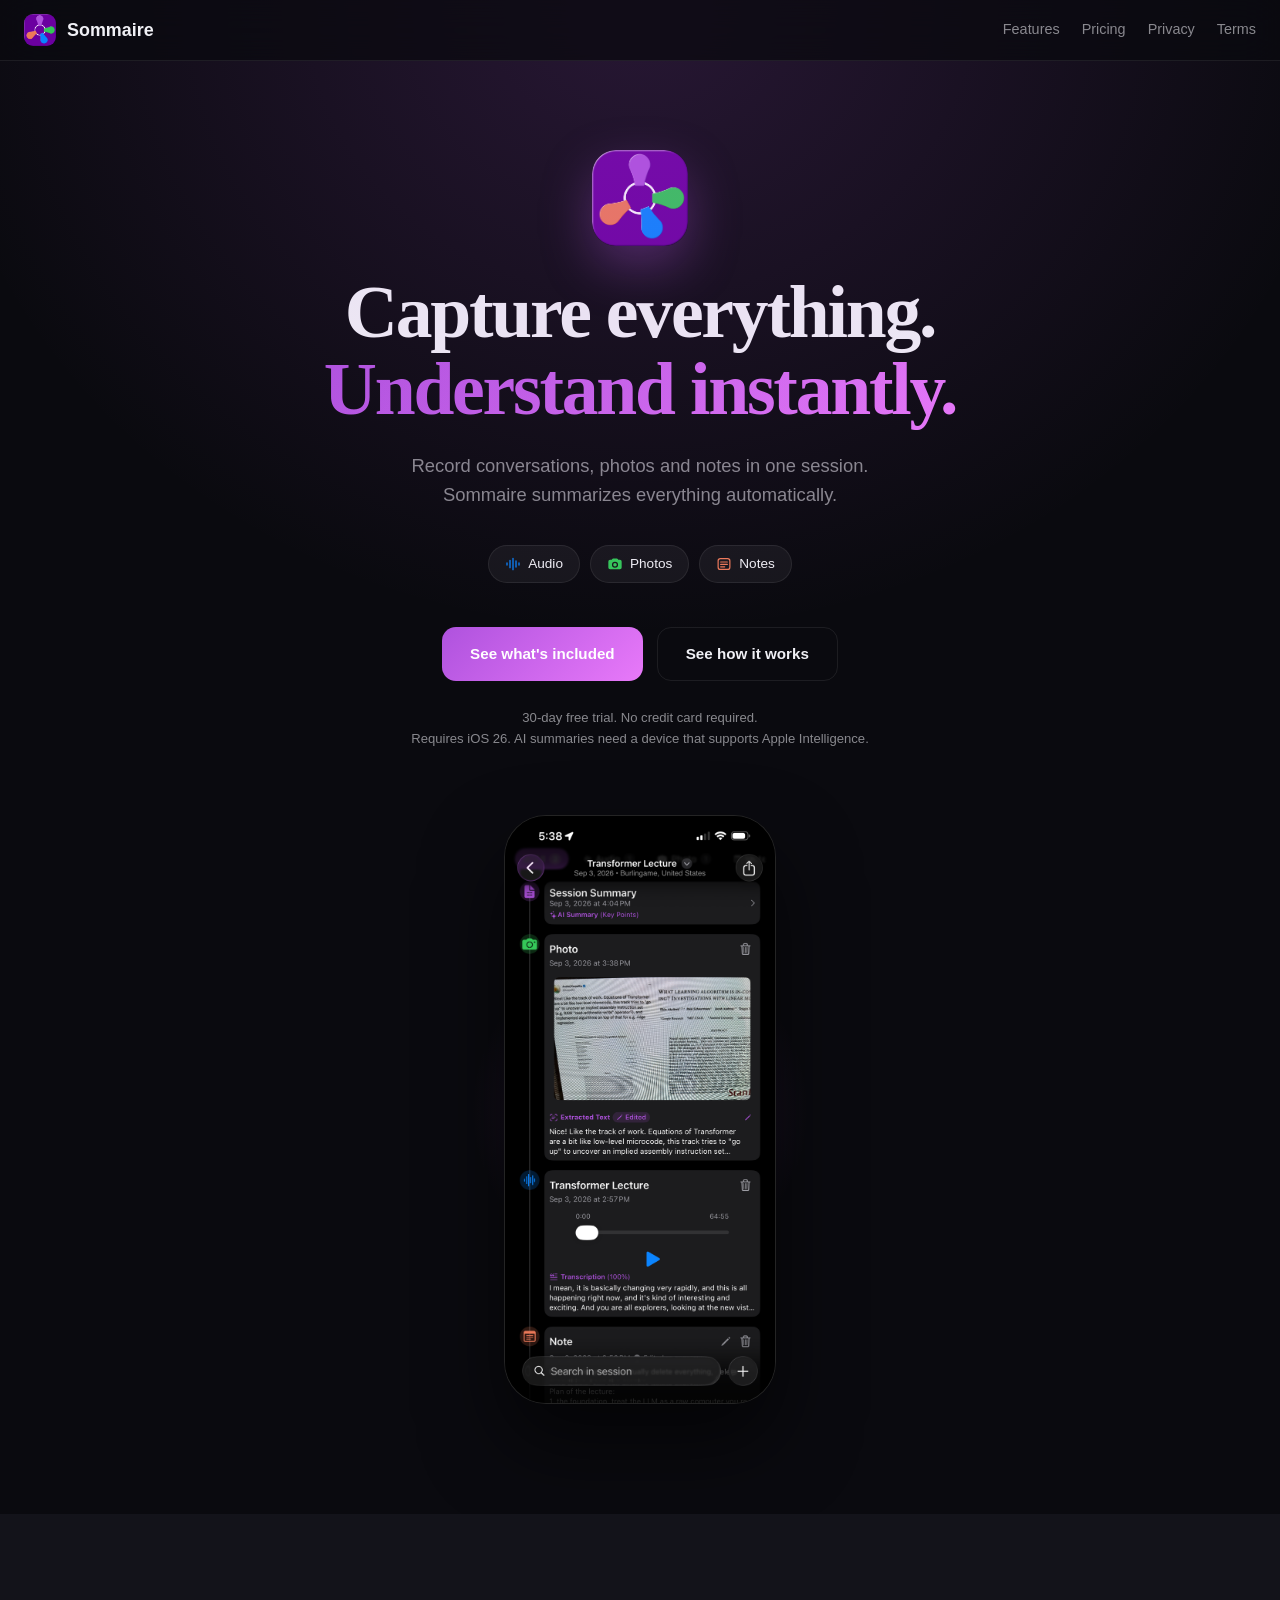
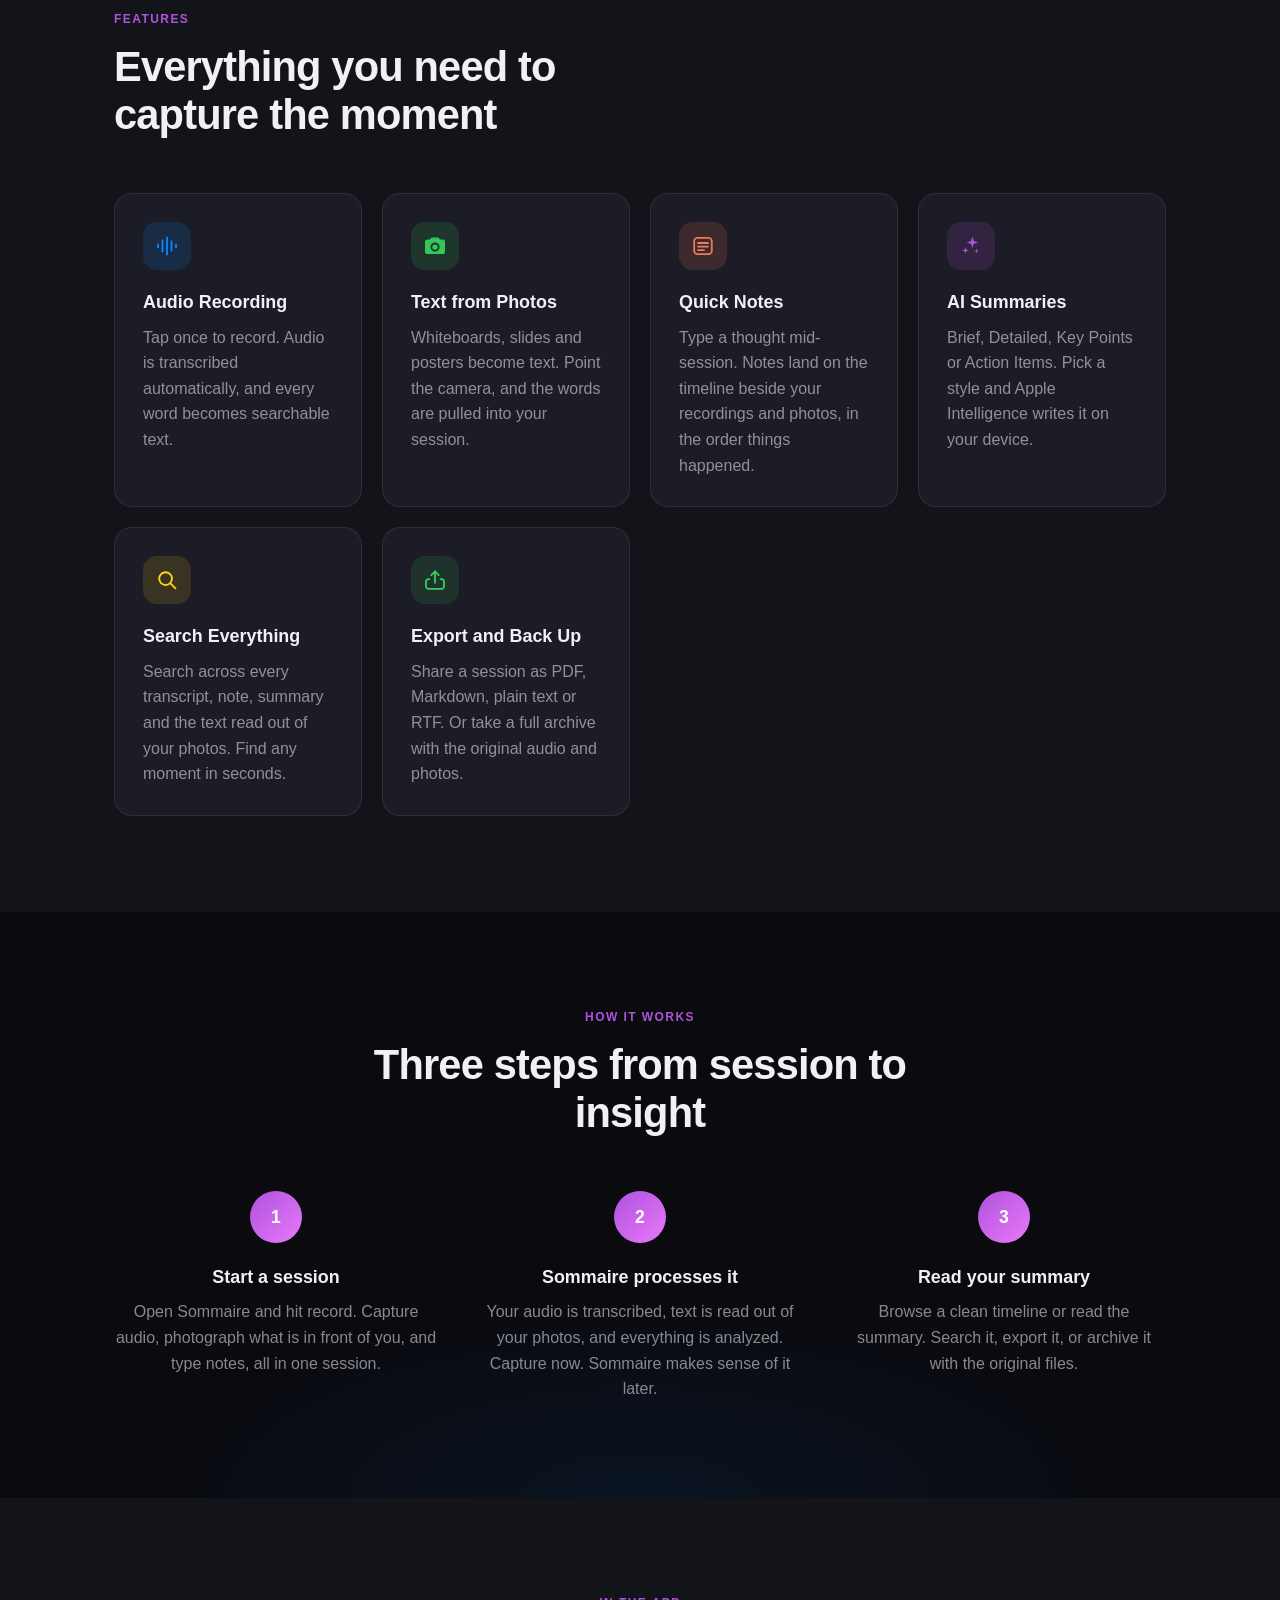
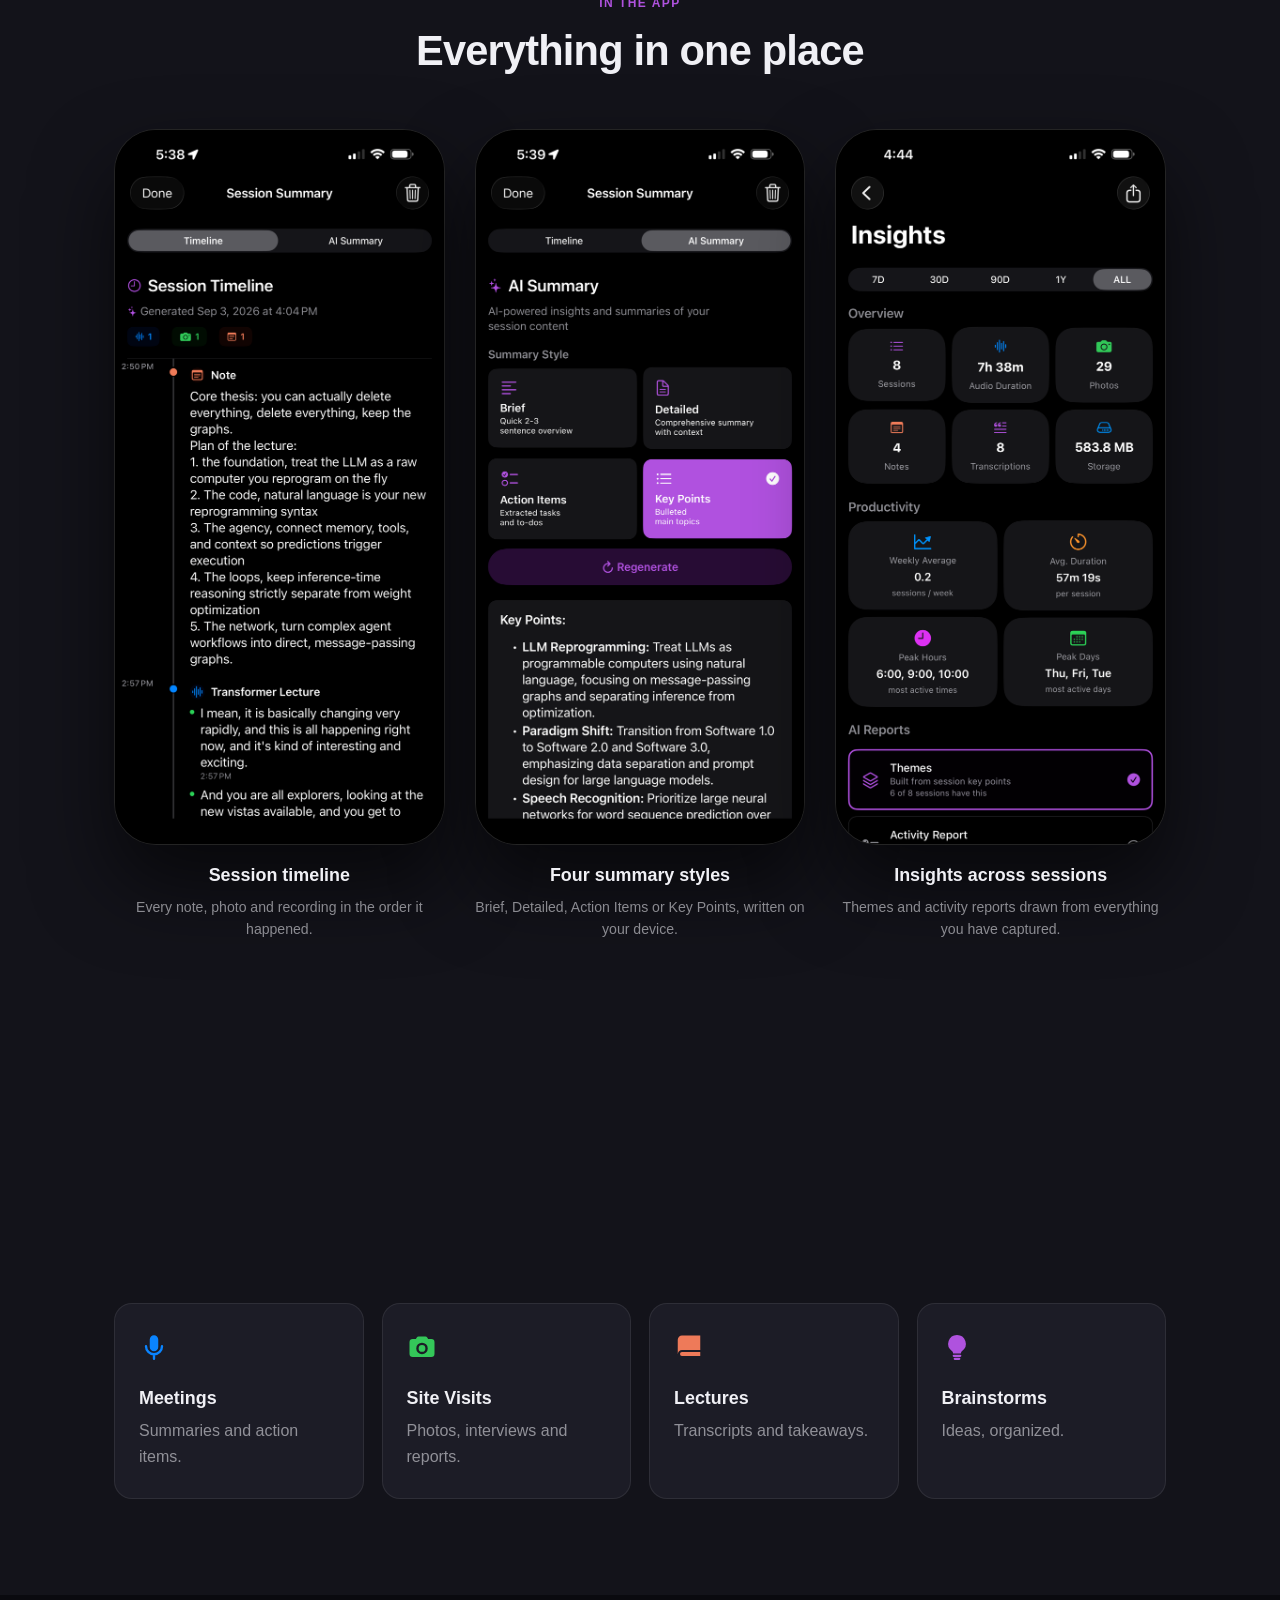
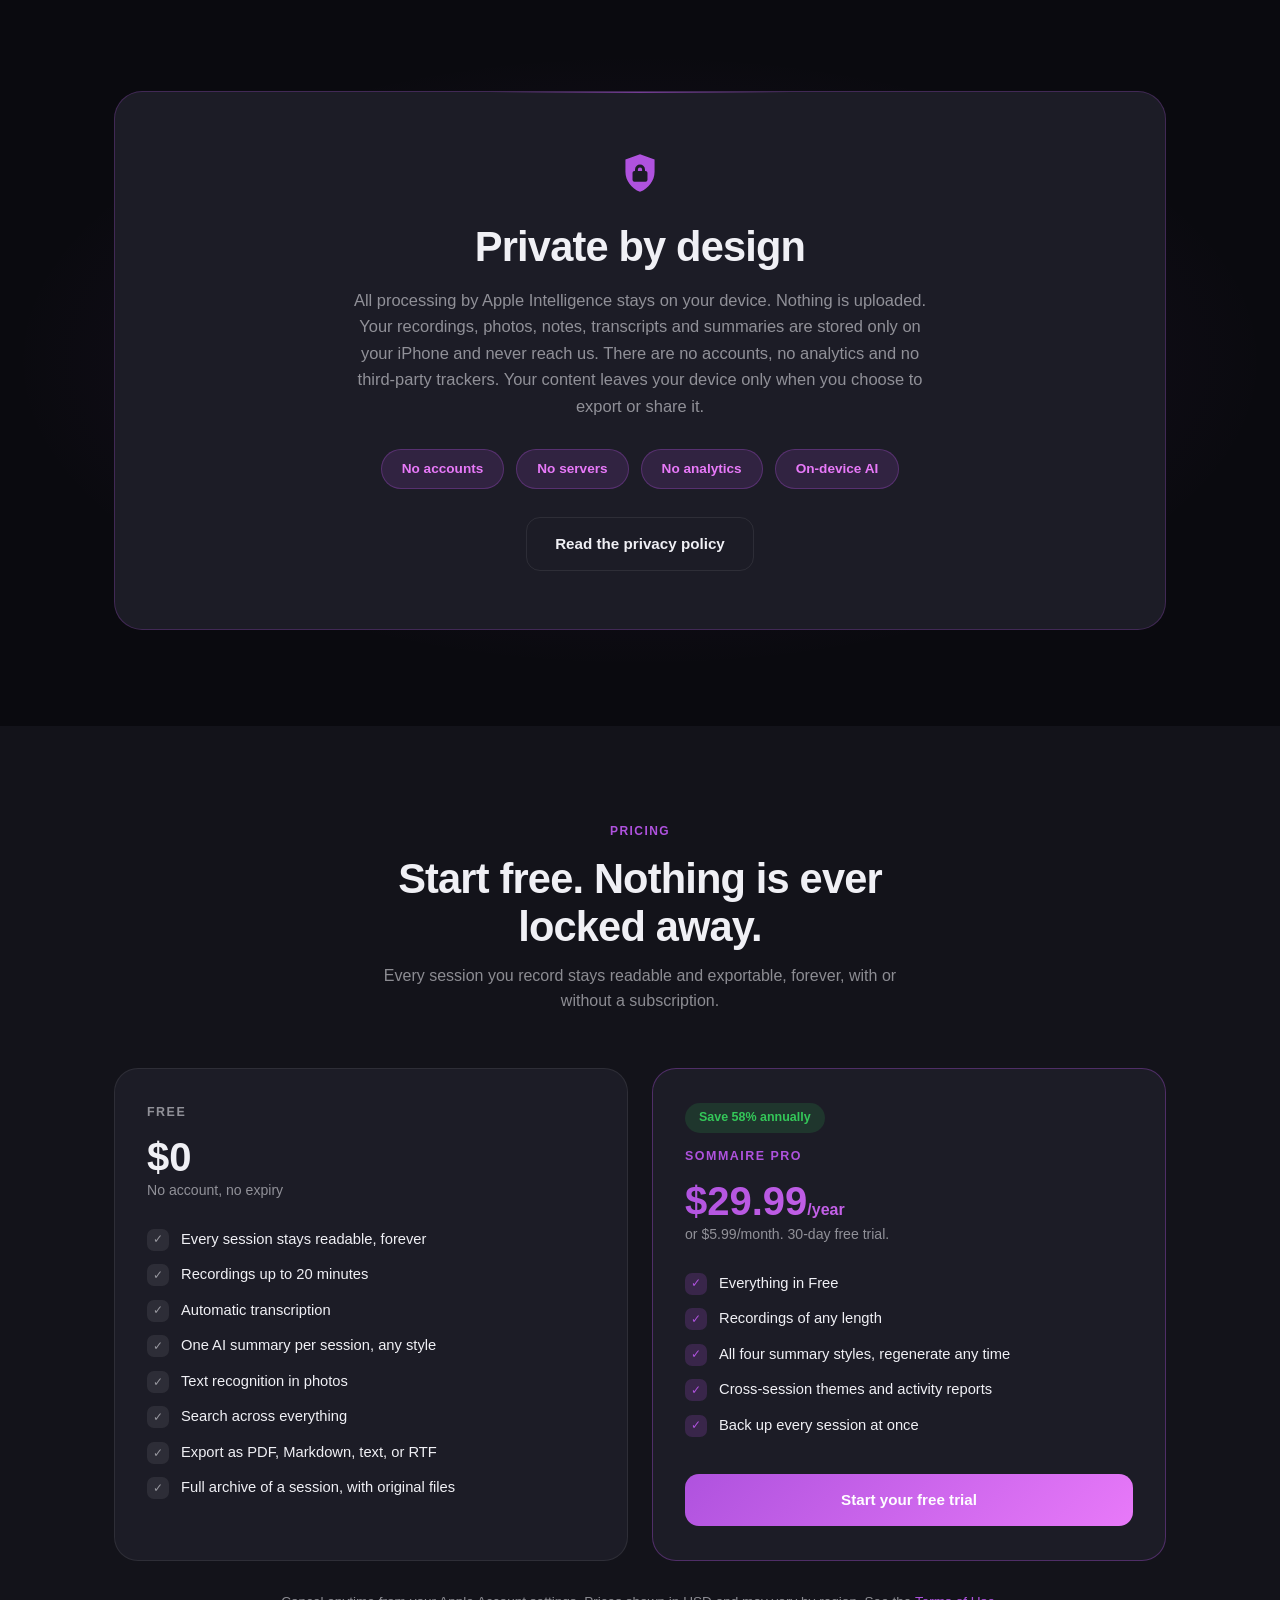
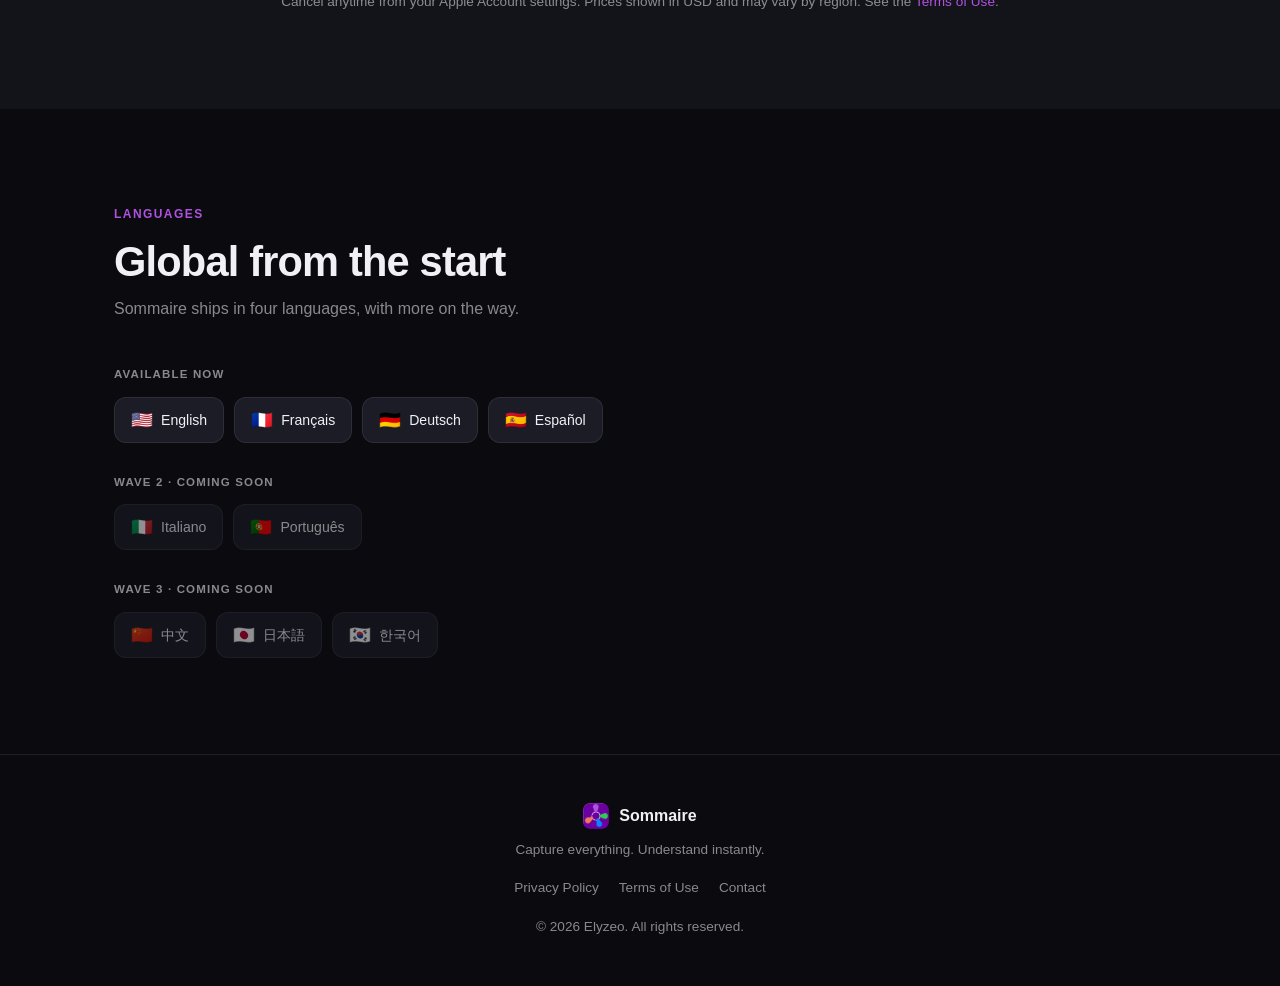
==== index.html @ 9f19254a "Initial commit Add index.html Add assets (Icons, screenshots (Ai Summary, Insights, session timelin" ====
<!DOCTYPE html>
<html lang="en">
<head>
  <meta charset="UTF-8" />
  <meta name="viewport" content="width=device-width, initial-scale=1.0" />
  <title>Sommaire: Capture everything. Understand instantly.</title>
  <meta name="description" content="Record conversations, photos and notes in one session. Sommaire summarizes everything automatically, on your device." />
  <link rel="icon" type="image/png" href="assets/favicon.png" />
  <link rel="apple-touch-icon" href="assets/sommaire-icon-180.png" />
  <link rel="stylesheet" href="styles.css" />
  <script>document.documentElement.classList.add('js');</script>
  <style>
    /* ─── Hero ─────────────────────────────────────────────────── */
    #hero { padding-top: 150px; padding-bottom: 110px; text-align: center; position: relative; overflow: hidden; }
    #hero::before {
      content: ""; position: absolute; inset: 0;
      background: radial-gradient(ellipse 80% 60% at 50% 0%, rgba(175,82,222,0.18) 0%, transparent 70%);
      pointer-events: none;
    }
    .hero-icon { width: 96px; height: 96px; border-radius: 24px; margin: 0 auto 28px;
                 box-shadow: 0 20px 50px rgba(175,82,222,0.35); }
    .hero-eyebrow {
      display: inline-flex; align-items: center; gap: 8px;
      font-size: 0.78rem; font-weight: 600; text-transform: uppercase; letter-spacing: 0.12em;
      color: var(--summary); padding: 6px 16px;
      border: 1px solid rgba(175,82,222,0.35); border-radius: 20px; margin-bottom: 26px;
    }
    .hero-eyebrow span { width: 6px; height: 6px; border-radius: 50%; background: var(--summary); }
    #hero h1 { margin-bottom: 22px; }
    #hero .lede { font-size: 1.15rem; max-width: 540px; margin: 0 auto 36px; }
    .hero-chips { display: flex; gap: 10px; justify-content: center; flex-wrap: wrap; margin-bottom: 44px; }
    .chip {
      display: inline-flex; align-items: center; gap: 7px;
      padding: 7px 16px; border-radius: 20px; font-size: 0.85rem; font-weight: 500;
      background: rgba(255,255,255,0.05); border: 1px solid var(--border);
    }
    .chip svg { width: 16px; height: 16px; }
    .chip-audio svg { color: var(--audio); }
    .chip-photo svg { color: var(--photo); }
    .chip-note  svg { color: var(--note);  }
    .cta-row { display: flex; gap: 14px; justify-content: center; flex-wrap: wrap; }
    .hero-req { margin-top: 26px; font-size: 0.82rem; color: var(--muted); }

    /* ─── Device framing for real screenshots ──────────────────── */
    .device {
      border-radius: 42px; overflow: hidden;
      border: 1.5px solid rgba(255,255,255,0.14);
      background: #000;
      box-shadow: 0 40px 80px rgba(0,0,0,0.6), 0 0 0 1px rgba(255,255,255,0.04) inset;
    }
    .device img { display: block; width: 100%; height: auto; }
    .hero-shot { margin: 66px auto 0; position: relative; width: 272px; }
    .phone-glow {
      position: absolute; top: 50%; left: 50%; transform: translate(-50%, -50%);
      width: 340px; height: 340px; border-radius: 50%;
      background: radial-gradient(circle, rgba(175,82,222,0.22) 0%, transparent 70%);
      z-index: -1; pointer-events: none;
    }

    /* ─── Screenshot gallery ───────────────────────────────────── */
    #screens { background: var(--surface); }
    .gallery {
      display: grid; grid-template-columns: repeat(3, 1fr);
      gap: 30px; margin-top: 54px; align-items: start;
    }
    @media (max-width: 820px) { .gallery { grid-template-columns: 1fr; max-width: 300px; margin-left: auto; margin-right: auto; } }
    .shot { text-align: center; }
    .shot .device { margin-bottom: 16px; }
    .shot h3 { margin-bottom: 6px; }
    .shot p { font-size: 0.88rem; }

    /* ─── Features ─────────────────────────────────────────────── */
    #features { background: var(--surface); }
    .features-grid { display: grid; grid-template-columns: repeat(auto-fit, minmax(240px, 1fr)); gap: 20px; margin-top: 54px; }
    .feature-card {
      background: var(--card); border: 1px solid var(--border);
      border-radius: var(--radius); padding: 28px; transition: transform 0.2s, border-color 0.2s;
    }
    .feature-card:hover { transform: translateY(-4px); border-color: rgba(255,255,255,0.14); }
    .feature-icon {
      width: 48px; height: 48px; border-radius: 14px; margin-bottom: 18px;
      display: flex; align-items: center; justify-content: center;
    }
    .feature-icon svg { width: 24px; height: 24px; }
    .fi-audio  { background: rgba(10,132,255,0.15); color: var(--audio);   }
    .fi-photo  { background: rgba(52,199,89,0.15);  color: var(--photo);   }
    .fi-note   { background: rgba(238,122,89,0.15); color: var(--note);    }
    .fi-ai     { background: rgba(175,82,222,0.15); color: var(--summary); }
    .fi-search { background: rgba(255,214,10,0.12); color: #ffd60a;        }
    .fi-export { background: rgba(48,209,88,0.12);  color: #30d158;        }
    .feature-card h3 { margin-bottom: 8px; }

    /* ─── How it works ─────────────────────────────────────────── */
    #how { position: relative; }
    #how::before {
      content: ""; position: absolute; inset: 0;
      background: radial-gradient(ellipse 60% 50% at 50% 100%, rgba(10,132,255,0.08) 0%, transparent 70%);
      pointer-events: none;
    }
    .steps { display: grid; grid-template-columns: repeat(auto-fit, minmax(220px, 1fr)); gap: 40px; margin-top: 54px; }
    .step { text-align: center; }
    .step-num {
      width: 52px; height: 52px; border-radius: 50%; margin: 0 auto 20px;
      background: linear-gradient(135deg, var(--summary), #e879f9);
      display: flex; align-items: center; justify-content: center;
      font-size: 1.1rem; font-weight: 700; color: #fff;
    }
    .step h3 { margin-bottom: 8px; }

    /* ─── Use cases ────────────────────────────────────────────── */
    #usecases { background: var(--surface); }
    .usecases-grid { display: grid; grid-template-columns: repeat(auto-fit, minmax(200px, 1fr)); gap: 18px; margin-top: 54px; }
    .usecase-card {
      background: var(--card); border: 1px solid var(--border);
      border-radius: var(--radius); padding: 28px 24px; transition: transform 0.2s;
    }
    .usecase-card:hover { transform: translateY(-4px); }
    .usecase-icon { display: block; margin-bottom: 14px; }
    .usecase-icon svg { width: 30px; height: 30px; }
    .uc-audio   svg { color: var(--audio);   }
    .uc-photo   svg { color: var(--photo);   }
    .uc-note    svg { color: var(--note);    }
    .uc-summary svg { color: var(--summary); }
    .usecase-card h3 { margin-bottom: 6px; }

    /* ─── Privacy ──────────────────────────────────────────────── */
    #privacy { position: relative; overflow: hidden; }
    #privacy::before {
      content: ""; position: absolute; inset: 0;
      background: radial-gradient(ellipse 70% 60% at 50% 50%, rgba(175,82,222,0.12) 0%, transparent 70%);
      pointer-events: none;
    }
    .privacy-inner {
      background: var(--card); border: 1px solid rgba(175,82,222,0.25);
      border-radius: 28px; padding: 58px 48px; text-align: center;
      position: relative; overflow: hidden;
    }
    .privacy-inner::before {
      content: ""; position: absolute; top: 0; left: 50%; transform: translateX(-50%);
      width: 300px; height: 1px;
      background: linear-gradient(90deg, transparent, rgba(175,82,222,0.6), transparent);
    }
    .privacy-icon { display: block; margin-bottom: 20px; }
    .privacy-icon svg { width: 46px; height: 46px; margin: 0 auto; color: var(--summary); }
    .privacy-inner h2 { margin-bottom: 16px; }
    .privacy-inner p { max-width: 580px; margin: 0 auto 30px; font-size: 1.03rem; }
    .privacy-pills { display: flex; gap: 12px; justify-content: center; flex-wrap: wrap; margin-bottom: 28px; }
    .privacy-pill {
      padding: 8px 20px; border-radius: 20px; font-size: 0.85rem; font-weight: 600;
      background: rgba(175,82,222,0.15); border: 1px solid rgba(175,82,222,0.3); color: #e879f9;
    }

    /* ─── Pricing ──────────────────────────────────────────────── */
    #pricing { background: var(--surface); position: relative; overflow: hidden; }
    .tiers { display: grid; grid-template-columns: 1fr 1fr; gap: 24px; margin-top: 54px; }
    @media (max-width: 760px) { .tiers { grid-template-columns: 1fr; } }
    .tier {
      background: var(--card); border: 1px solid var(--border);
      border-radius: 24px; padding: 34px 32px; display: flex; flex-direction: column;
    }
    .tier.pro { border-color: rgba(175,82,222,0.35); }
    .tier-name { font-size: 0.78rem; font-weight: 700; text-transform: uppercase; letter-spacing: 0.12em; margin-bottom: 12px; }
    .tier.free .tier-name { color: var(--muted); }
    .tier.pro  .tier-name { color: var(--summary); }
    .tier-price { font-size: 2.5rem; font-weight: 800; line-height: 1.1; }
    .tier.pro .tier-price {
      background: linear-gradient(135deg, var(--summary), #e879f9);
      -webkit-background-clip: text; -webkit-text-fill-color: transparent; background-clip: text;
    }
    .tier-price-sub { color: var(--muted); font-size: 0.88rem; margin-bottom: 26px; }
    .tier ul { list-style: none; display: flex; flex-direction: column; gap: 12px; flex: 1; margin-bottom: 26px; }
    .tier li { display: flex; align-items: flex-start; gap: 12px; font-size: 0.92rem; color: var(--text); }
    .tier-check {
      width: 22px; height: 22px; border-radius: 7px; flex-shrink: 0; margin-top: 1px;
      display: flex; align-items: center; justify-content: center; font-size: 0.72rem;
    }
    .tier.free .tier-check { background: rgba(255,255,255,0.08); color: var(--muted); }
    .tier.pro  .tier-check { background: rgba(175,82,222,0.2);   color: var(--summary); }
    .tier-badge {
      display: inline-block; padding: 5px 14px; border-radius: 20px; align-self: flex-start;
      background: rgba(52,199,89,0.15); color: #34c759;
      font-size: 0.78rem; font-weight: 700; margin-bottom: 14px;
    }
    .pricing-note { text-align: center; margin-top: 30px; font-size: 0.85rem; }

    /* ─── Languages ────────────────────────────────────────────── */
    .waves { margin-top: 44px; display: flex; flex-direction: column; gap: 30px; }
    .wave-label {
      font-size: 0.72rem; font-weight: 700; text-transform: uppercase;
      letter-spacing: 0.1em; color: var(--muted); margin-bottom: 13px;
    }
    .lang-row { display: flex; flex-wrap: wrap; gap: 10px; }
    .lang-pill.soon { opacity: 0.55; }
    .lang-pill {
      display: flex; align-items: center; gap: 8px; padding: 8px 16px; border-radius: 12px;
      background: var(--card); border: 1px solid var(--border);
      font-size: 0.88rem; font-weight: 500; transition: border-color 0.2s;
    }
    .lang-pill:hover { border-color: rgba(175,82,222,0.4); }
    .lang-flag { font-size: 1.1rem; }
  </style>
</head>
<body>

<!-- Icon sprite. Drawn to match the SF Symbols the app uses (waveform, camera.fill,
     note.text, sparkles, magnifyingglass, square.and.arrow.up, mic.fill, book.fill,
     lightbulb.fill, lock.shield.fill). Redrawn rather than exported: Apple's SF Symbols
     licence covers use inside apps on Apple platforms, not web pages. -->
<svg width="0" height="0" style="position:absolute" aria-hidden="true" focusable="false">
  <defs>
    <symbol id="i-waveform" viewBox="0 0 24 24">
      <g fill="none" stroke="currentColor" stroke-width="1.9" stroke-linecap="round">
        <path d="M3 10.5v3M7.5 6.5v11M12 3.5v17M16.5 7.5v9M21 10.5v3"/>
      </g>
    </symbol>
    <symbol id="i-camera" viewBox="0 0 24 24">
      <path fill="currentColor" d="M9.2 3.6a1.6 1.6 0 0 0-1.36.75L7.1 5.6H4.6A2.6 2.6 0 0 0 2 8.2v9.2a2.6 2.6 0 0 0 2.6 2.6h14.8a2.6 2.6 0 0 0 2.6-2.6V8.2a2.6 2.6 0 0 0-2.6-2.6h-2.5l-.74-1.25a1.6 1.6 0 0 0-1.36-.75Zm2.8 4.9a4.6 4.6 0 1 1 0 9.2 4.6 4.6 0 0 1 0-9.2Zm0 1.9a2.7 2.7 0 1 0 0 5.4 2.7 2.7 0 0 0 0-5.4Z"/>
    </symbol>
    <symbol id="i-note" viewBox="0 0 24 24">
      <g fill="none" stroke="currentColor" stroke-width="1.8" stroke-linecap="round" stroke-linejoin="round">
        <rect x="3.2" y="3.8" width="17.6" height="16.4" rx="3.4"/>
        <path d="M7 9h10M7 12.6h10M7 16.2h6"/>
      </g>
    </symbol>
    <symbol id="i-sparkles" viewBox="0 0 24 24">
      <g fill="currentColor">
        <path d="M13.4 2.6 14.8 7 19.2 8.4 14.8 9.8 13.4 14.2 12 9.8 7.6 8.4 12 7Z"/>
        <path d="M6.4 13.2 7.2 15.6 9.6 16.4 7.2 17.2 6.4 19.6 5.6 17.2 3.2 16.4 5.6 15.6Z"/>
        <path d="M17.6 14.6 18.2 16.4 20 17 18.2 17.6 17.6 19.4 17 17.6 15.2 17 17 16.4Z"/>
      </g>
    </symbol>
    <symbol id="i-search" viewBox="0 0 24 24">
      <g fill="none" stroke="currentColor" stroke-width="1.9" stroke-linecap="round">
        <circle cx="10.6" cy="10.6" r="6.4"/>
        <path d="M15.4 15.4 20.4 20.4"/>
      </g>
    </symbol>
    <symbol id="i-export" viewBox="0 0 24 24">
      <g fill="none" stroke="currentColor" stroke-width="1.8" stroke-linecap="round" stroke-linejoin="round">
        <path d="M12 3.4v11.4"/>
        <path d="M8.3 7.1 12 3.4l3.7 3.7"/>
        <path d="M6.4 11.2H5.6A2.6 2.6 0 0 0 3 13.8v4.4a2.6 2.6 0 0 0 2.6 2.6h12.8a2.6 2.6 0 0 0 2.6-2.6v-4.4a2.6 2.6 0 0 0-2.6-2.6h-.8"/>
      </g>
    </symbol>
    <symbol id="i-mic" viewBox="0 0 24 24">
      <path fill="currentColor" d="M12 2.6a3.4 3.4 0 0 0-3.4 3.4v6a3.4 3.4 0 0 0 6.8 0V6A3.4 3.4 0 0 0 12 2.6Z"/>
      <g fill="none" stroke="currentColor" stroke-width="1.9" stroke-linecap="round">
        <path d="M5.6 11.4a6.4 6.4 0 0 0 12.8 0M12 17.8v3.6"/>
      </g>
    </symbol>
    <symbol id="i-book" viewBox="0 0 24 24">
      <path fill="currentColor" d="M6.4 2.8A3.4 3.4 0 0 0 3 6.2v11.6a3.4 3.4 0 0 1 3.4-3.4H21V2.8Zm0 13.2A1.6 1.6 0 0 0 4.8 17.6 1.6 1.6 0 0 0 6.4 19.2H21v-3.2Z"/>
    </symbol>
    <symbol id="i-idea" viewBox="0 0 24 24">
      <path fill="currentColor" d="M12 2.4a7 7 0 0 0-4.1 12.7c.5.4.8.9.9 1.5l.1.6h6.2l.1-.6c.1-.6.4-1.1.9-1.5A7 7 0 0 0 12 2.4Z"/>
      <g fill="none" stroke="currentColor" stroke-width="1.8" stroke-linecap="round">
        <path d="M9.4 19h5.2M10.2 21.4h3.6"/>
      </g>
    </symbol>
    <symbol id="i-shield" viewBox="0 0 24 24">
      <path fill="currentColor" d="M12 2.2 4.4 5v6.3c0 4.6 3.1 8.7 7.6 10.5 4.5-1.8 7.6-5.9 7.6-10.5V5Zm0 5.4a2.6 2.6 0 0 1 2.6 2.6v.7h.3a1 1 0 0 1 1 1v3.6a1 1 0 0 1-1 1H9.1a1 1 0 0 1-1-1v-3.6a1 1 0 0 1 1-1h.3v-.7A2.6 2.6 0 0 1 12 7.6Zm0 1.5a1.1 1.1 0 0 0-1.1 1.1v.7h2.2v-.7A1.1 1.1 0 0 0 12 9.1Z"/>
    </symbol>
  </defs>
</svg>

<!-- ─── Nav ──────────────────────────────────────────────────── -->
<nav class="site-nav">
  <a class="nav-logo" href="index.html">
    <img src="assets/sommaire-icon.png" alt="" />
    Sommaire
  </a>
  <div class="nav-links">
    <a href="#features" class="hide-sm">Features</a>
    <a href="#pricing" class="hide-sm">Pricing</a>
    <a href="privacy.html">Privacy</a>
    <a href="terms.html">Terms</a>
  </div>
</nav>

<!-- ─── Hero ─────────────────────────────────────────────────── -->
<section id="hero">
  <div class="container">
    <img class="hero-icon" src="assets/sommaire-icon.png" alt="Sommaire app icon" width="96" height="96" />
    <h1 class="serif">Capture everything.<br><span class="grad">Understand instantly.</span></h1>
    <p class="lede">Record conversations, photos and notes in one session. Sommaire summarizes everything automatically.</p>

    <div class="hero-chips">
      <div class="chip chip-audio"><svg aria-hidden="true"><use href="#i-waveform"/></svg> Audio</div>
      <div class="chip chip-photo"><svg aria-hidden="true"><use href="#i-camera"/></svg> Photos</div>
      <div class="chip chip-note"><svg aria-hidden="true"><use href="#i-note"/></svg> Notes</div>
    </div>

    <div class="cta-row">
      <!-- TODO: replace with the App Store URL once the app is live -->
      <a class="btn btn-primary" href="#pricing">See what's included</a>
      <a class="btn btn-secondary" href="#how">See how it works</a>
    </div>

    <p class="hero-req">30-day free trial. No credit card required.<br />Requires iOS 26. AI summaries need a device that supports Apple Intelligence.</p>

    <div class="hero-shot fade-up">
      <div class="phone-glow"></div>
      <div class="device">
        <img src="assets/shot-timeline.png" width="700" height="1521"
             alt="A Sommaire session showing a summary, a photo with extracted text, an audio recording with its transcription, and a note" />
      </div>
    </div>
  </div>
</section>

<!-- ─── Features ─────────────────────────────────────────────── -->
<section id="features">
  <div class="container">
    <div class="section-intro fade-up">
      <div class="section-label">Features</div>
      <h2>Everything you need to capture the moment</h2>
    </div>

    <div class="features-grid">
      <div class="feature-card fade-up">
        <div class="feature-icon fi-audio"><svg aria-hidden="true"><use href="#i-waveform"/></svg></div>
        <h3>Audio Recording</h3>
        <p>Tap once to record. Audio is transcribed automatically, and every word becomes searchable text.</p>
      </div>
      <div class="feature-card fade-up">
        <div class="feature-icon fi-photo"><svg aria-hidden="true"><use href="#i-camera"/></svg></div>
        <h3>Text from Photos</h3>
        <p>Whiteboards, slides and posters become text. Point the camera, and the words are pulled into your session.</p>
      </div>
      <div class="feature-card fade-up">
        <div class="feature-icon fi-note"><svg aria-hidden="true"><use href="#i-note"/></svg></div>
        <h3>Quick Notes</h3>
        <p>Type a thought mid-session. Notes land on the timeline beside your recordings and photos, in the order things happened.</p>
      </div>
      <div class="feature-card fade-up">
        <div class="feature-icon fi-ai"><svg aria-hidden="true"><use href="#i-sparkles"/></svg></div>
        <h3>AI Summaries</h3>
        <p>Brief, Detailed, Key Points or Action Items. Pick a style and Apple Intelligence writes it on your device.</p>
      </div>
      <div class="feature-card fade-up">
        <div class="feature-icon fi-search"><svg aria-hidden="true"><use href="#i-search"/></svg></div>
        <h3>Search Everything</h3>
        <p>Search across every transcript, note, summary and the text read out of your photos. Find any moment in seconds.</p>
      </div>
      <div class="feature-card fade-up">
        <div class="feature-icon fi-export"><svg aria-hidden="true"><use href="#i-export"/></svg></div>
        <h3>Export and Back Up</h3>
        <p>Share a session as PDF, Markdown, plain text or RTF. Or take a full archive with the original audio and photos.</p>
      </div>
    </div>
  </div>
</section>

<!-- ─── How it works ─────────────────────────────────────────── -->
<section id="how">
  <div class="container">
    <div class="section-intro fade-up" style="text-align:center; margin:0 auto;">
      <div class="section-label" style="text-align:center;">How it works</div>
      <h2>Three steps from session to insight</h2>
    </div>
    <div class="steps">
      <div class="step fade-up">
        <div class="step-num">1</div>
        <h3>Start a session</h3>
        <p>Open Sommaire and hit record. Capture audio, photograph what is in front of you, and type notes, all in one session.</p>
      </div>
      <div class="step fade-up">
        <div class="step-num">2</div>
        <h3>Sommaire processes it</h3>
        <p>Your audio is transcribed, text is read out of your photos, and everything is analyzed. Capture now. Sommaire makes sense of it later.</p>
      </div>
      <div class="step fade-up">
        <div class="step-num">3</div>
        <h3>Read your summary</h3>
        <p>Browse a clean timeline or read the summary. Search it, export it, or archive it with the original files.</p>
      </div>
    </div>
  </div>
</section>

<!-- ─── Screens ──────────────────────────────────────────────── -->
<section id="screens">
  <div class="container">
    <div class="section-intro fade-up" style="text-align:center; margin:0 auto;">
      <div class="section-label" style="text-align:center;">In the app</div>
      <h2>Everything in one place</h2>
    </div>
    <div class="gallery">
      <div class="shot fade-up">
        <div class="device">
          <img src="assets/shot-session-timeline.png" width="700" height="1521" loading="lazy"
               alt="A session timeline listing a note and a transcribed recording against their timestamps" />
        </div>
        <h3>Session timeline</h3>
        <p>Every note, photo and recording in the order it happened.</p>
      </div>
      <div class="shot fade-up">
        <div class="device">
          <img src="assets/shot-ai-summary.png" width="700" height="1521" loading="lazy"
               alt="The AI Summary tab with four summary styles and generated key points" />
        </div>
        <h3>Four summary styles</h3>
        <p>Brief, Detailed, Action Items or Key Points, written on your device.</p>
      </div>
      <div class="shot fade-up">
        <div class="device">
          <img src="assets/shot-insights.png" width="700" height="1521" loading="lazy"
               alt="The Insights screen showing session statistics and cross-session AI reports" />
        </div>
        <h3>Insights across sessions</h3>
        <p>Themes and activity reports drawn from everything you have captured.</p>
      </div>
    </div>
  </div>
</section>

<!-- ─── Use cases ────────────────────────────────────────────── -->
<section id="usecases">
  <div class="container">
    <div class="section-intro fade-up">
      <div class="section-label">Use cases</div>
      <h2>One app for every session</h2>
      <p style="margin-top:10px;">Built for how you work.</p>
    </div>
    <div class="usecases-grid">
      <div class="usecase-card fade-up">
        <span class="usecase-icon uc-audio"><svg aria-hidden="true"><use href="#i-mic"/></svg></span>
        <h3>Meetings</h3>
        <p>Summaries and action items.</p>
      </div>
      <div class="usecase-card fade-up">
        <span class="usecase-icon uc-photo"><svg aria-hidden="true"><use href="#i-camera"/></svg></span>
        <h3>Site Visits</h3>
        <p>Photos, interviews and reports.</p>
      </div>
      <div class="usecase-card fade-up">
        <span class="usecase-icon uc-note"><svg aria-hidden="true"><use href="#i-book"/></svg></span>
        <h3>Lectures</h3>
        <p>Transcripts and takeaways.</p>
      </div>
      <div class="usecase-card fade-up">
        <span class="usecase-icon uc-summary"><svg aria-hidden="true"><use href="#i-idea"/></svg></span>
        <h3>Brainstorms</h3>
        <p>Ideas, organized.</p>
      </div>
    </div>
  </div>
</section>

<!-- ─── Privacy ──────────────────────────────────────────────── -->
<section id="privacy">
  <div class="container">
    <div class="privacy-inner fade-up">
      <span class="privacy-icon"><svg aria-hidden="true"><use href="#i-shield"/></svg></span>
      <h2>Private by design</h2>
      <p>All processing by Apple Intelligence stays on your device. Nothing is uploaded. Your recordings, photos, notes, transcripts and summaries are stored only on your iPhone and never reach us. There are no accounts, no analytics and no third-party trackers. Your content leaves your device only when you choose to export or share it.</p>
      <div class="privacy-pills">
        <span class="privacy-pill">No accounts</span>
        <span class="privacy-pill">No servers</span>
        <span class="privacy-pill">No analytics</span>
        <span class="privacy-pill">On-device AI</span>
      </div>
      <a class="btn btn-secondary" href="privacy.html">Read the privacy policy</a>
    </div>
  </div>
</section>

<!-- ─── Pricing ──────────────────────────────────────────────── -->
<section id="pricing">
  <div class="container">
    <div class="section-intro fade-up" style="text-align:center; margin:0 auto;">
      <div class="section-label" style="text-align:center;">Pricing</div>
      <h2>Start free. Nothing is ever locked away.</h2>
      <p style="margin-top:12px;">Every session you record stays readable and exportable, forever, with or without a subscription.</p>
    </div>

    <div class="tiers fade-up">
      <div class="tier free">
        <div class="tier-name">Free</div>
        <div class="tier-price">$0</div>
        <div class="tier-price-sub">No account, no expiry</div>
        <ul>
          <li><span class="tier-check">✓</span> Every session stays readable, forever</li>
          <li><span class="tier-check">✓</span> Recordings up to 20 minutes</li>
          <li><span class="tier-check">✓</span> Automatic transcription</li>
          <li><span class="tier-check">✓</span> One AI summary per session, any style</li>
          <li><span class="tier-check">✓</span> Text recognition in photos</li>
          <li><span class="tier-check">✓</span> Search across everything</li>
          <li><span class="tier-check">✓</span> Export as PDF, Markdown, text, or RTF</li>
          <li><span class="tier-check">✓</span> Full archive of a session, with original files</li>
        </ul>
      </div>

      <div class="tier pro">
        <span class="tier-badge">Save 58% annually</span>
        <div class="tier-name">Sommaire Pro</div>
        <div class="tier-price">$29.99<span style="font-size:1rem; font-weight:600;">/year</span></div>
        <div class="tier-price-sub">or $5.99/month. 30-day free trial.</div>
        <ul>
          <li><span class="tier-check">✓</span> Everything in Free</li>
          <li><span class="tier-check">✓</span> Recordings of any length</li>
          <li><span class="tier-check">✓</span> All four summary styles, regenerate any time</li>
          <li><span class="tier-check">✓</span> Cross-session themes and activity reports</li>
          <li><span class="tier-check">✓</span> Back up every session at once</li>
        </ul>
        <!-- TODO: replace with the App Store URL once the app is live -->
        <a class="btn btn-primary" href="#" style="width:100%; justify-content:center;">Start your free trial</a>
      </div>
    </div>

    <p class="pricing-note">Cancel anytime from your Apple Account settings. Prices shown in USD and may vary by region. See the <a href="terms.html">Terms of Use</a>.</p>
  </div>
</section>

<!-- ─── Languages ────────────────────────────────────────────── -->
<section id="languages">
  <div class="container">
    <div class="section-intro fade-up">
      <div class="section-label">Languages</div>
      <h2>Global from the start</h2>
      <p style="margin-top:10px;">Sommaire ships in four languages, with more on the way.</p>
    </div>

    <div class="waves fade-up">
      <div>
        <div class="wave-label">Available now</div>
        <div class="lang-row">
          <div class="lang-pill"><span class="lang-flag">🇺🇸</span> English</div>
          <div class="lang-pill"><span class="lang-flag">🇫🇷</span> Français</div>
          <div class="lang-pill"><span class="lang-flag">🇩🇪</span> Deutsch</div>
          <div class="lang-pill"><span class="lang-flag">🇪🇸</span> Español</div>
        </div>
      </div>
      <div>
        <div class="wave-label">Wave 2 · coming soon</div>
        <div class="lang-row">
          <div class="lang-pill soon"><span class="lang-flag">🇮🇹</span> Italiano</div>
          <div class="lang-pill soon"><span class="lang-flag">🇵🇹</span> Português</div>
        </div>
      </div>
      <div>
        <div class="wave-label">Wave 3 · coming soon</div>
        <div class="lang-row">
          <div class="lang-pill soon"><span class="lang-flag">🇨🇳</span> 中文</div>
          <div class="lang-pill soon"><span class="lang-flag">🇯🇵</span> 日本語</div>
          <div class="lang-pill soon"><span class="lang-flag">🇰🇷</span> 한국어</div>
        </div>
      </div>
    </div>
  </div>
</section>

<!-- ─── Footer ───────────────────────────────────────────────── -->
<footer>
  <a class="footer-logo" href="index.html">
    <img src="assets/sommaire-icon.png" alt="" />
    Sommaire
  </a>
  <p>Capture everything. Understand instantly.</p>
  <div class="footer-links">
    <a href="privacy.html">Privacy Policy</a>
    <a href="terms.html">Terms of Use</a>
    <a href="mailto:support@sommaire.com">Contact</a>
  </div>
  <p style="margin-top:18px;">© 2026 Elyzeo. All rights reserved.</p>
</footer>

<script>
  const observer = new IntersectionObserver((entries) => {
    entries.forEach((e, i) => {
      if (e.isIntersecting) {
        e.target.style.transitionDelay = (i * 0.07) + 's';
        e.target.classList.add('visible');
        observer.unobserve(e.target);
      }
    });
  }, { threshold: 0.12 });

  document.querySelectorAll('.fade-up').forEach(el => observer.observe(el));
</script>
</body>
</html>
---- styles.css ----
/* ─── Sommaire shared styles ─────────────────────────────────
   Palette matches the app's artifact colours, which are also the
   four petals in the app icon.
   ───────────────────────────────────────────────────────────── */
*, *::before, *::after { box-sizing: border-box; margin: 0; padding: 0; }

:root {
  --summary:  #AF52DE;
  --audio:    #0A84FF;
  --photo:    #34C759;
  --note:     #EE7A59;
  --bg:       #0a0a0f;
  --surface:  #13131a;
  --card:     #1c1c26;
  --border:   rgba(255,255,255,0.08);
  --text:     #f0f0f5;
  --muted:    rgba(240,240,245,0.55);
  --radius:   18px;
  --font:     -apple-system, BlinkMacSystemFont, "SF Pro Display", "Segoe UI", Roboto, sans-serif;
}

html { scroll-behavior: smooth; }
body {
  font-family: var(--font);
  background: var(--bg);
  color: var(--text);
  line-height: 1.6;
  overflow-x: hidden;
  -webkit-font-smoothing: antialiased;
}
a { color: var(--summary); text-decoration: none; }
a:hover { text-decoration: underline; }
img { max-width: 100%; display: block; }

.serif { font-family: Georgia, "Times New Roman", serif; }
h1 { font-size: clamp(2.6rem, 6vw, 4.6rem); font-weight: 700; letter-spacing: -0.03em; line-height: 1.05; }
h2 { font-size: clamp(1.8rem, 3.5vw, 2.6rem); font-weight: 700; letter-spacing: -0.02em; line-height: 1.15; }
h3 { font-size: 1.12rem; font-weight: 600; }
p  { color: var(--muted); }

.container { max-width: 1100px; margin: 0 auto; padding: 0 24px; }
.container-narrow { max-width: 760px; margin: 0 auto; padding: 0 24px; }
section { padding: 96px 0; }

.grad {
  background: linear-gradient(135deg, var(--summary), #e879f9);
  -webkit-background-clip: text;
  -webkit-text-fill-color: transparent;
  background-clip: text;
}

/* ─── Nav ──────────────────────────────────────────────────── */
/* Class-scoped, not a bare `nav` selector: the legal pages' table of
   contents is also a <nav>, and a bare selector pinned it over the header. */
.site-nav {
  position: fixed; top: 0; left: 0; right: 0; z-index: 100;
  padding: 14px 24px;
  display: flex; align-items: center; justify-content: space-between;
  background: rgba(10,10,15,0.75);
  backdrop-filter: blur(20px);
  -webkit-backdrop-filter: blur(20px);
  border-bottom: 1px solid var(--border);
}
.nav-logo {
  display: flex; align-items: center; gap: 11px;
  font-size: 1.12rem; font-weight: 700; color: var(--text);
}
.nav-logo:hover { text-decoration: none; }
.nav-logo img { width: 32px; height: 32px; border-radius: 9px; }
.nav-links { display: flex; align-items: center; gap: 22px; font-size: 0.9rem; }
.nav-links a { color: var(--muted); }
.nav-links a:hover { color: var(--text); text-decoration: none; }
@media (max-width: 560px) { .nav-links a.hide-sm { display: none; } }

/* ─── Buttons ──────────────────────────────────────────────── */
.btn {
  display: inline-flex; align-items: center; gap: 8px;
  padding: 14px 28px; border-radius: 14px;
  font-size: 0.95rem; font-weight: 600; cursor: pointer;
  border: none; transition: transform 0.15s, opacity 0.15s;
}
.btn:hover { transform: translateY(-2px); opacity: 0.92; text-decoration: none; }
.btn-primary { background: linear-gradient(135deg, var(--summary), #e879f9); color: #fff; }
.btn-secondary { background: transparent; color: var(--text); border: 1px solid var(--border); }

.section-label {
  font-size: 0.75rem; font-weight: 700; text-transform: uppercase;
  letter-spacing: 0.12em; color: var(--summary); margin-bottom: 14px;
}
.section-intro { max-width: 560px; }

/* ─── Footer ───────────────────────────────────────────────── */
footer {
  border-top: 1px solid var(--border);
  padding: 48px 24px; text-align: center;
  color: var(--muted); font-size: 0.85rem;
}
footer .footer-logo {
  display: inline-flex; align-items: center; gap: 10px;
  font-size: 1rem; font-weight: 700; color: var(--text); margin-bottom: 10px;
}
footer .footer-logo img { width: 26px; height: 26px; border-radius: 7px; }
.footer-links { display: flex; gap: 20px; justify-content: center; flex-wrap: wrap; margin-top: 16px; }
.footer-links a { color: var(--muted); }
.footer-links a:hover { color: var(--text); }

/* ─── Scroll fade-in ───────────────────────────────────────── */
/* Scoped to .js so that without JavaScript every section is simply visible,
   rather than a page of invisible content. */
.js .fade-up { opacity: 0; transform: translateY(26px); transition: opacity 0.6s ease, transform 0.6s ease; }
.js .fade-up.visible { opacity: 1; transform: translateY(0); }
@media (prefers-reduced-motion: reduce) {
  .js .fade-up { opacity: 1; transform: none; transition: none; }
  html { scroll-behavior: auto; }
}

/* ─── Legal pages ──────────────────────────────────────────── */
.legal { padding: 140px 0 90px; }
.legal h1 { font-size: clamp(2rem, 4vw, 2.9rem); margin-bottom: 8px; }
.legal .updated {
  display: inline-block; font-size: 0.82rem; color: var(--muted);
  border: 1px solid var(--border); border-radius: 20px;
  padding: 5px 14px; margin-bottom: 40px;
}
.legal h2 {
  font-size: 1.35rem; margin: 48px 0 14px;
  padding-top: 22px; border-top: 1px solid var(--border);
}
.legal h2:first-of-type { border-top: none; padding-top: 0; }
.legal h3 { font-size: 1.02rem; margin: 26px 0 8px; color: var(--text); }
.legal p { margin-bottom: 14px; }
.legal ul { margin: 0 0 18px 22px; }
.legal li { color: var(--muted); margin-bottom: 8px; }
.legal strong { color: var(--text); font-weight: 600; }
.legal table {
  width: 100%; border-collapse: collapse; margin: 18px 0 24px;
  font-size: 0.92rem; display: block; overflow-x: auto;
}
.legal th, .legal td {
  text-align: left; padding: 11px 14px;
  border-bottom: 1px solid var(--border);
}
.legal th { color: var(--text); font-weight: 600; white-space: nowrap; }
.legal td { color: var(--muted); }
.legal-toc {
  background: var(--card); border: 1px solid var(--border);
  border-radius: var(--radius); padding: 22px 26px; margin-bottom: 44px;
}
.legal-toc div {
  font-size: 0.72rem; font-weight: 700; text-transform: uppercase;
  letter-spacing: 0.1em; color: var(--summary); margin-bottom: 12px;
}
.legal-toc ul { list-style: none; margin: 0; columns: 2; column-gap: 32px; }
@media (max-width: 620px) { .legal-toc ul { columns: 1; } }
.legal-toc li { margin-bottom: 7px; font-size: 0.9rem; }
.legal-toc a { color: var(--muted); }
.legal-toc a:hover { color: var(--text); }
.legal-note {
  background: rgba(175,82,222,0.08);
  border: 1px solid rgba(175,82,222,0.22);
  border-radius: var(--radius);
  padding: 20px 24px; margin: 26px 0;
}
.legal-note p:last-child { margin-bottom: 0; }
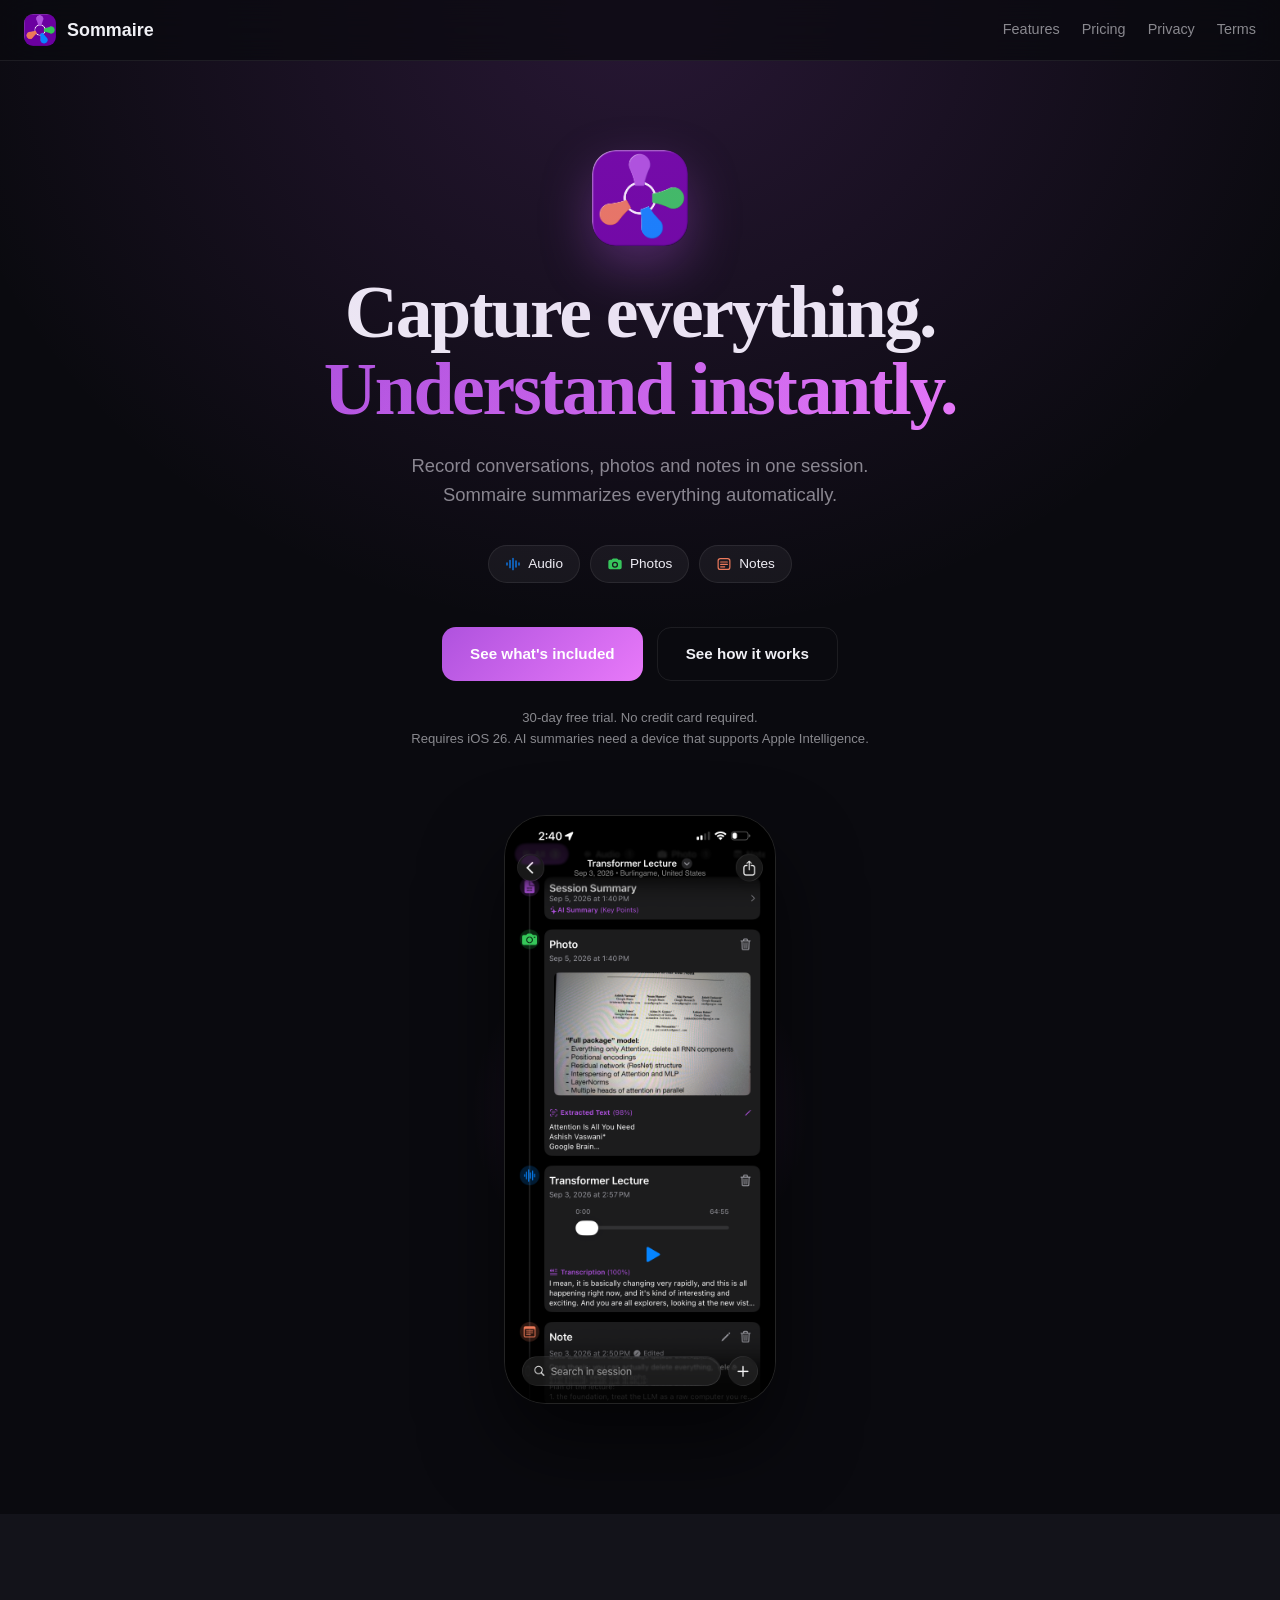
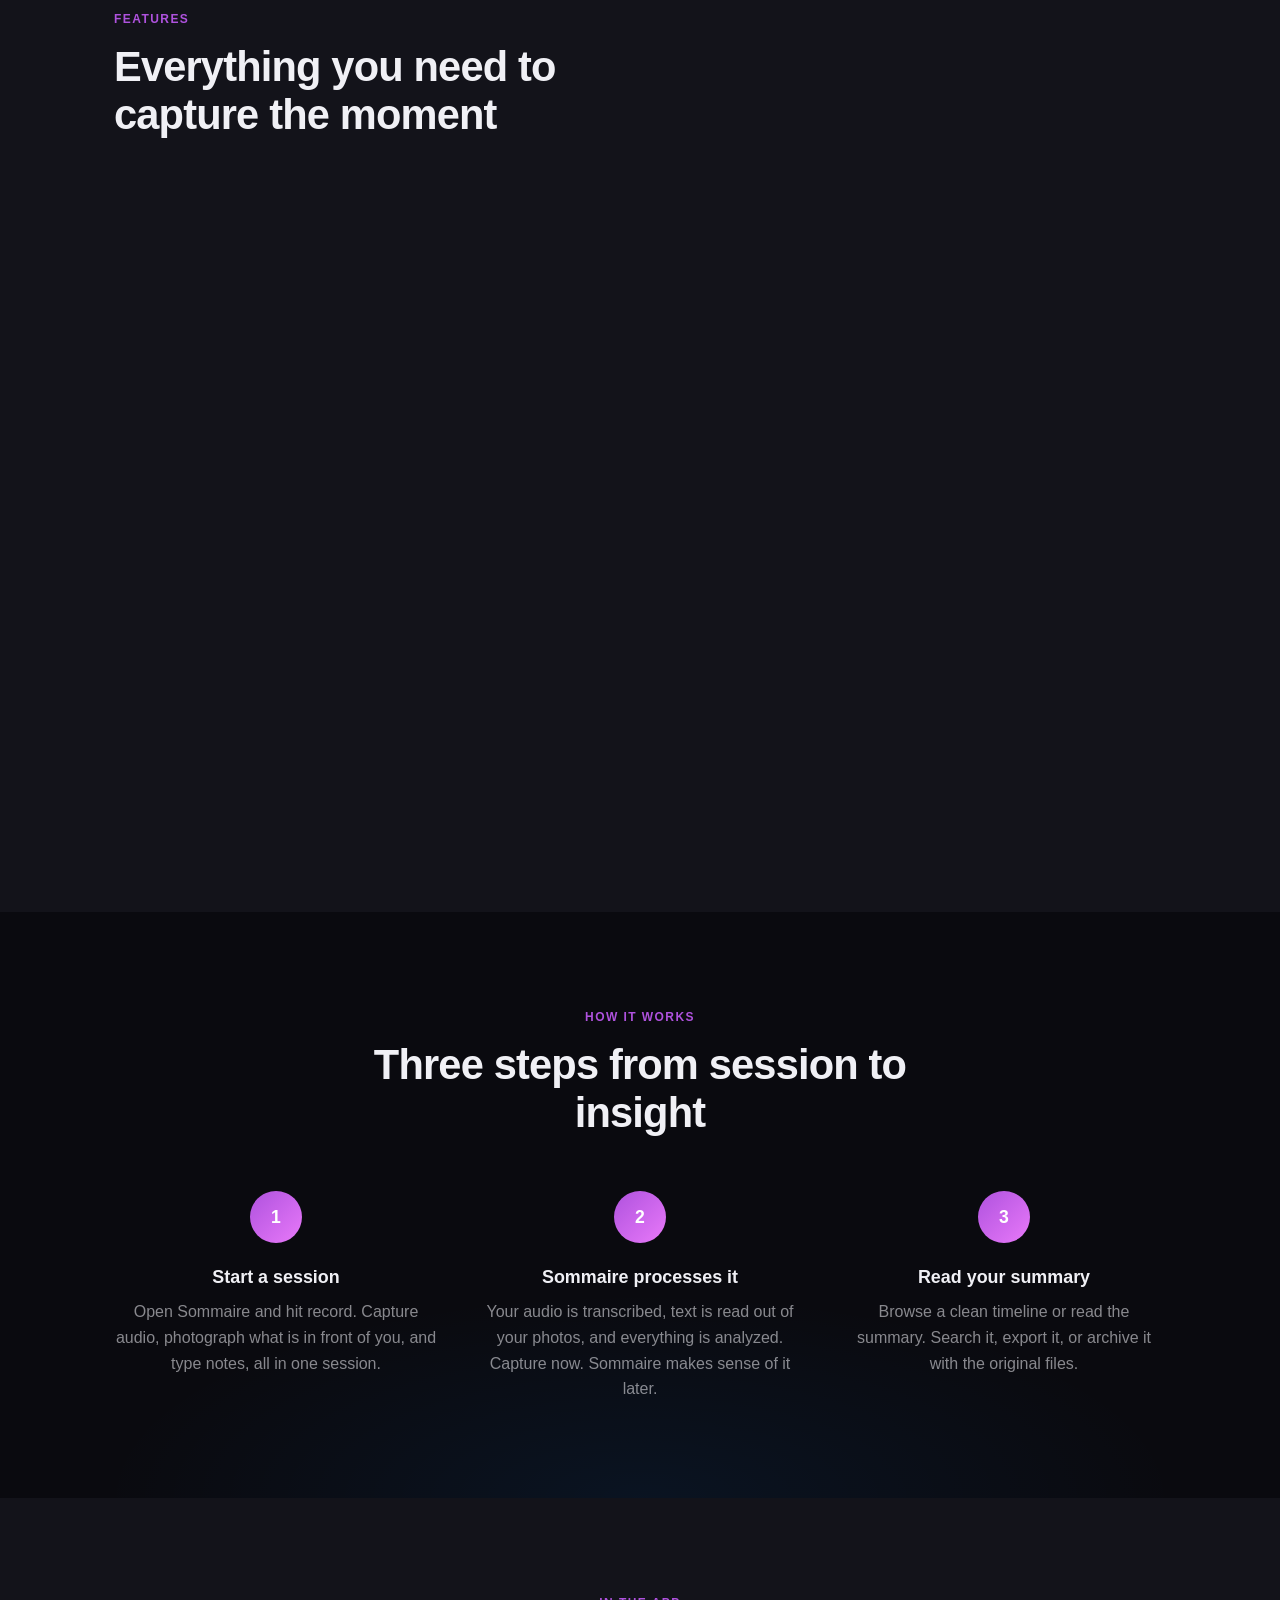
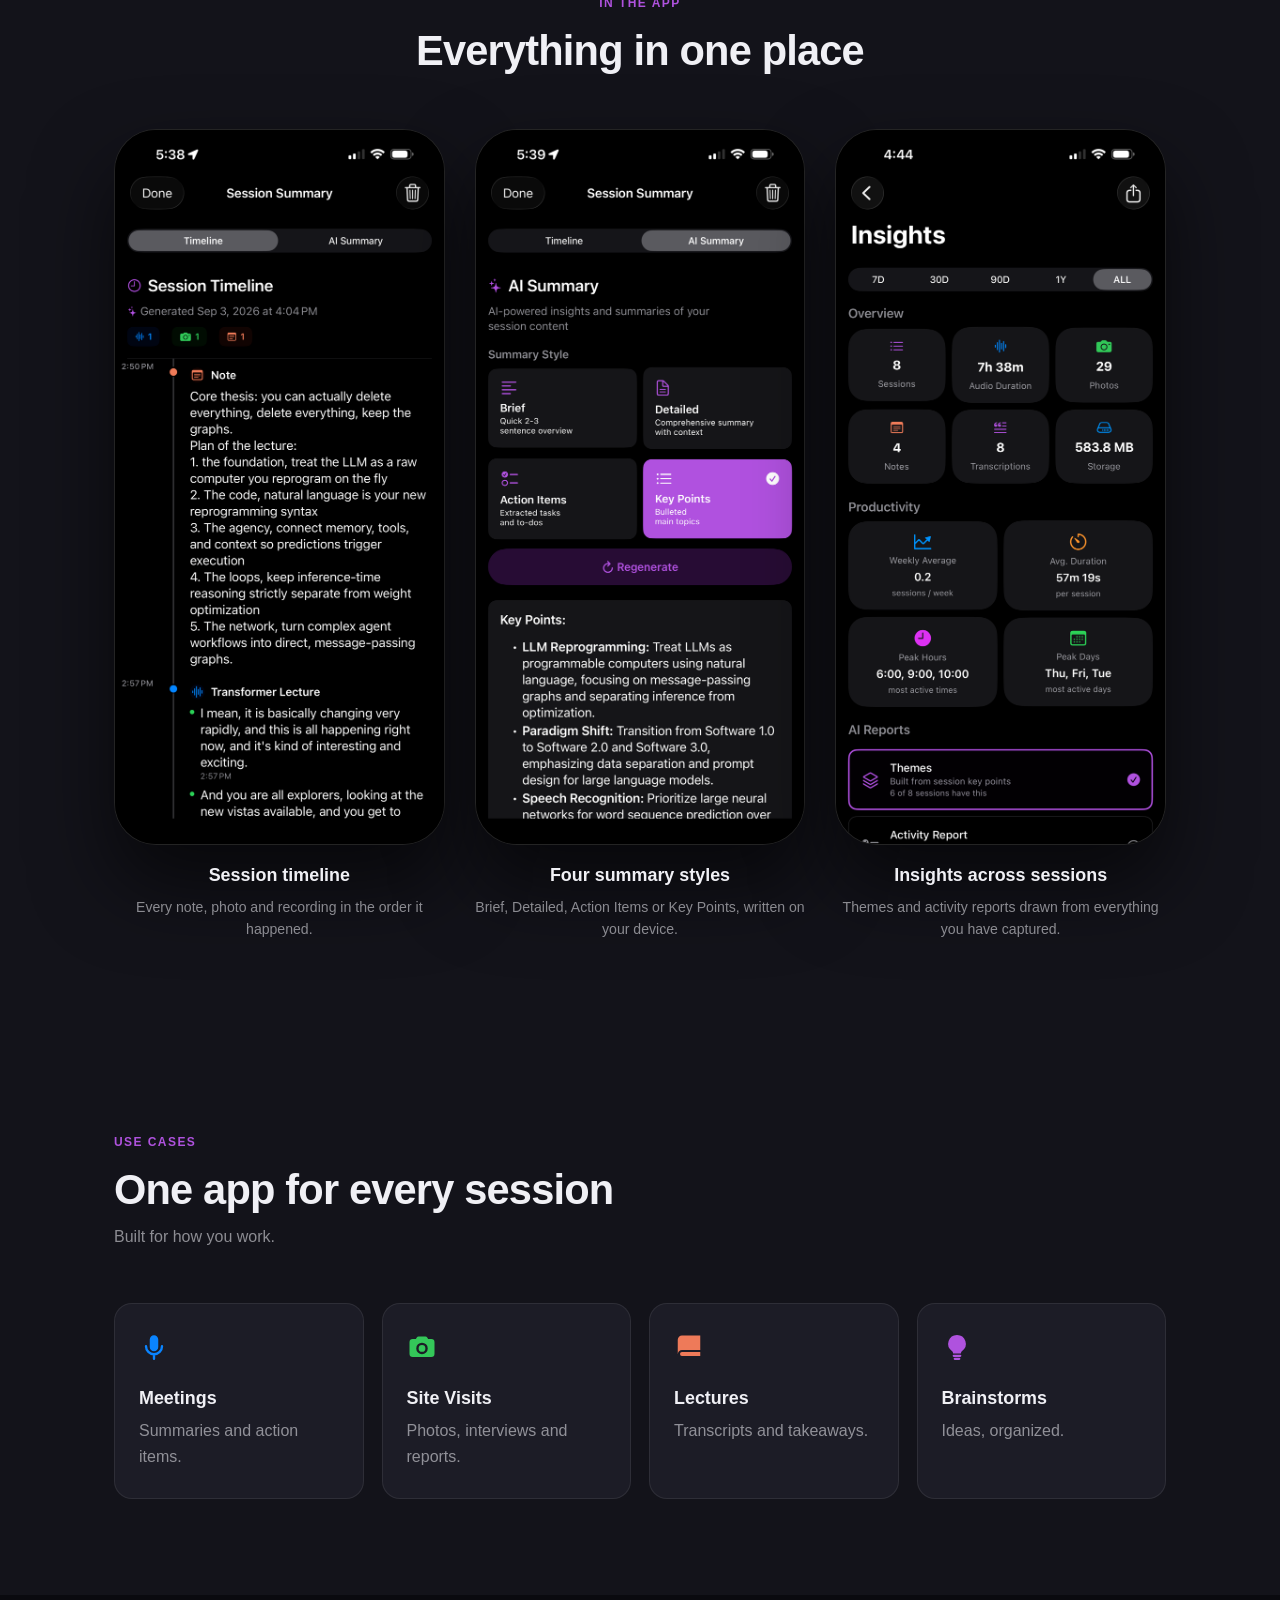
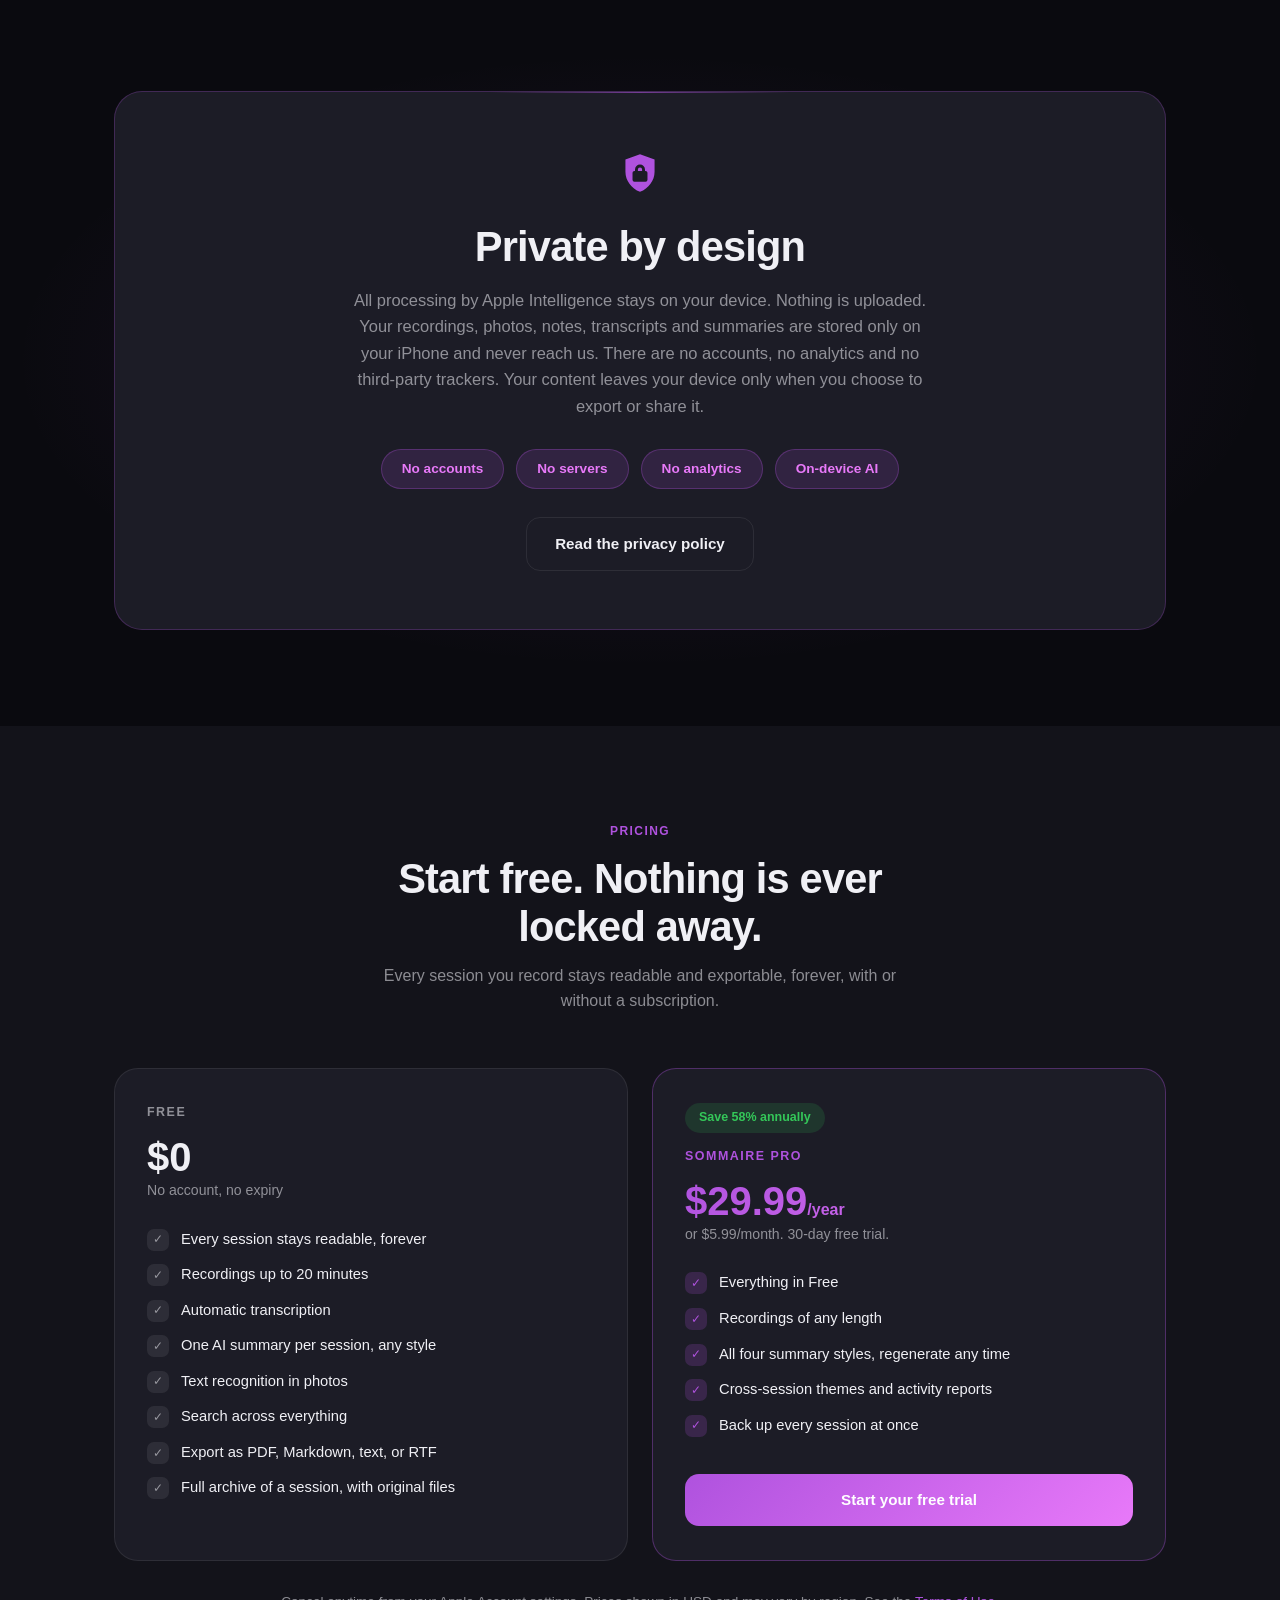
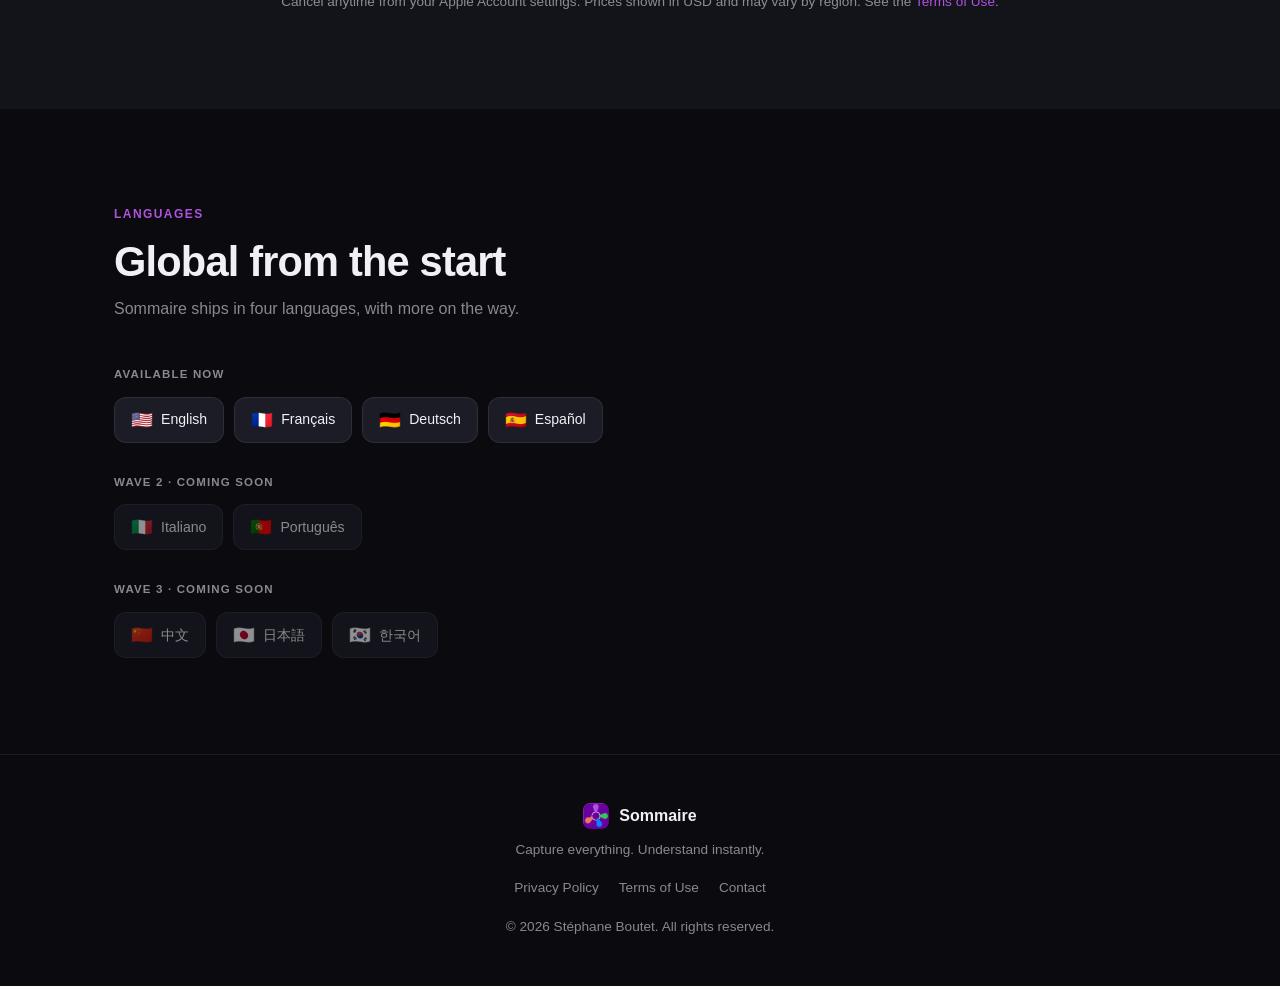
==== commit 1ccc97f6: "Update index.html Fix typos in  copyright" ====
--- a/index.html
+++ b/index.html
@@ -560,9 +560,9 @@
   <div class="footer-links">
     <a href="privacy.html">Privacy Policy</a>
     <a href="terms.html">Terms of Use</a>
-    <a href="mailto:support@sommaire.com">Contact</a>
-  </div>
-  <p style="margin-top:18px;">© 2026 Elyzeo. All rights reserved.</p>
+    <a href="mailto:support@elyzeo.com">Contact</a>
+  </div>
+  <p style="margin-top:18px;">© 2026 Stéphane Boutet. All rights reserved.</p>
 </footer>
 
 <script>
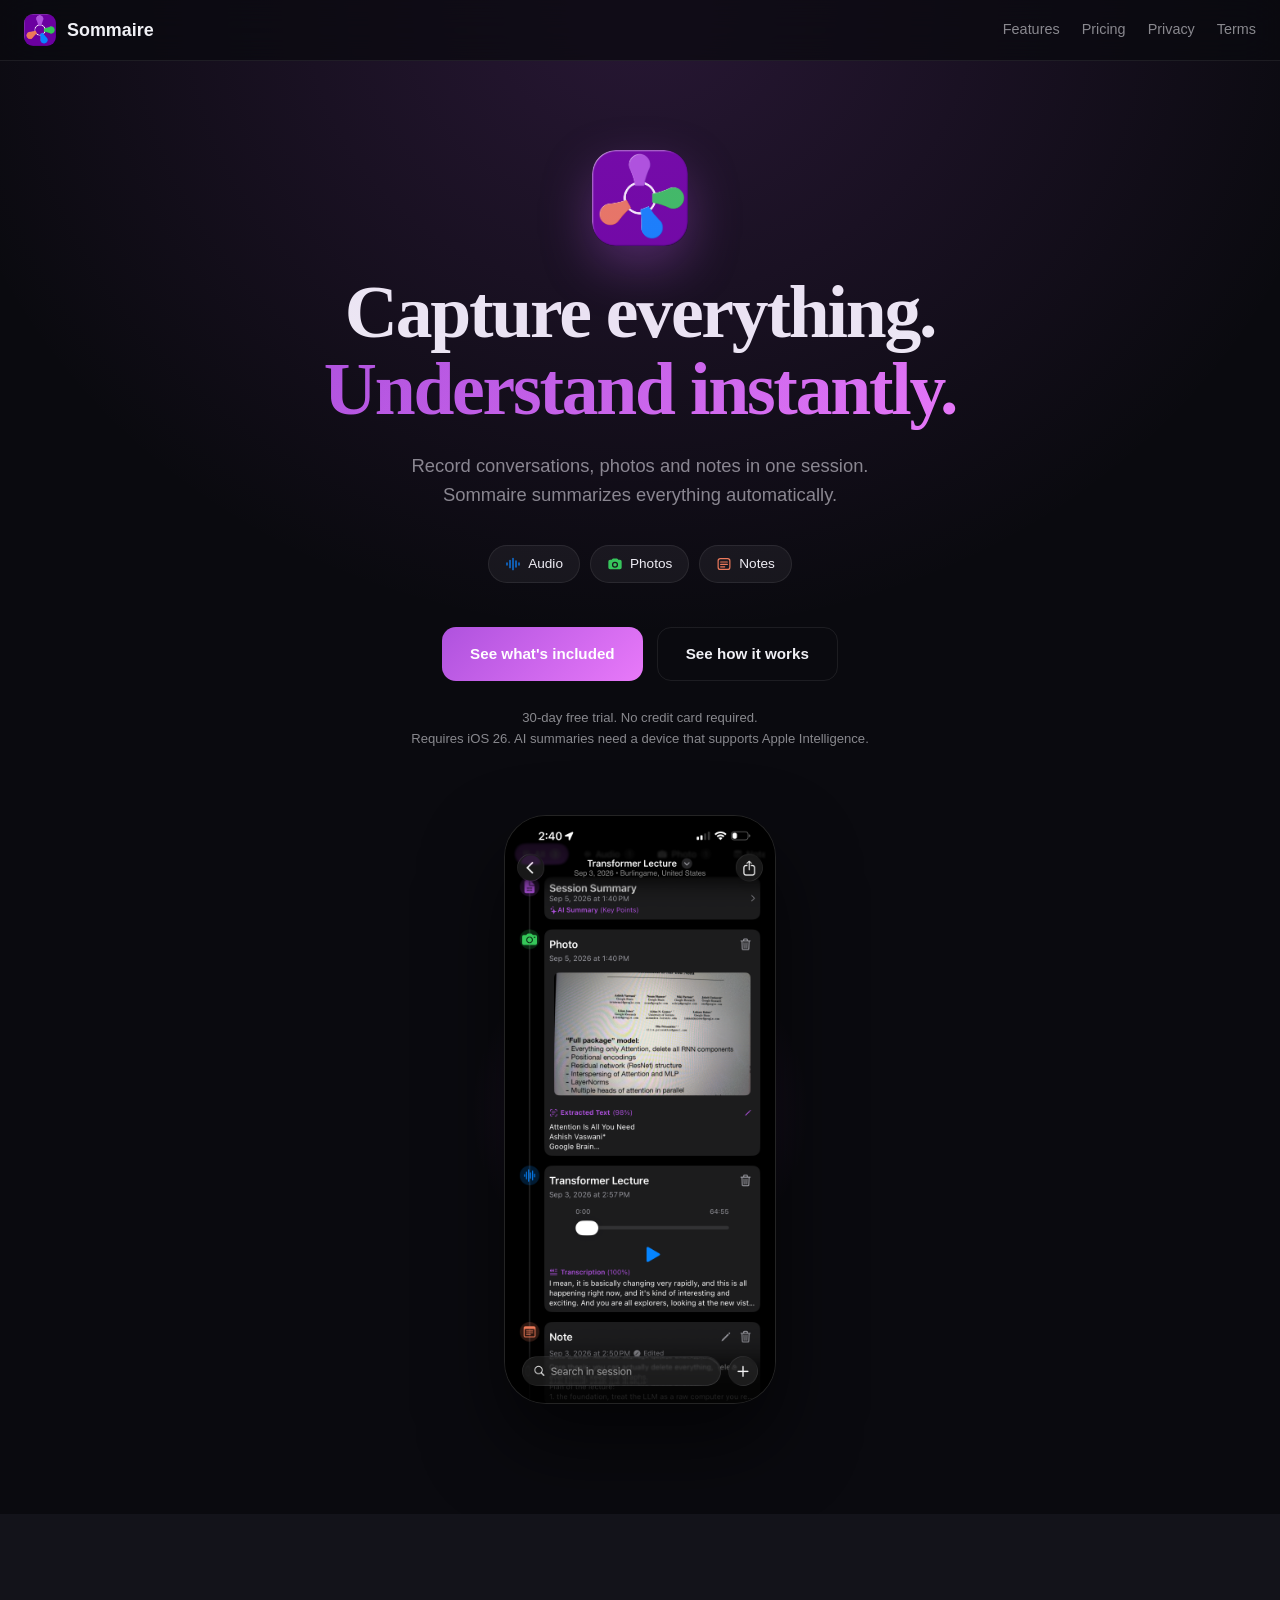
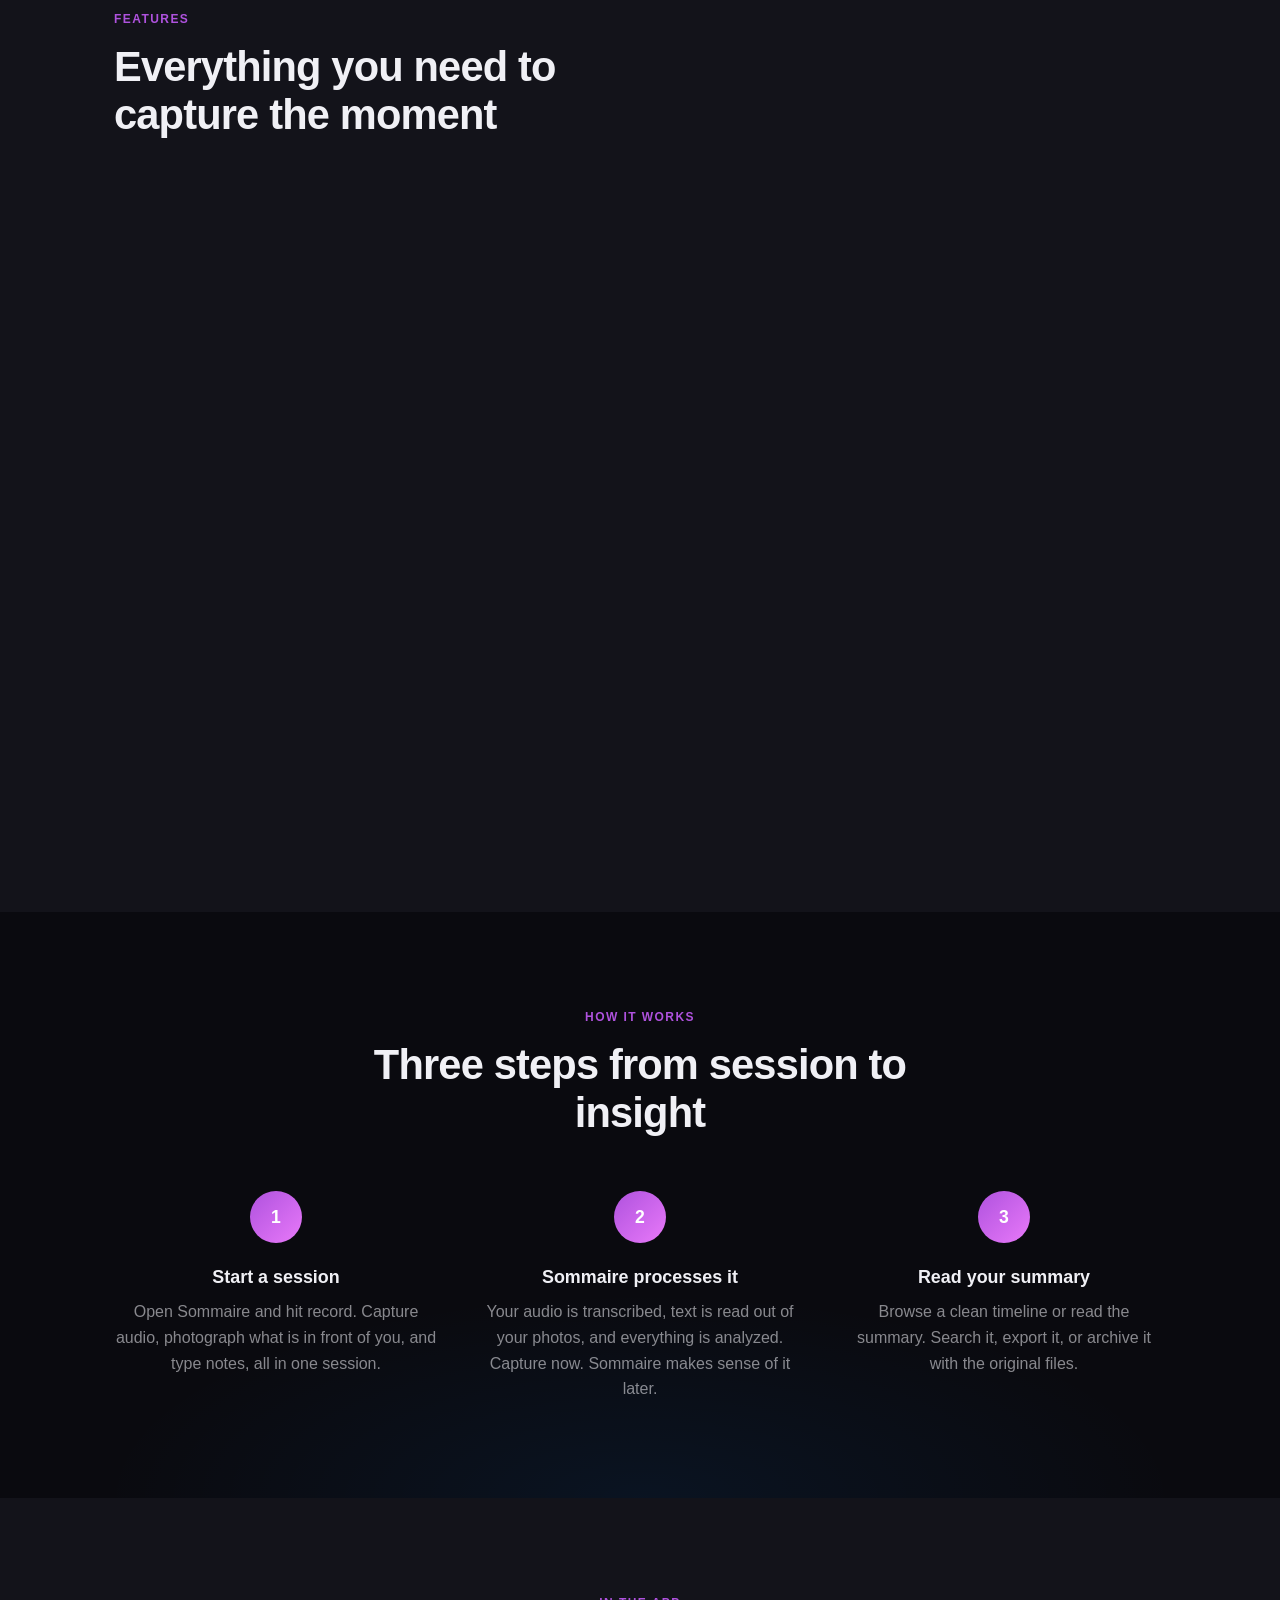
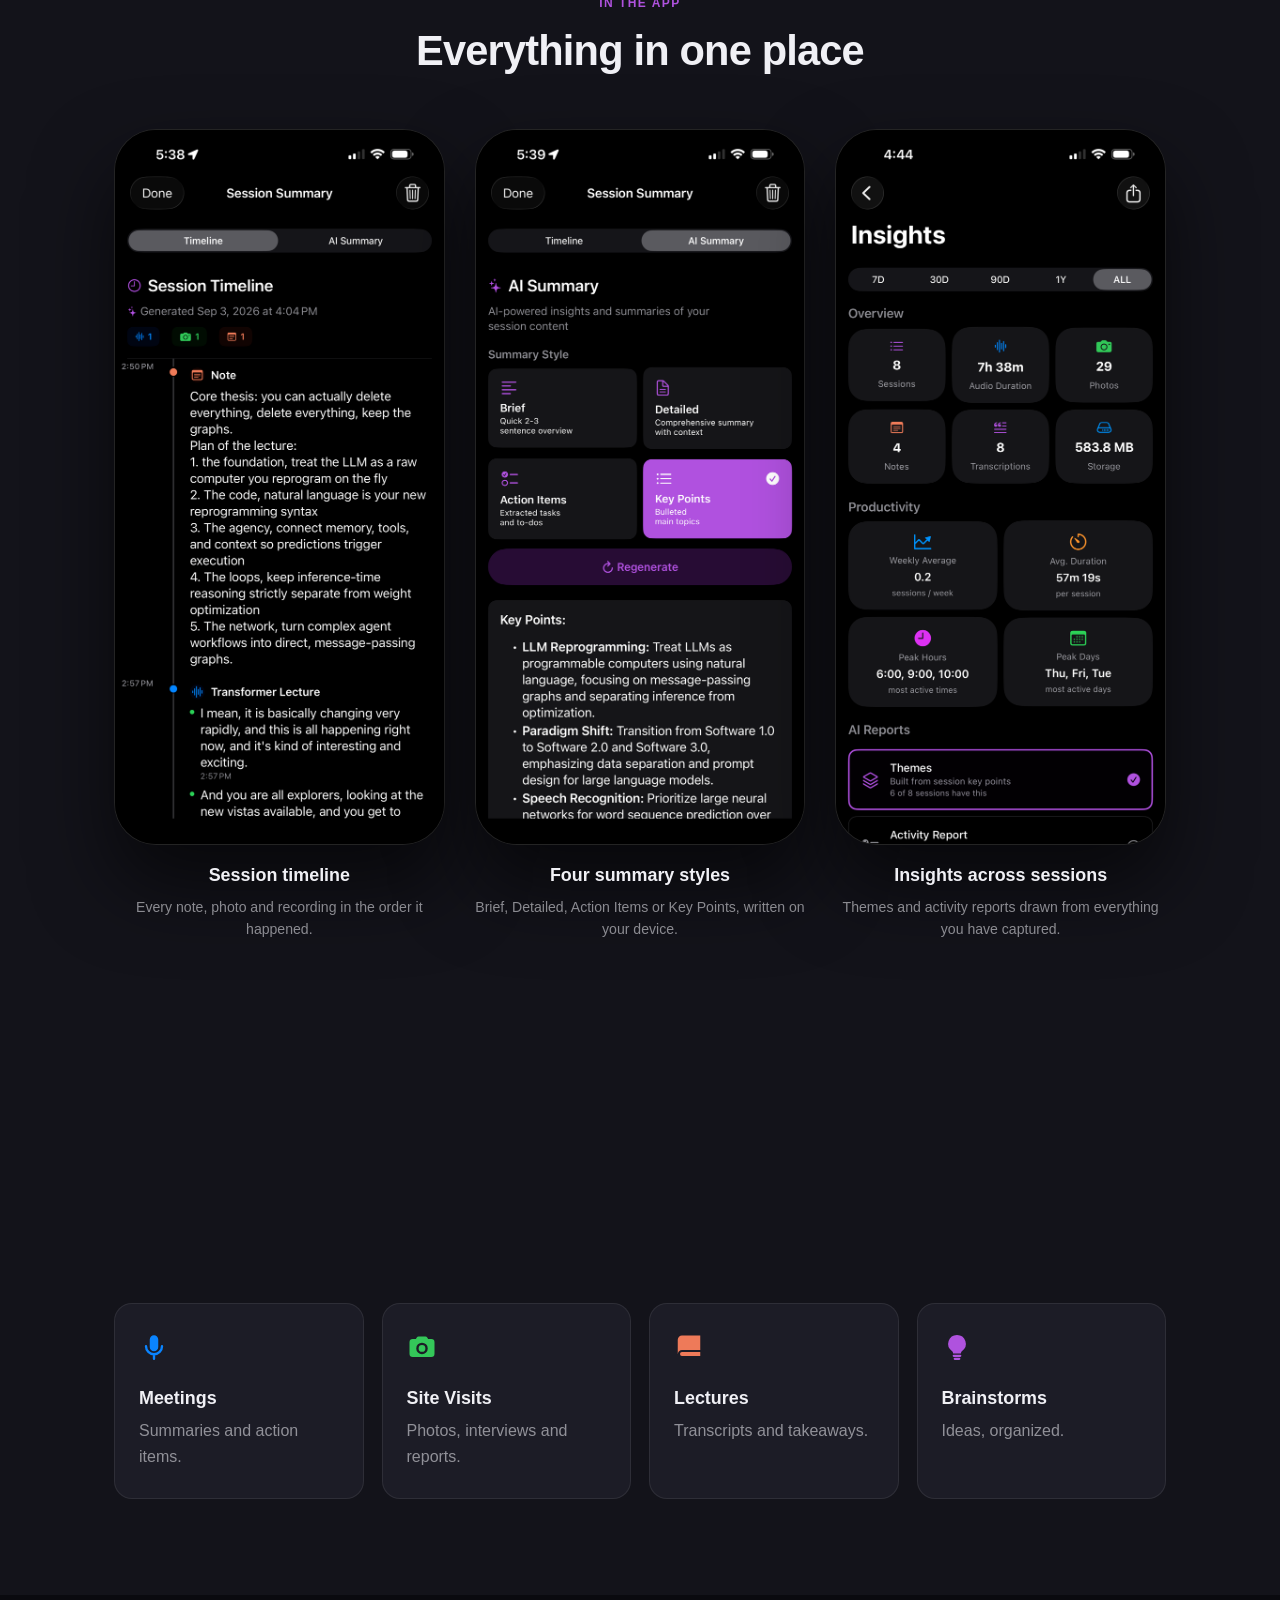
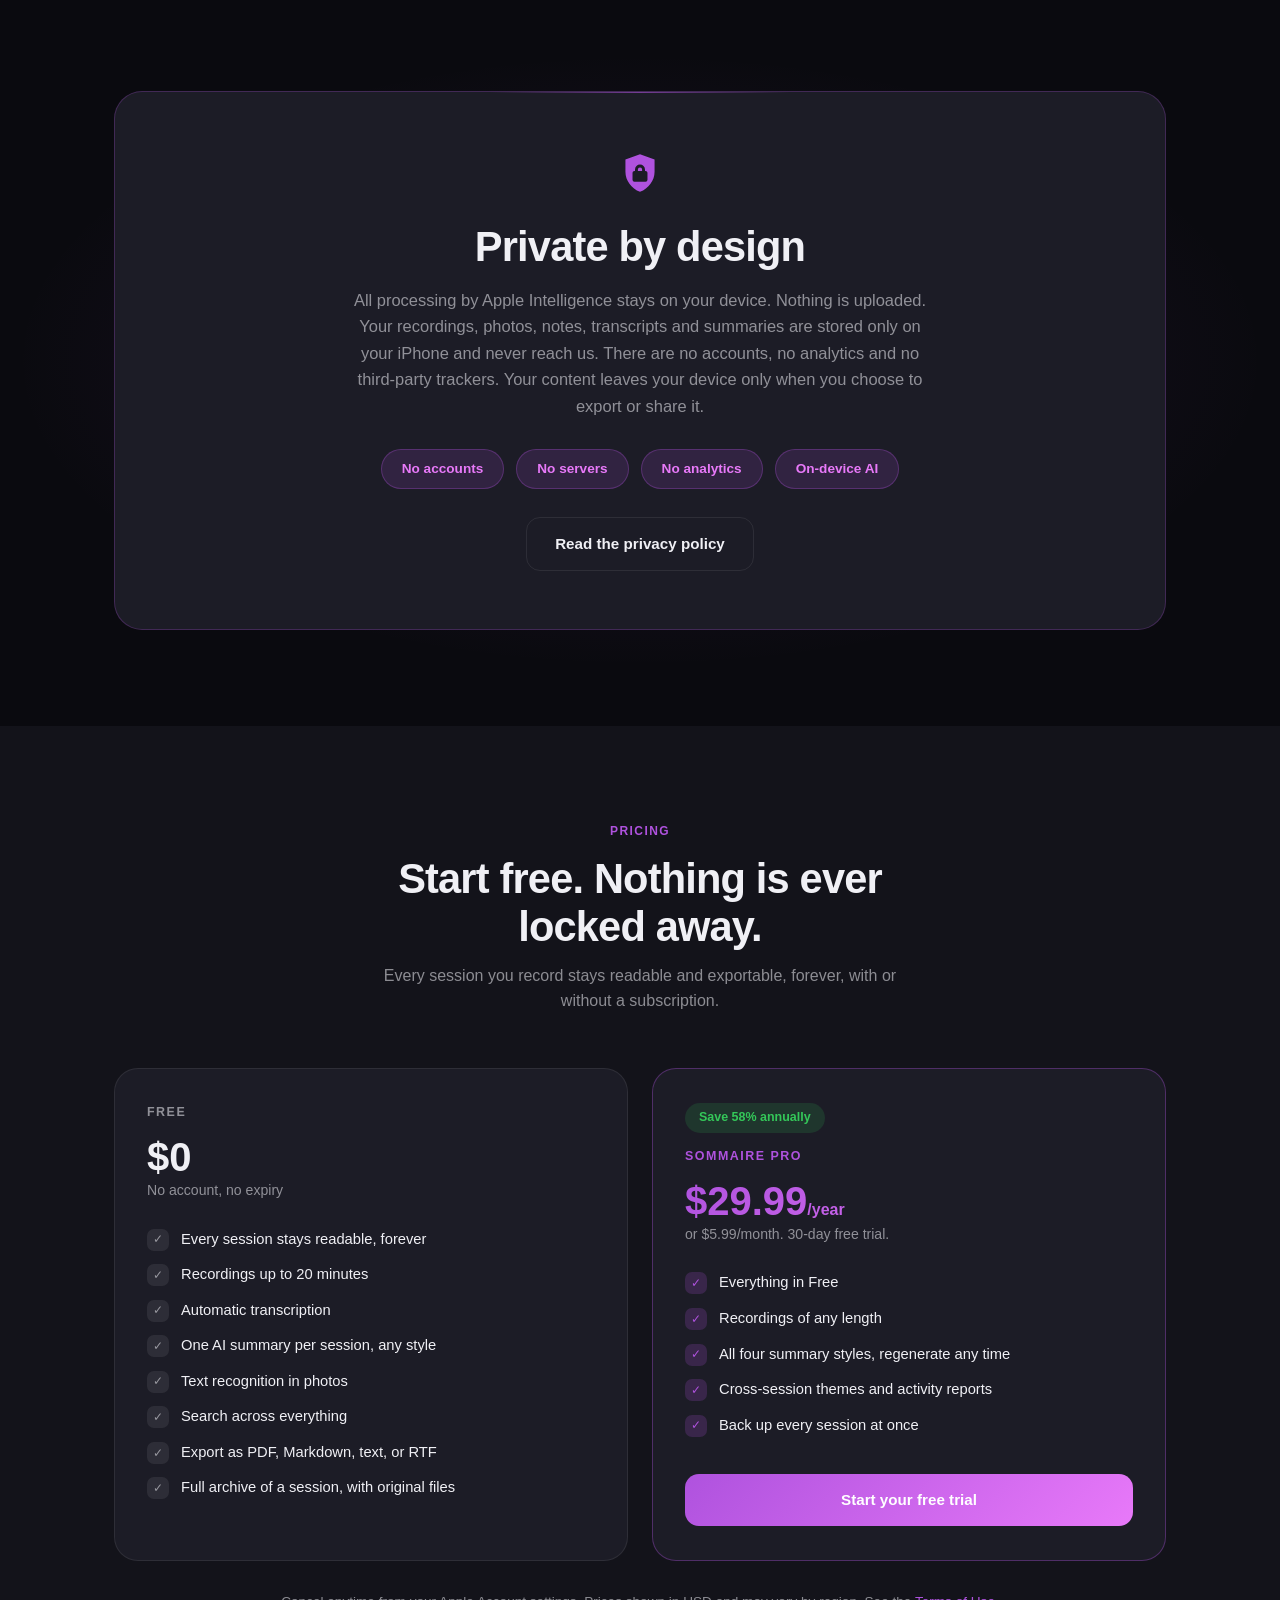
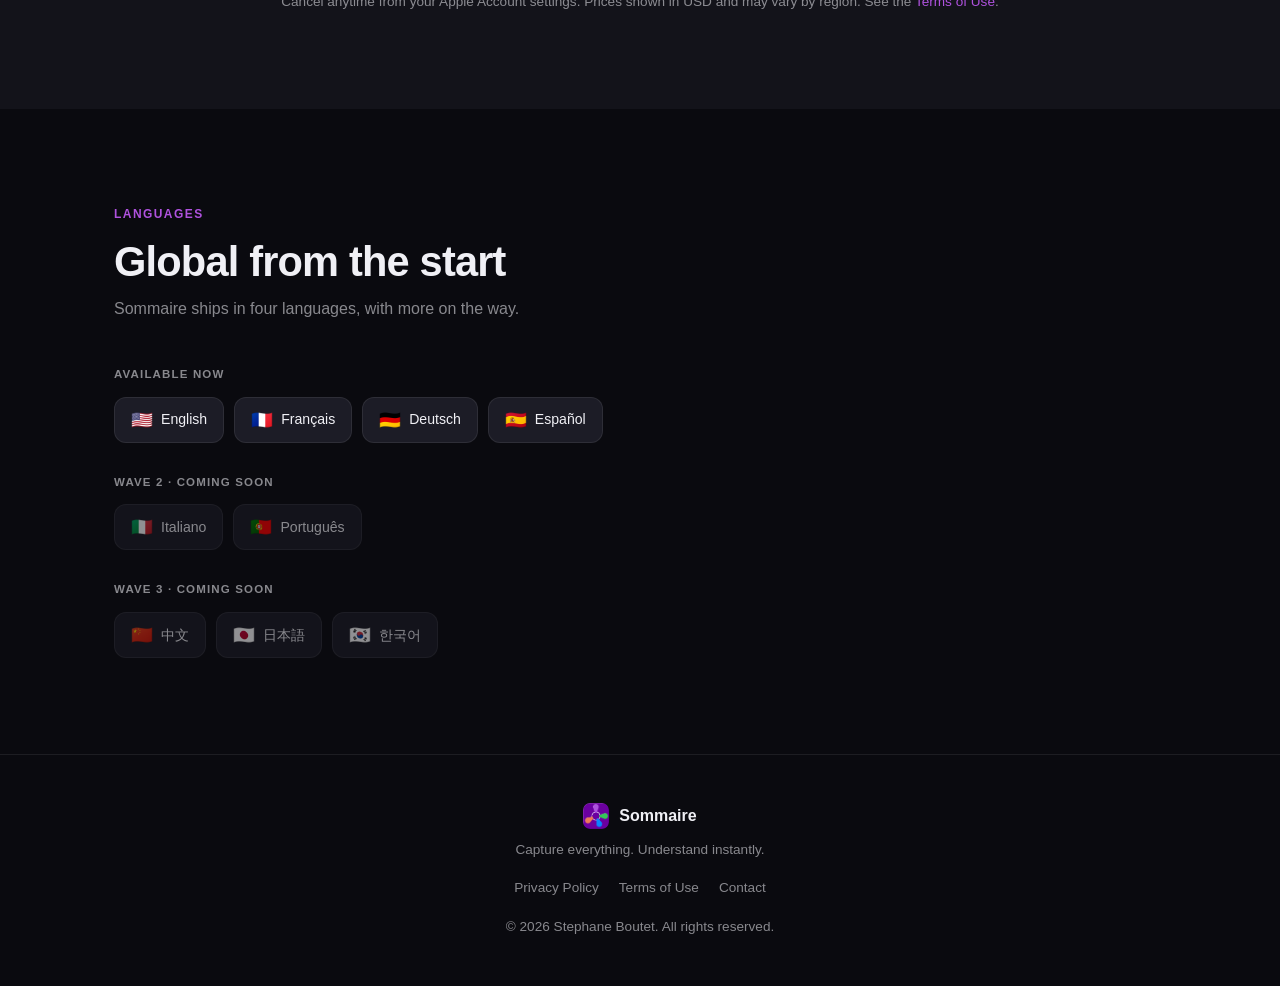
==== commit 118f463e: "Update legal documents" ====
--- a/index.html
+++ b/index.html
@@ -562,7 +562,7 @@
     <a href="terms.html">Terms of Use</a>
     <a href="mailto:support@elyzeo.com">Contact</a>
   </div>
-  <p style="margin-top:18px;">© 2026 Stéphane Boutet. All rights reserved.</p>
+  <p style="margin-top:18px;">© 2026 Stephane Boutet. All rights reserved.</p>
 </footer>
 
 <script>
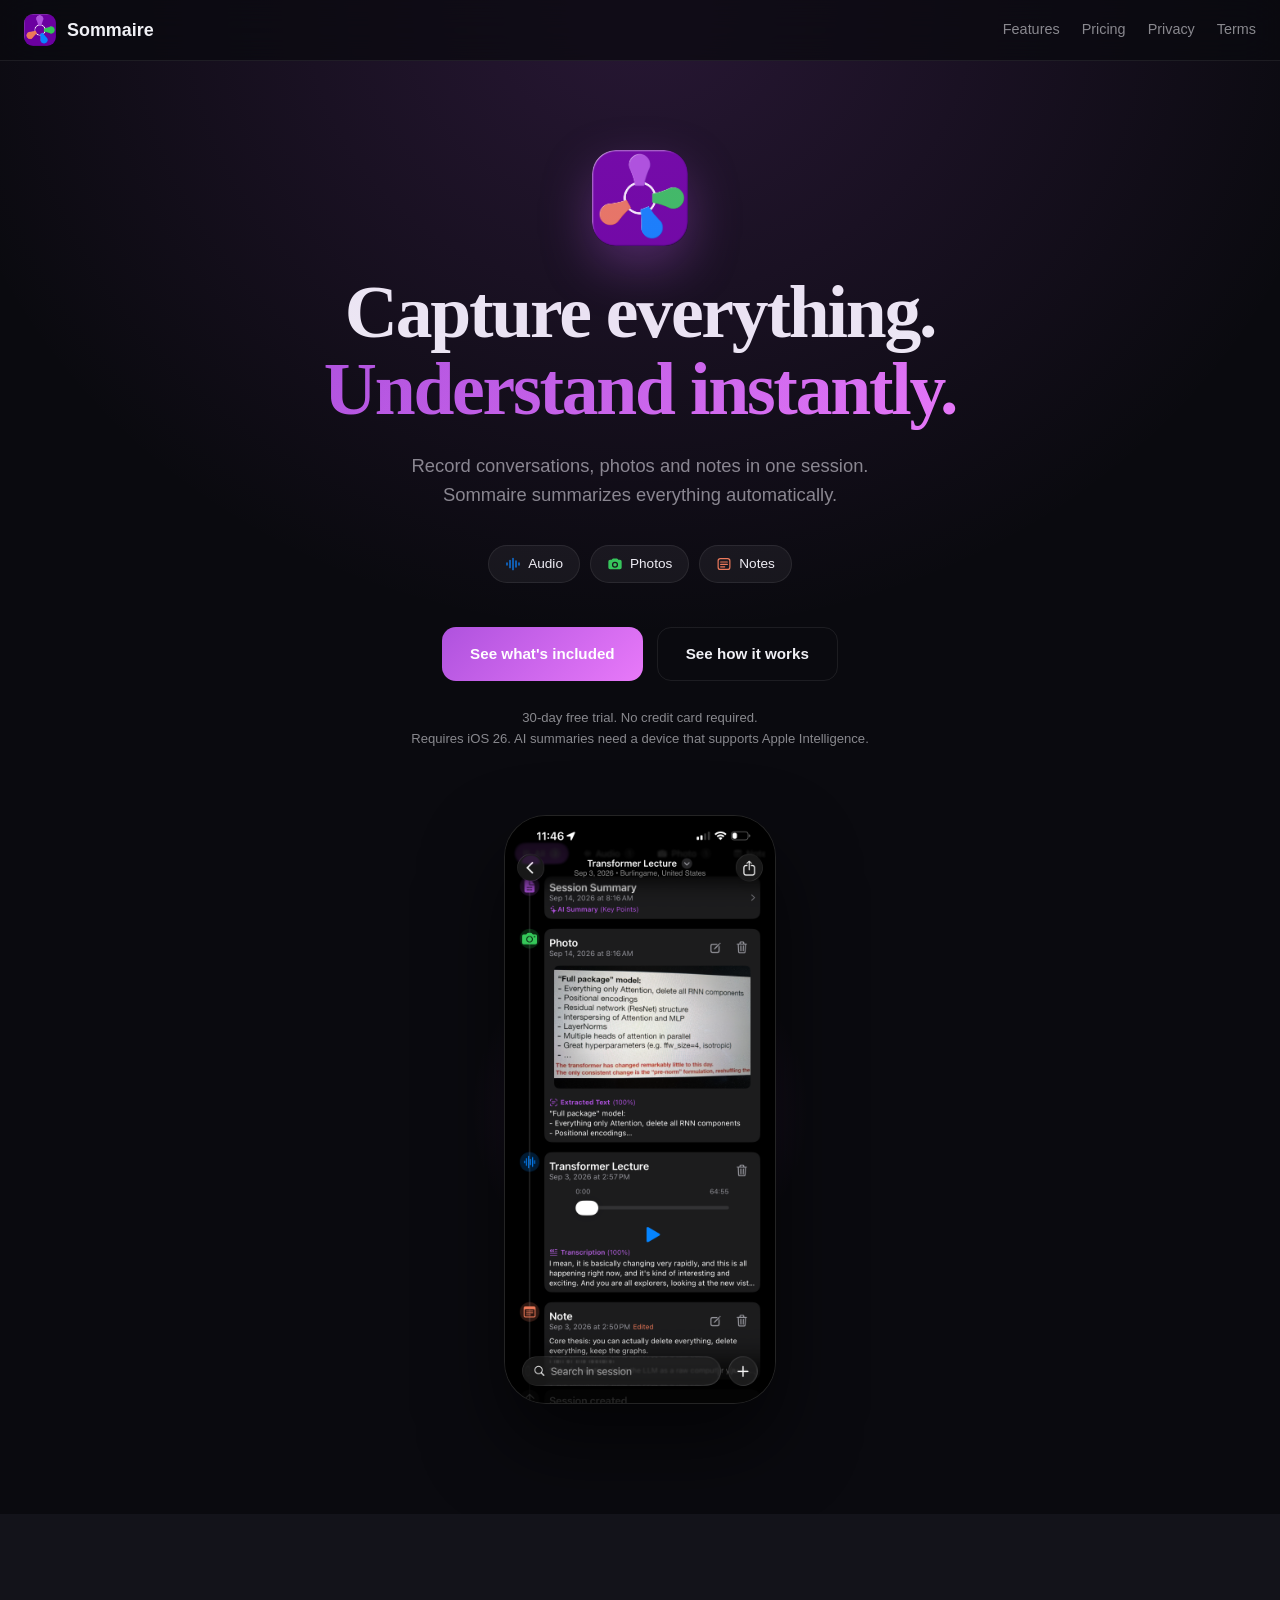
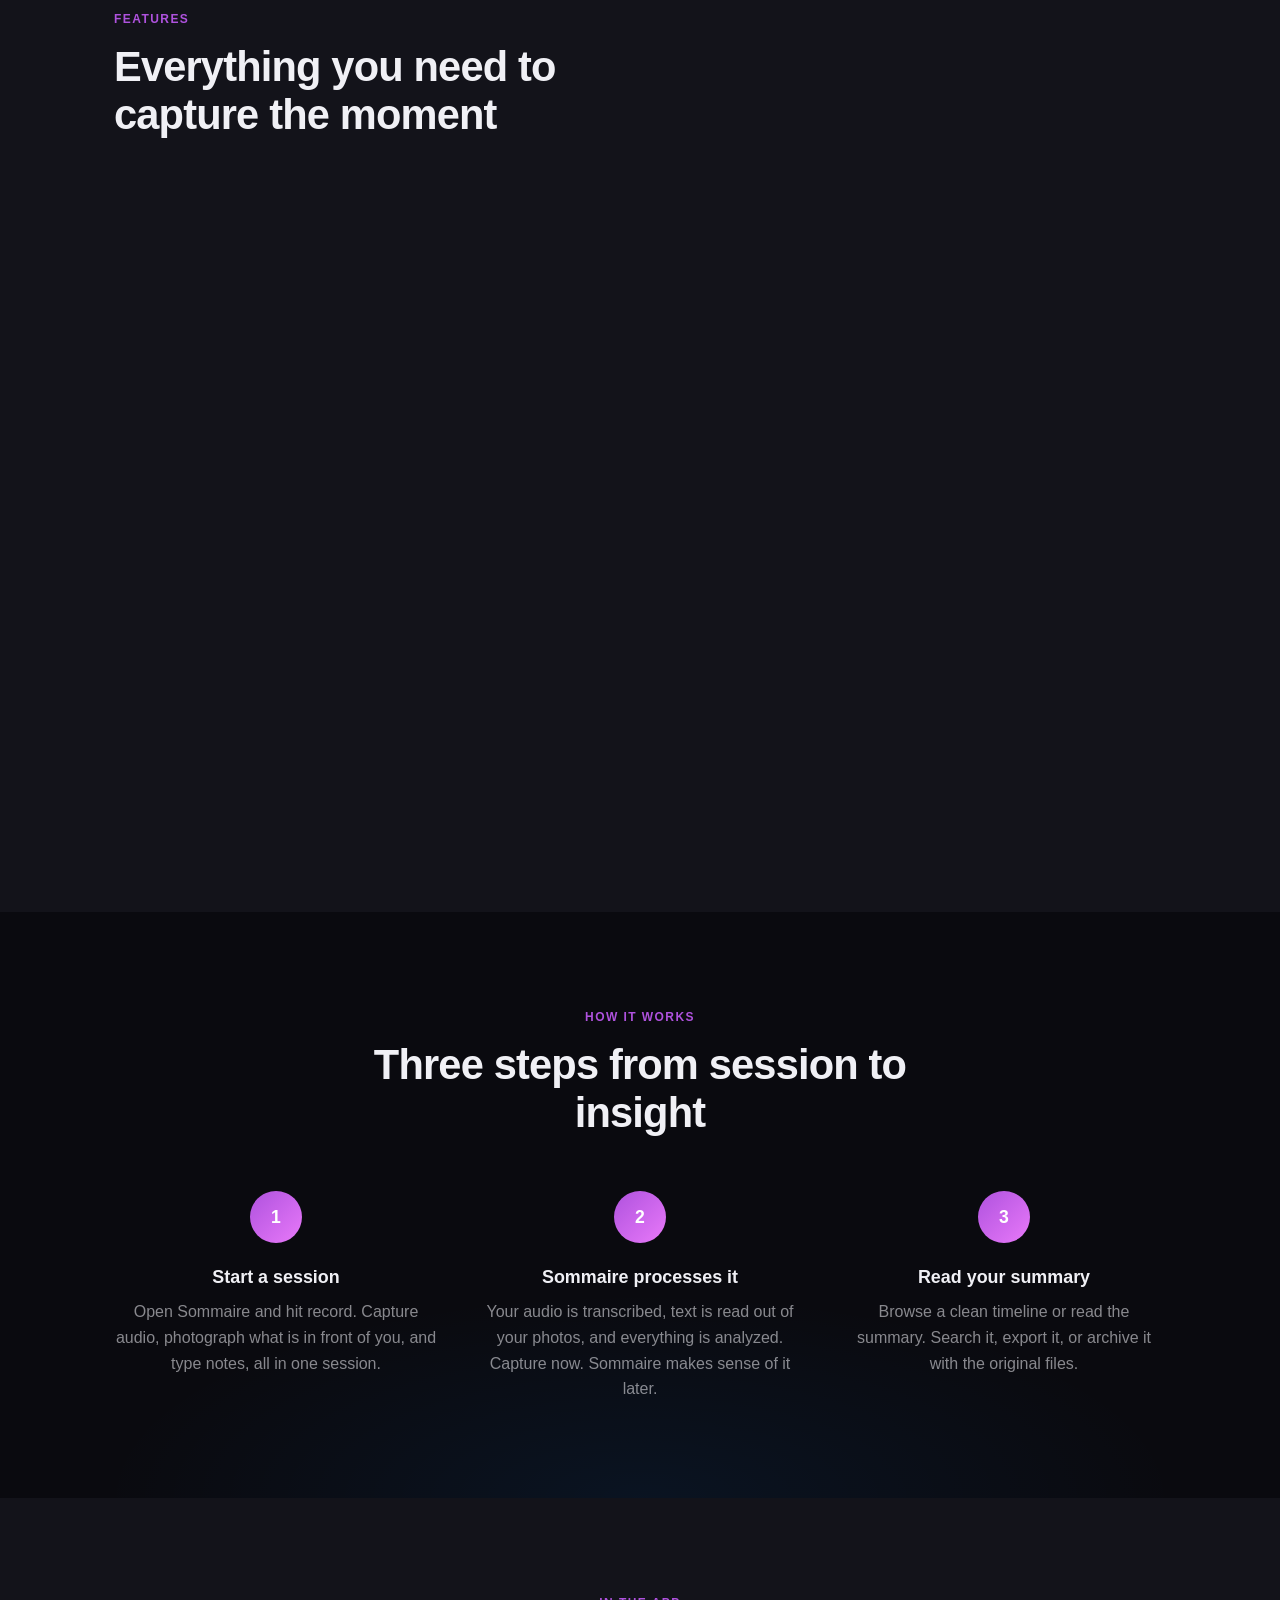
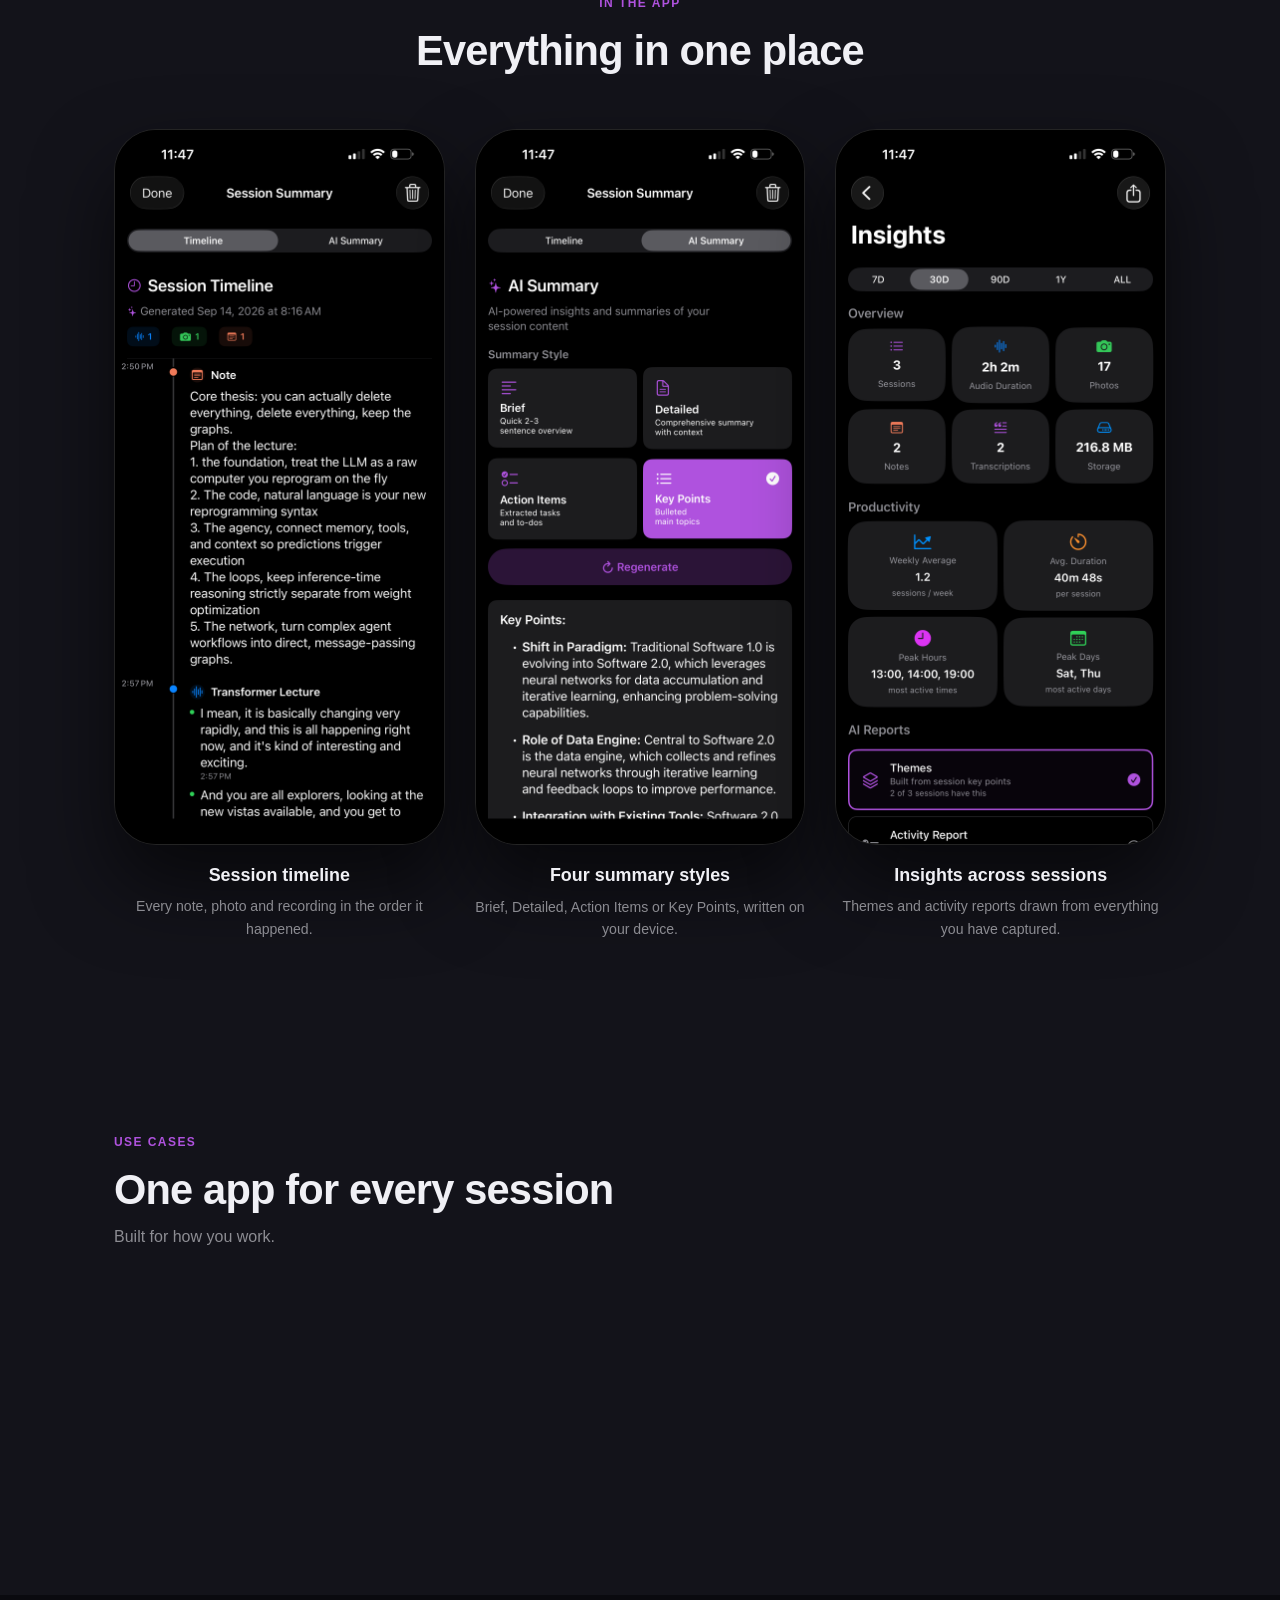
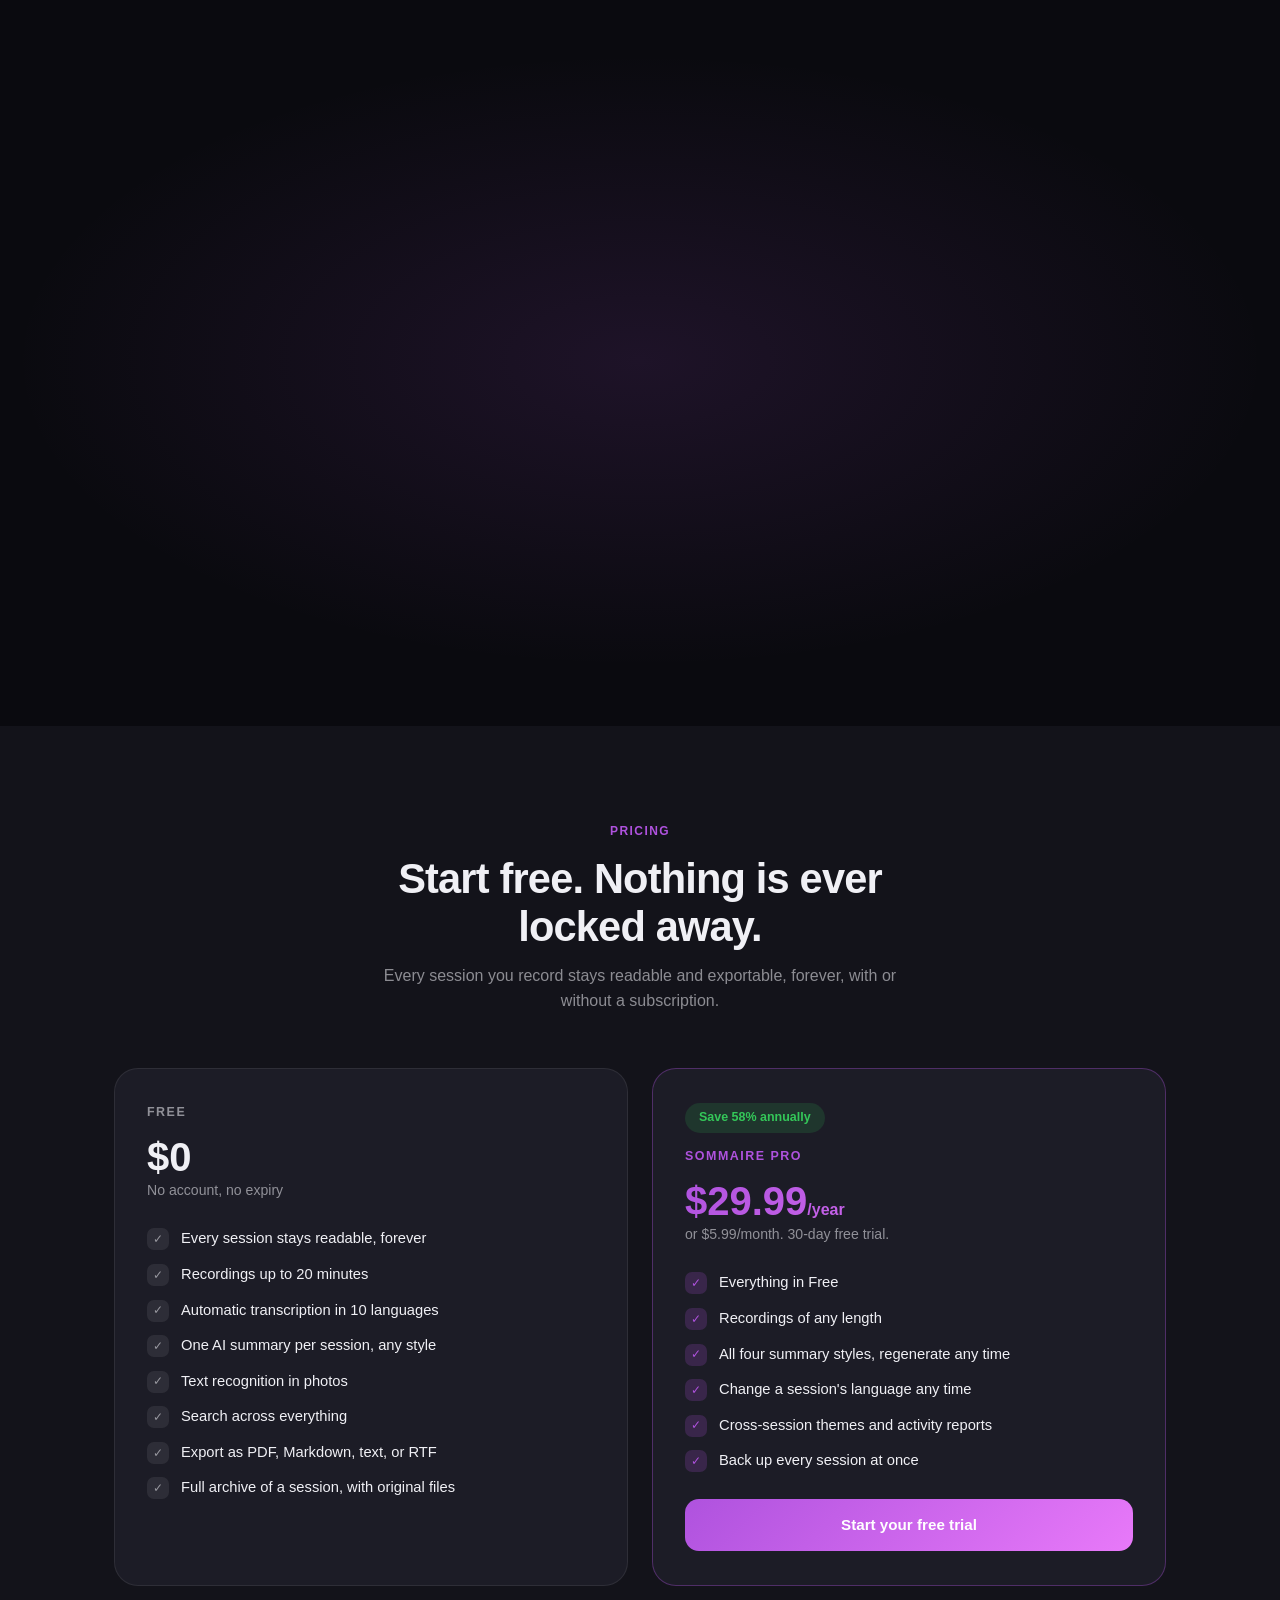
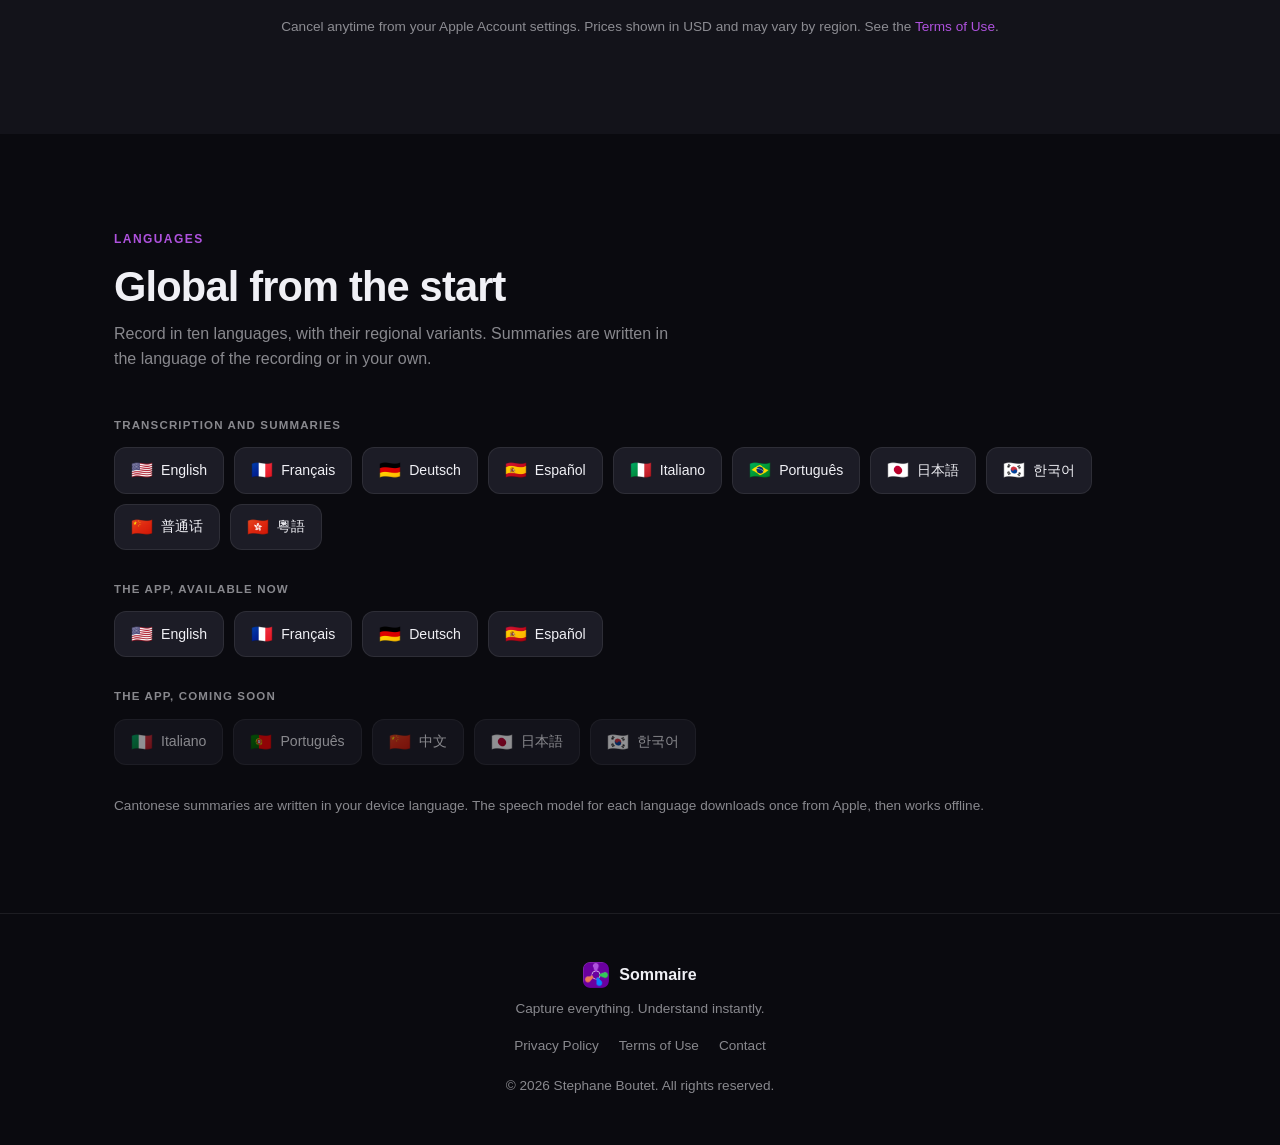
==== commit 7568d64c: "Update website with new language features for summaries" ====
--- a/index.html
+++ b/index.html
@@ -320,7 +320,7 @@
       <div class="feature-card fade-up">
         <div class="feature-icon fi-audio"><svg aria-hidden="true"><use href="#i-waveform"/></svg></div>
         <h3>Audio Recording</h3>
-        <p>Tap once to record. Audio is transcribed automatically, and every word becomes searchable text.</p>
+        <p>Tap once to record. Audio is transcribed automatically in any of ten languages, and every word becomes searchable text.</p>
       </div>
       <div class="feature-card fade-up">
         <div class="feature-icon fi-photo"><svg aria-hidden="true"><use href="#i-camera"/></svg></div>
@@ -482,7 +482,7 @@
         <ul>
           <li><span class="tier-check">✓</span> Every session stays readable, forever</li>
           <li><span class="tier-check">✓</span> Recordings up to 20 minutes</li>
-          <li><span class="tier-check">✓</span> Automatic transcription</li>
+          <li><span class="tier-check">✓</span> Automatic transcription in 10 languages</li>
           <li><span class="tier-check">✓</span> One AI summary per session, any style</li>
           <li><span class="tier-check">✓</span> Text recognition in photos</li>
           <li><span class="tier-check">✓</span> Search across everything</li>
@@ -500,6 +500,7 @@
           <li><span class="tier-check">✓</span> Everything in Free</li>
           <li><span class="tier-check">✓</span> Recordings of any length</li>
           <li><span class="tier-check">✓</span> All four summary styles, regenerate any time</li>
+          <li><span class="tier-check">✓</span> Change a session's language any time</li>
           <li><span class="tier-check">✓</span> Cross-session themes and activity reports</li>
           <li><span class="tier-check">✓</span> Back up every session at once</li>
         </ul>
@@ -518,12 +519,27 @@
     <div class="section-intro fade-up">
       <div class="section-label">Languages</div>
       <h2>Global from the start</h2>
-      <p style="margin-top:10px;">Sommaire ships in four languages, with more on the way.</p>
+      <p style="margin-top:10px;">Record in ten languages, with their regional variants. Summaries are written in the language of the recording or in your own.</p>
     </div>
 
     <div class="waves fade-up">
       <div>
-        <div class="wave-label">Available now</div>
+        <div class="wave-label">Transcription and summaries</div>
+        <div class="lang-row">
+          <div class="lang-pill"><span class="lang-flag">🇺🇸</span> English</div>
+          <div class="lang-pill"><span class="lang-flag">🇫🇷</span> Français</div>
+          <div class="lang-pill"><span class="lang-flag">🇩🇪</span> Deutsch</div>
+          <div class="lang-pill"><span class="lang-flag">🇪🇸</span> Español</div>
+          <div class="lang-pill"><span class="lang-flag">🇮🇹</span> Italiano</div>
+          <div class="lang-pill"><span class="lang-flag">🇧🇷</span> Português</div>
+          <div class="lang-pill"><span class="lang-flag">🇯🇵</span> 日本語</div>
+          <div class="lang-pill"><span class="lang-flag">🇰🇷</span> 한국어</div>
+          <div class="lang-pill"><span class="lang-flag">🇨🇳</span> 普通话</div>
+          <div class="lang-pill"><span class="lang-flag">🇭🇰</span> 粵語</div>
+        </div>
+      </div>
+      <div>
+        <div class="wave-label">The app, available now</div>
         <div class="lang-row">
           <div class="lang-pill"><span class="lang-flag">🇺🇸</span> English</div>
           <div class="lang-pill"><span class="lang-flag">🇫🇷</span> Français</div>
@@ -532,21 +548,17 @@
         </div>
       </div>
       <div>
-        <div class="wave-label">Wave 2 · coming soon</div>
+        <div class="wave-label">The app, coming soon</div>
         <div class="lang-row">
           <div class="lang-pill soon"><span class="lang-flag">🇮🇹</span> Italiano</div>
           <div class="lang-pill soon"><span class="lang-flag">🇵🇹</span> Português</div>
-        </div>
-      </div>
-      <div>
-        <div class="wave-label">Wave 3 · coming soon</div>
-        <div class="lang-row">
           <div class="lang-pill soon"><span class="lang-flag">🇨🇳</span> 中文</div>
           <div class="lang-pill soon"><span class="lang-flag">🇯🇵</span> 日本語</div>
           <div class="lang-pill soon"><span class="lang-flag">🇰🇷</span> 한국어</div>
         </div>
       </div>
     </div>
+    <p class="pricing-note" style="text-align:left;">Cantonese summaries are written in your device language. The speech model for each language downloads once from Apple, then works offline.</p>
   </div>
 </section>
 
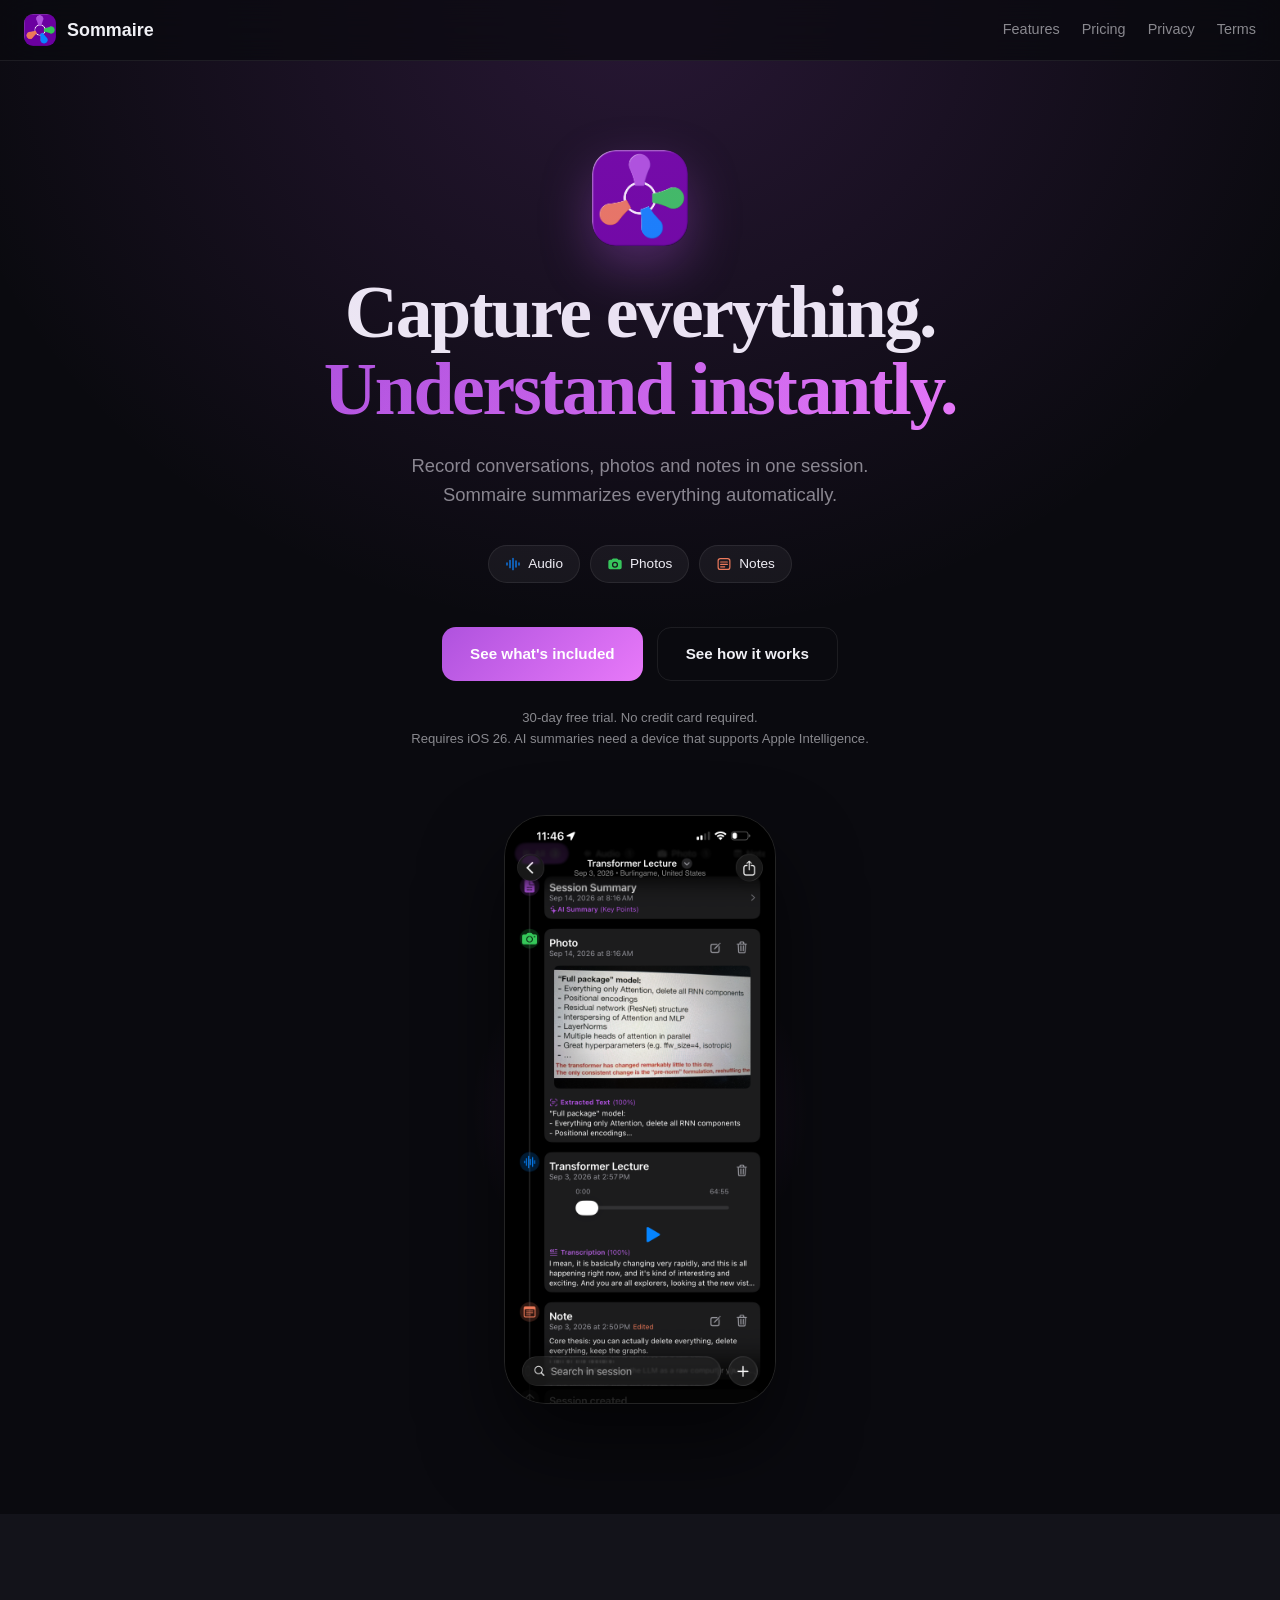
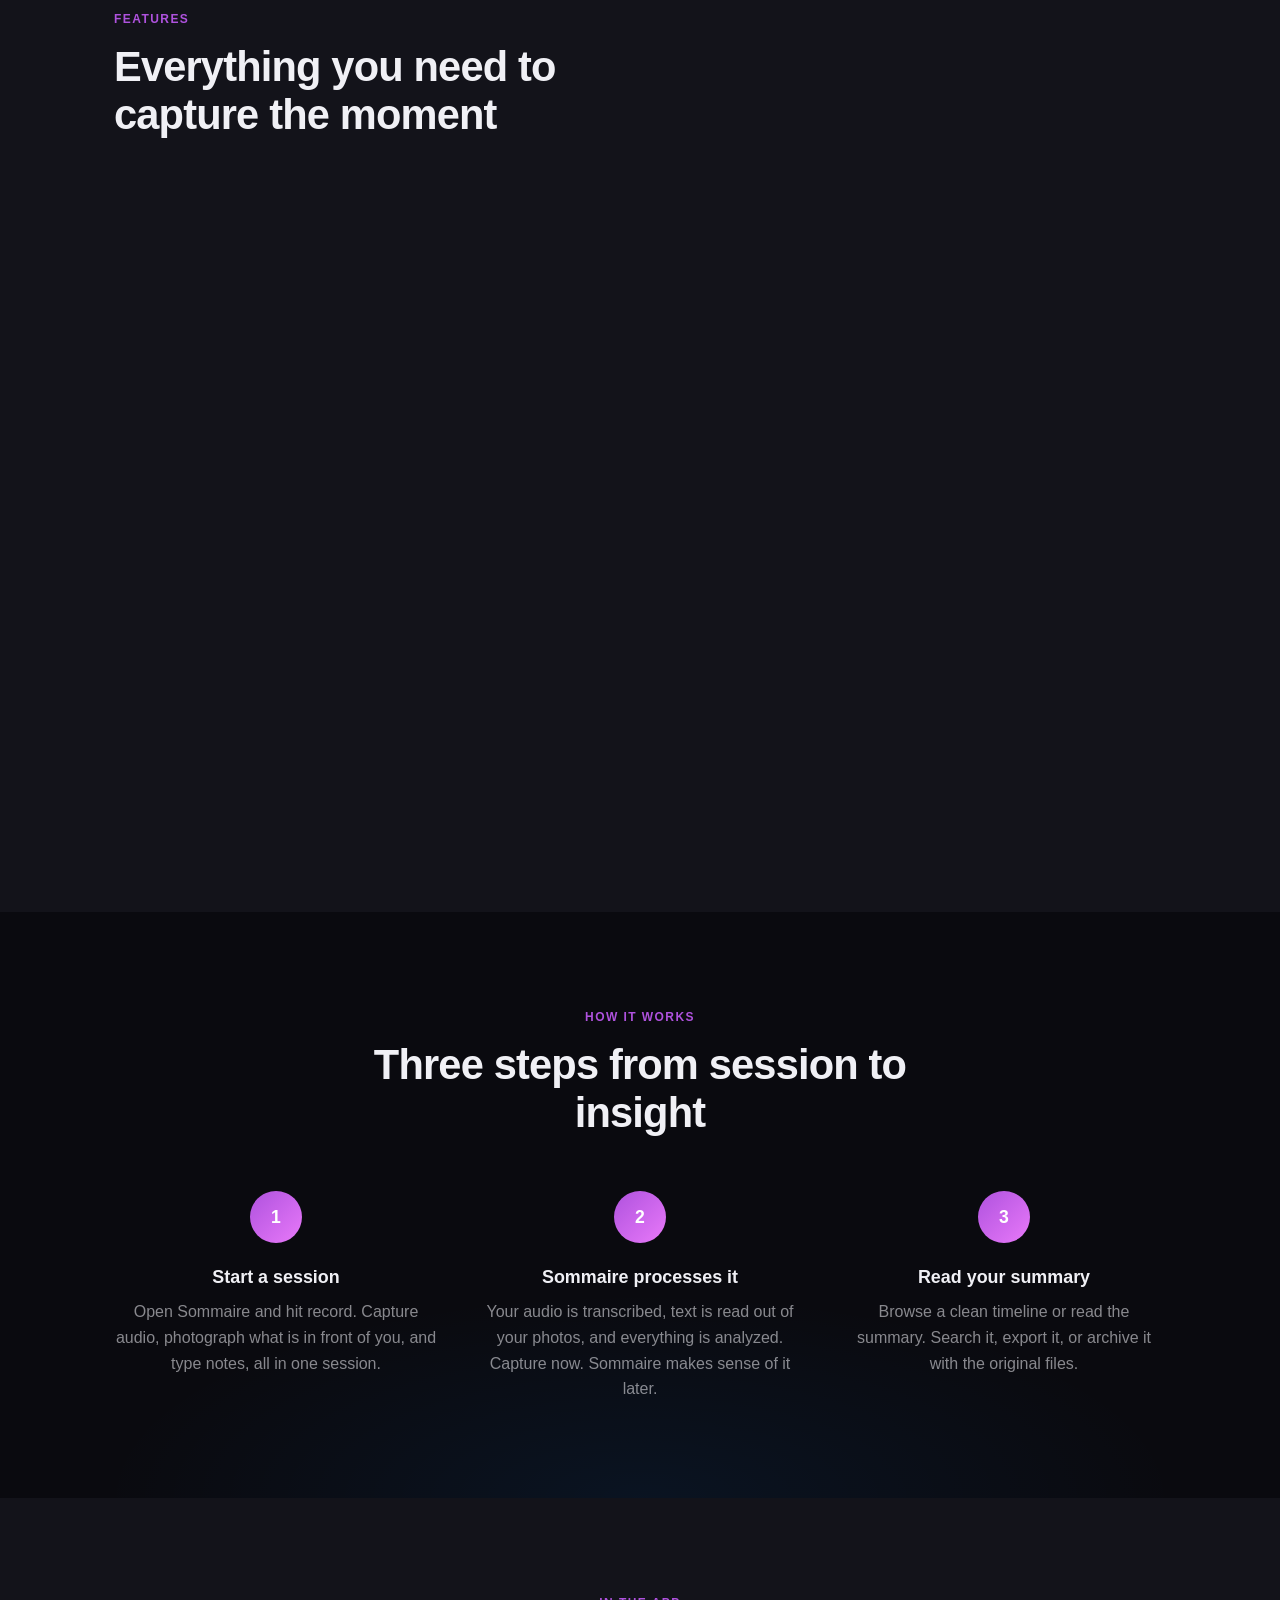
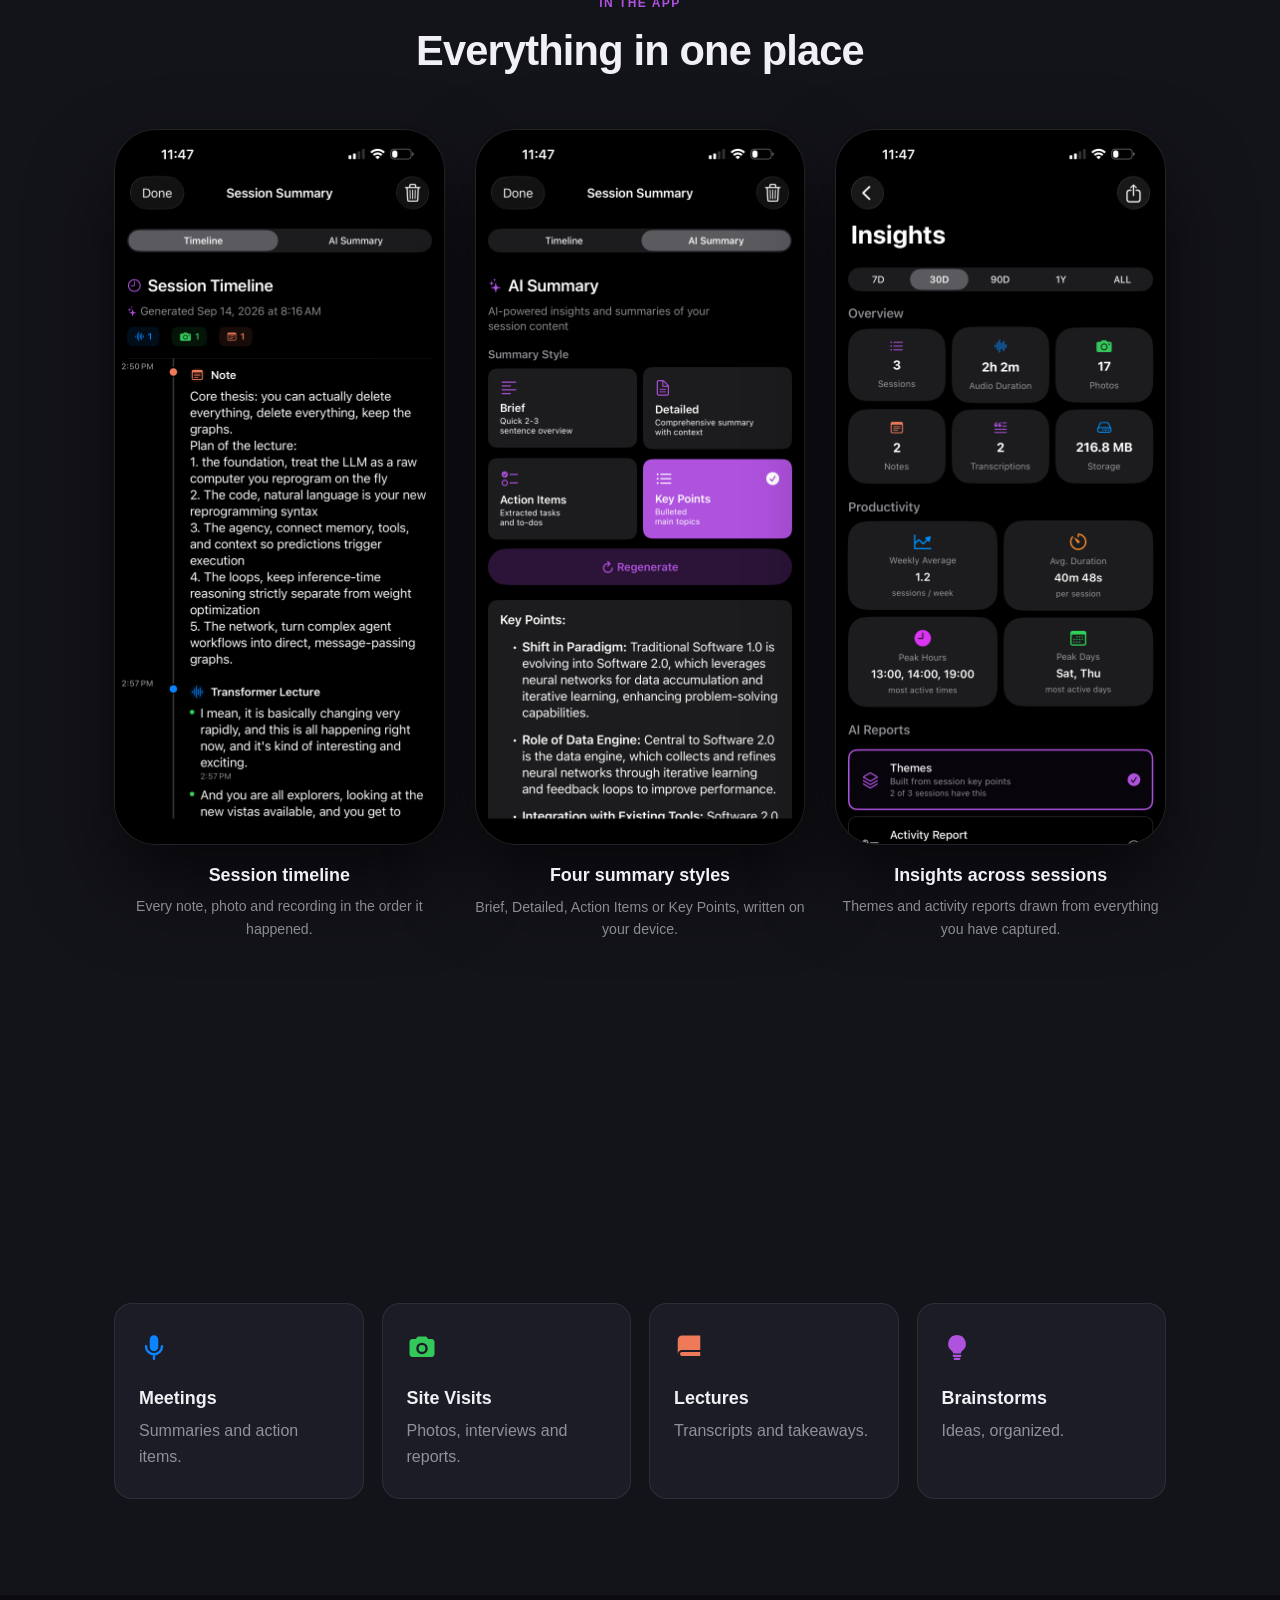
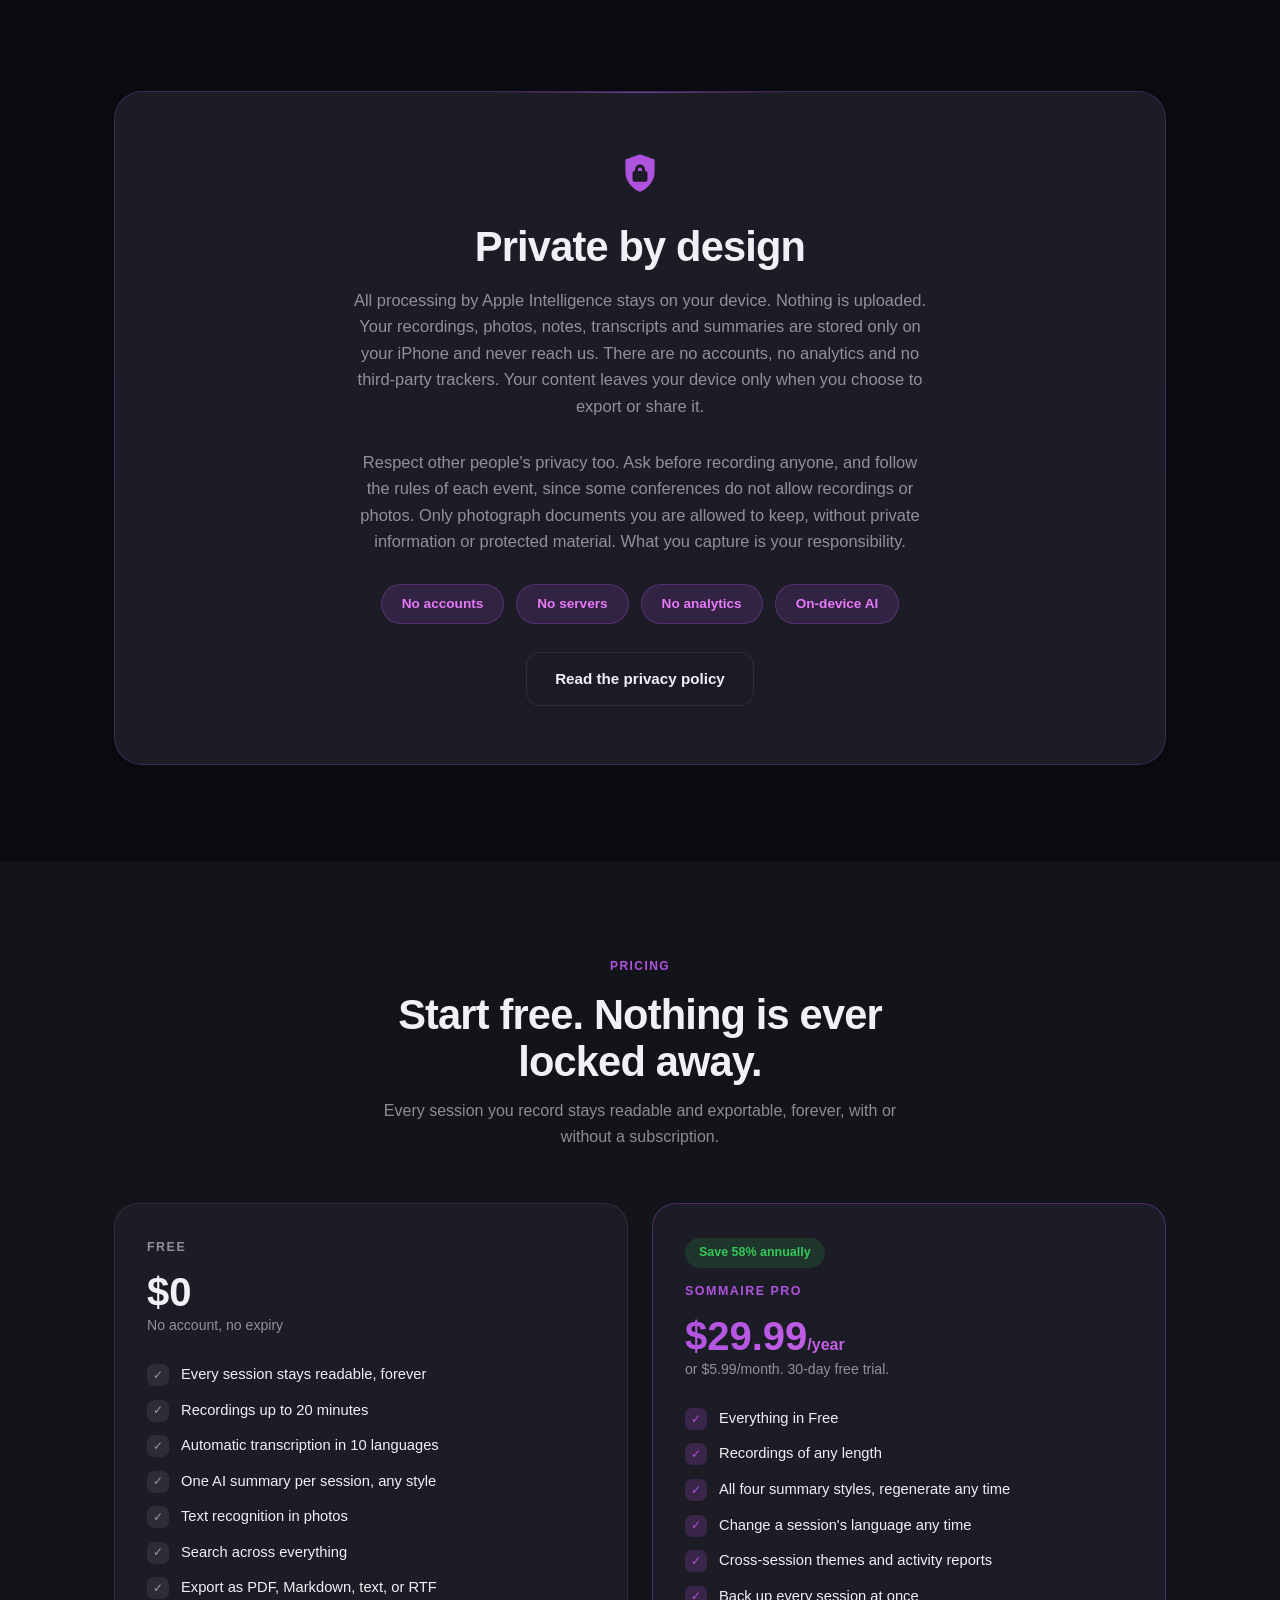
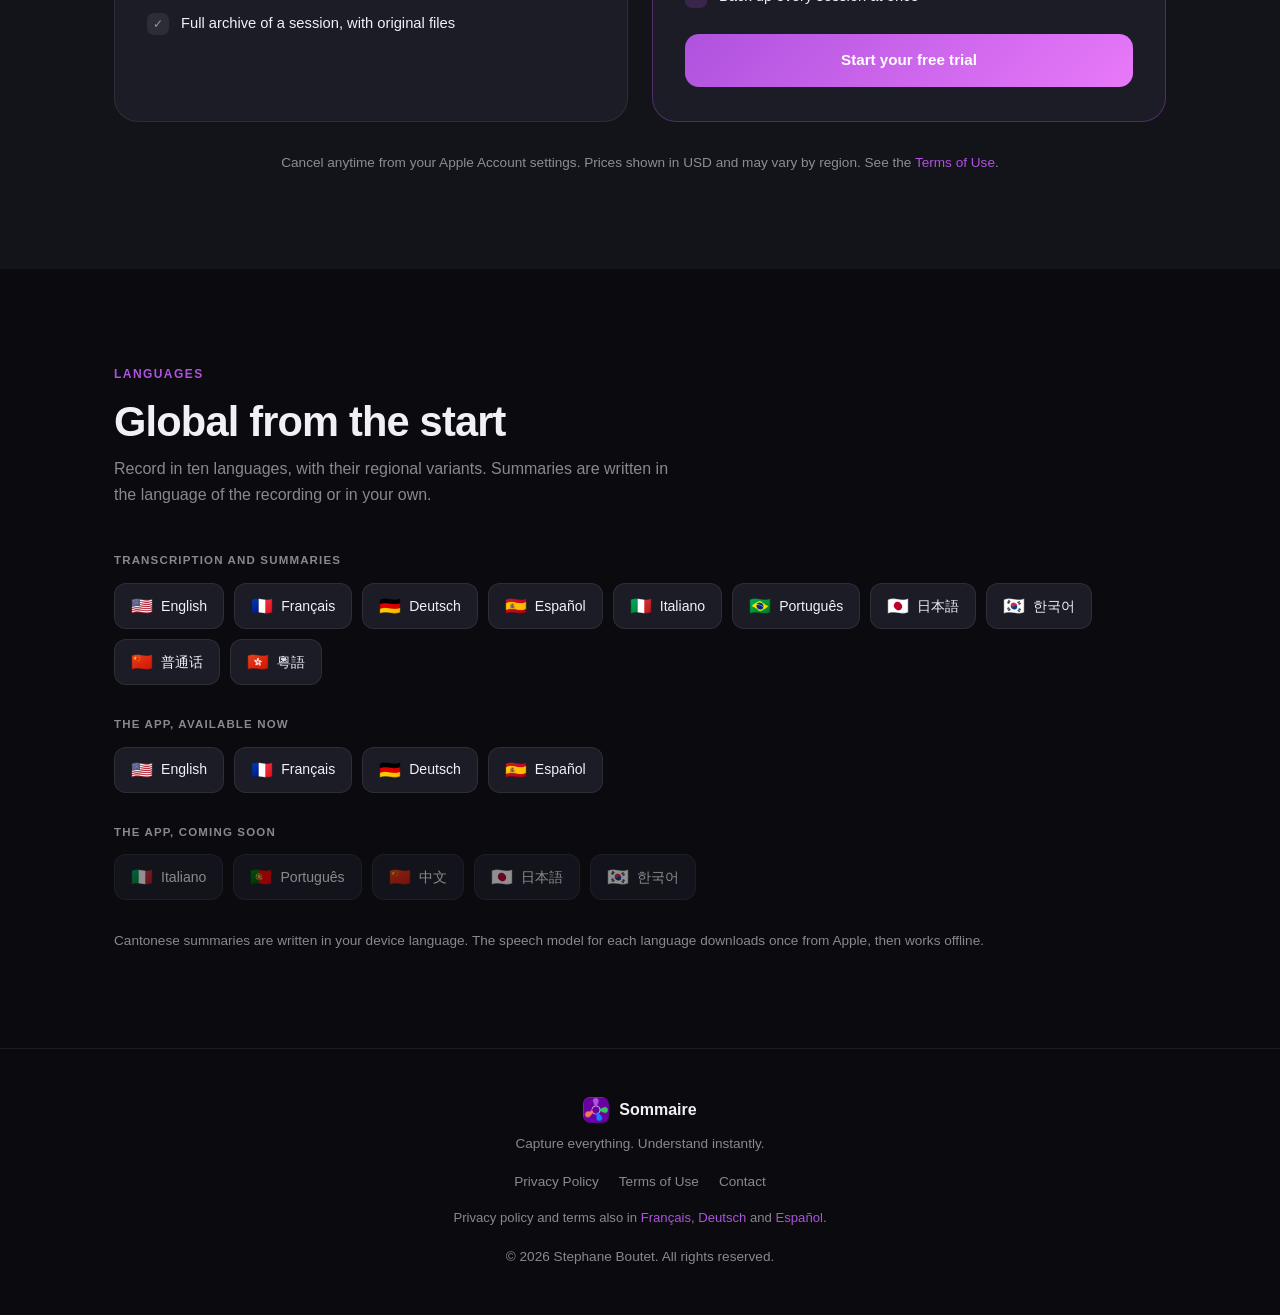
==== commit 69702134: "Update legal documents Add en, de, es and fr languages for legal documents (terms and privacy policy" ====
--- a/index.html
+++ b/index.html
@@ -272,8 +272,8 @@
   <div class="nav-links">
     <a href="#features" class="hide-sm">Features</a>
     <a href="#pricing" class="hide-sm">Pricing</a>
-    <a href="privacy.html">Privacy</a>
-    <a href="terms.html">Terms</a>
+    <a href="privacy.html" data-legal="privacy">Privacy</a>
+    <a href="terms.html" data-legal="terms">Terms</a>
   </div>
 </nav>
 
@@ -454,13 +454,14 @@
       <span class="privacy-icon"><svg aria-hidden="true"><use href="#i-shield"/></svg></span>
       <h2>Private by design</h2>
       <p>All processing by Apple Intelligence stays on your device. Nothing is uploaded. Your recordings, photos, notes, transcripts and summaries are stored only on your iPhone and never reach us. There are no accounts, no analytics and no third-party trackers. Your content leaves your device only when you choose to export or share it.</p>
+      <p style="margin-top:14px;">Respect other people's privacy too. Ask before recording anyone, and follow the rules of each event, since some conferences do not allow recordings or photos. Only photograph documents you are allowed to keep, without private information or protected material. What you capture is your responsibility.</p>
       <div class="privacy-pills">
         <span class="privacy-pill">No accounts</span>
         <span class="privacy-pill">No servers</span>
         <span class="privacy-pill">No analytics</span>
         <span class="privacy-pill">On-device AI</span>
       </div>
-      <a class="btn btn-secondary" href="privacy.html">Read the privacy policy</a>
+      <a class="btn btn-secondary" href="privacy.html" data-legal="privacy">Read the privacy policy</a>
     </div>
   </div>
 </section>
@@ -509,7 +510,7 @@
       </div>
     </div>
 
-    <p class="pricing-note">Cancel anytime from your Apple Account settings. Prices shown in USD and may vary by region. See the <a href="terms.html">Terms of Use</a>.</p>
+    <p class="pricing-note">Cancel anytime from your Apple Account settings. Prices shown in USD and may vary by region. See the <a href="terms.html" data-legal="terms">Terms of Use</a>.</p>
   </div>
 </section>
 
@@ -570,10 +571,16 @@
   </a>
   <p>Capture everything. Understand instantly.</p>
   <div class="footer-links">
-    <a href="privacy.html">Privacy Policy</a>
-    <a href="terms.html">Terms of Use</a>
+    <a href="privacy.html" data-legal="privacy">Privacy Policy</a>
+    <a href="terms.html" data-legal="terms">Terms of Use</a>
     <a href="mailto:support@elyzeo.com">Contact</a>
   </div>
+  <p class="footer-legal-langs">
+    Privacy policy and terms also in
+    <a href="privacy-fr.html" lang="fr" hreflang="fr">Français</a>,
+    <a href="privacy-de.html" lang="de" hreflang="de">Deutsch</a> and
+    <a href="privacy-es.html" lang="es" hreflang="es">Español</a>.
+  </p>
   <p style="margin-top:18px;">© 2026 Stephane Boutet. All rights reserved.</p>
 </footer>
 
@@ -589,6 +596,19 @@
   }, { threshold: 0.12 });
 
   document.querySelectorAll('.fade-up').forEach(el => observer.observe(el));
+
+  // Point the legal links at the reader's own language. The href in the markup stays
+  // English, so this only ever upgrades a link that exists in a translated version.
+  const translated = ['fr', 'de', 'es'];
+  const preferred = (navigator.languages || [navigator.language || 'en'])
+    .map(tag => String(tag).slice(0, 2).toLowerCase())
+    .find(code => translated.includes(code));
+
+  if (preferred) {
+    document.querySelectorAll('[data-legal]').forEach(link => {
+      link.setAttribute('href', link.dataset.legal + '-' + preferred + '.html');
+    });
+  }
 </script>
 </body>
 </html>
--- a/styles.css
+++ b/styles.css
@@ -71,6 +71,18 @@
 .nav-links a { color: var(--muted); }
 .nav-links a:hover { color: var(--text); text-decoration: none; }
 @media (max-width: 560px) { .nav-links a.hide-sm { display: none; } }
+/* The legal pages carry their nav labels in the reader's language, and "Confidentialité"
+   or "Nutzungsbedingungen" overran the logo on a phone. Let the row give way instead. */
+@media (max-width: 560px) {
+  .site-nav { padding: 12px 16px; gap: 12px; }
+  .nav-logo { flex-shrink: 0; font-size: 1rem; gap: 8px; }
+  .nav-logo img { width: 26px; height: 26px; }
+  .nav-links { gap: 14px; font-size: 0.82rem; flex-wrap: wrap; justify-content: flex-end; }
+}
+@media (max-width: 380px) {
+  .nav-logo span, .nav-logo { font-size: 0.94rem; }
+  .nav-links { gap: 10px; font-size: 0.78rem; }
+}
 
 /* ─── Buttons ──────────────────────────────────────────────── */
 .btn {
@@ -155,6 +167,18 @@
 .legal-toc li { margin-bottom: 7px; font-size: 0.9rem; }
 .legal-toc a { color: var(--muted); }
 .legal-toc a:hover { color: var(--text); }
+.footer-legal-langs { font-size: 0.82rem; color: var(--muted); margin-top: 14px; }
+.legal-languages { display: flex; flex-wrap: wrap; gap: 8px; margin-bottom: 28px; }
+.legal-languages a {
+  font-size: 0.82rem; color: var(--muted);
+  border: 1px solid var(--border); border-radius: 20px; padding: 5px 14px;
+}
+.legal-languages a:hover { color: var(--text); border-color: rgba(175,82,222,0.4); }
+.legal-languages a[aria-current="true"] {
+  color: var(--summary); border-color: rgba(175,82,222,0.45);
+  background: rgba(175,82,222,0.08);
+}
+.legal-governs { font-size: 0.85rem; color: var(--muted); margin: -28px 0 22px; }
 .legal-note {
   background: rgba(175,82,222,0.08);
   border: 1px solid rgba(175,82,222,0.22);
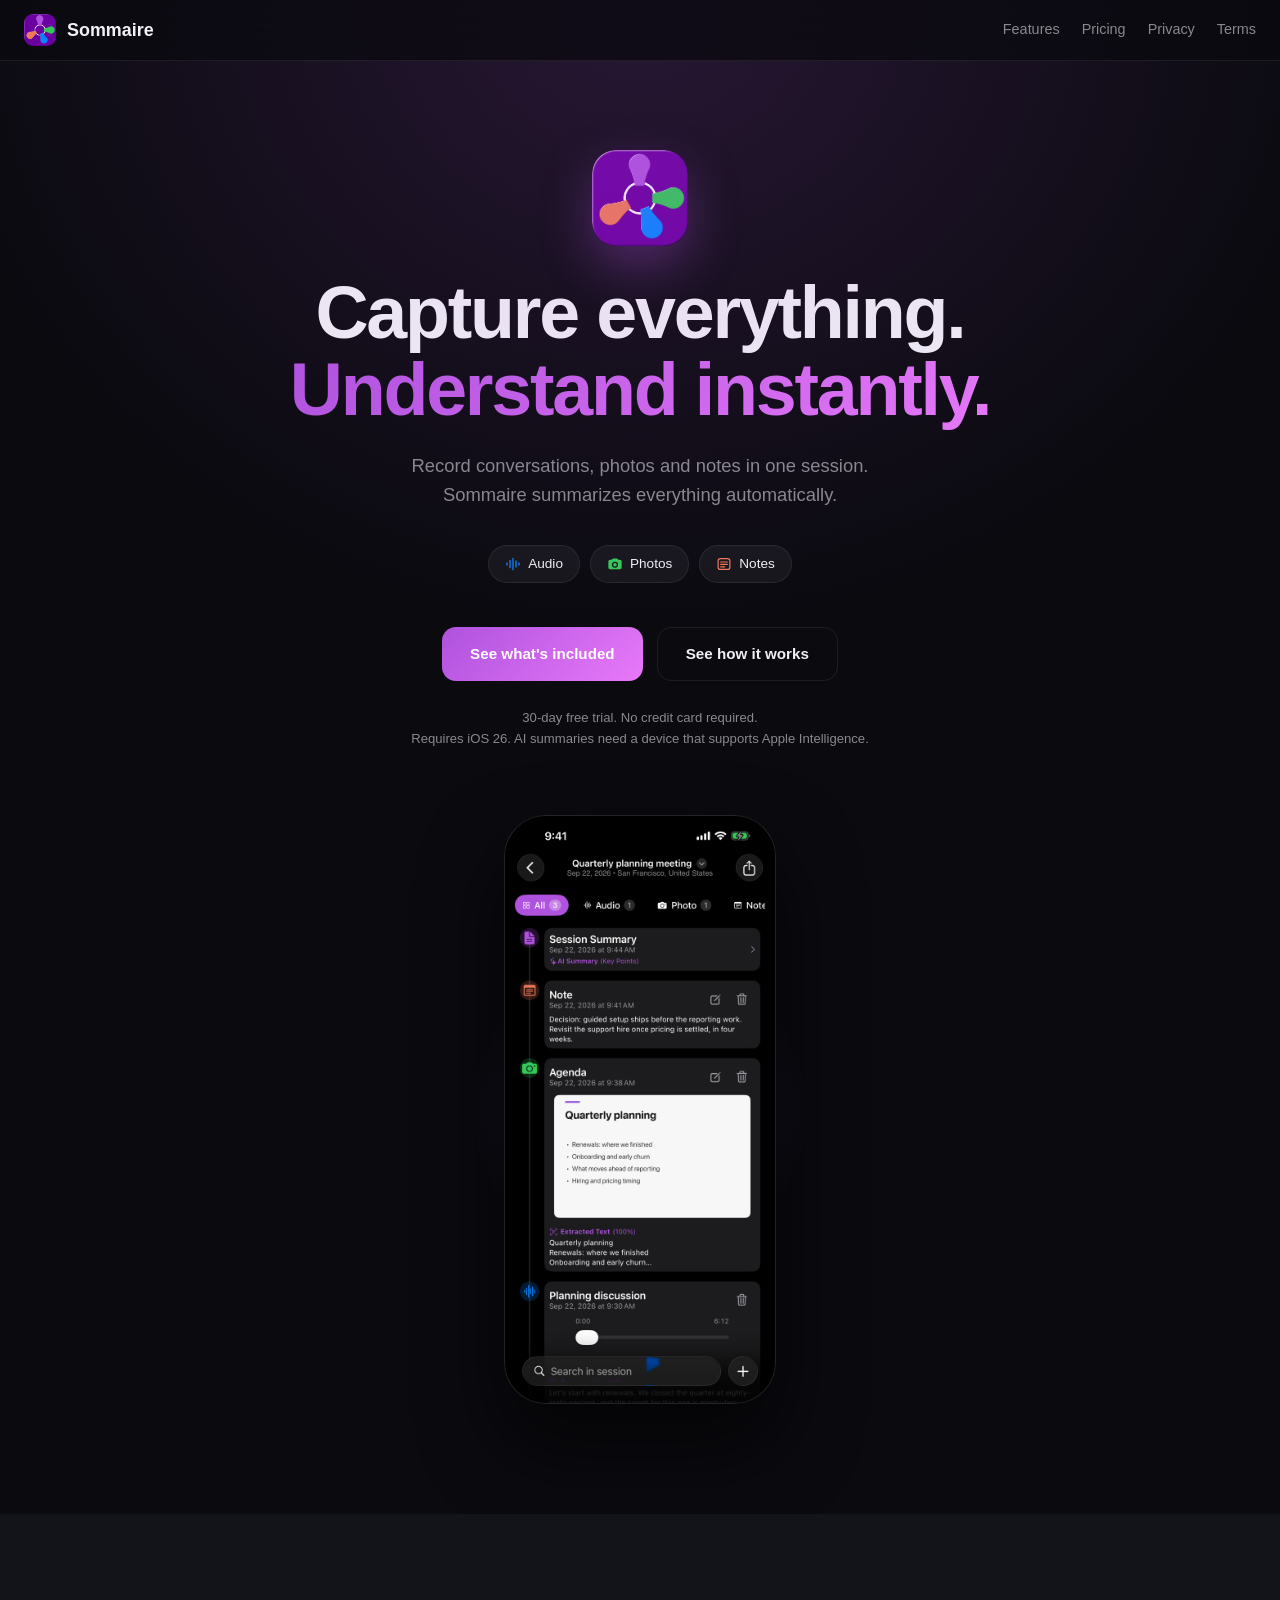
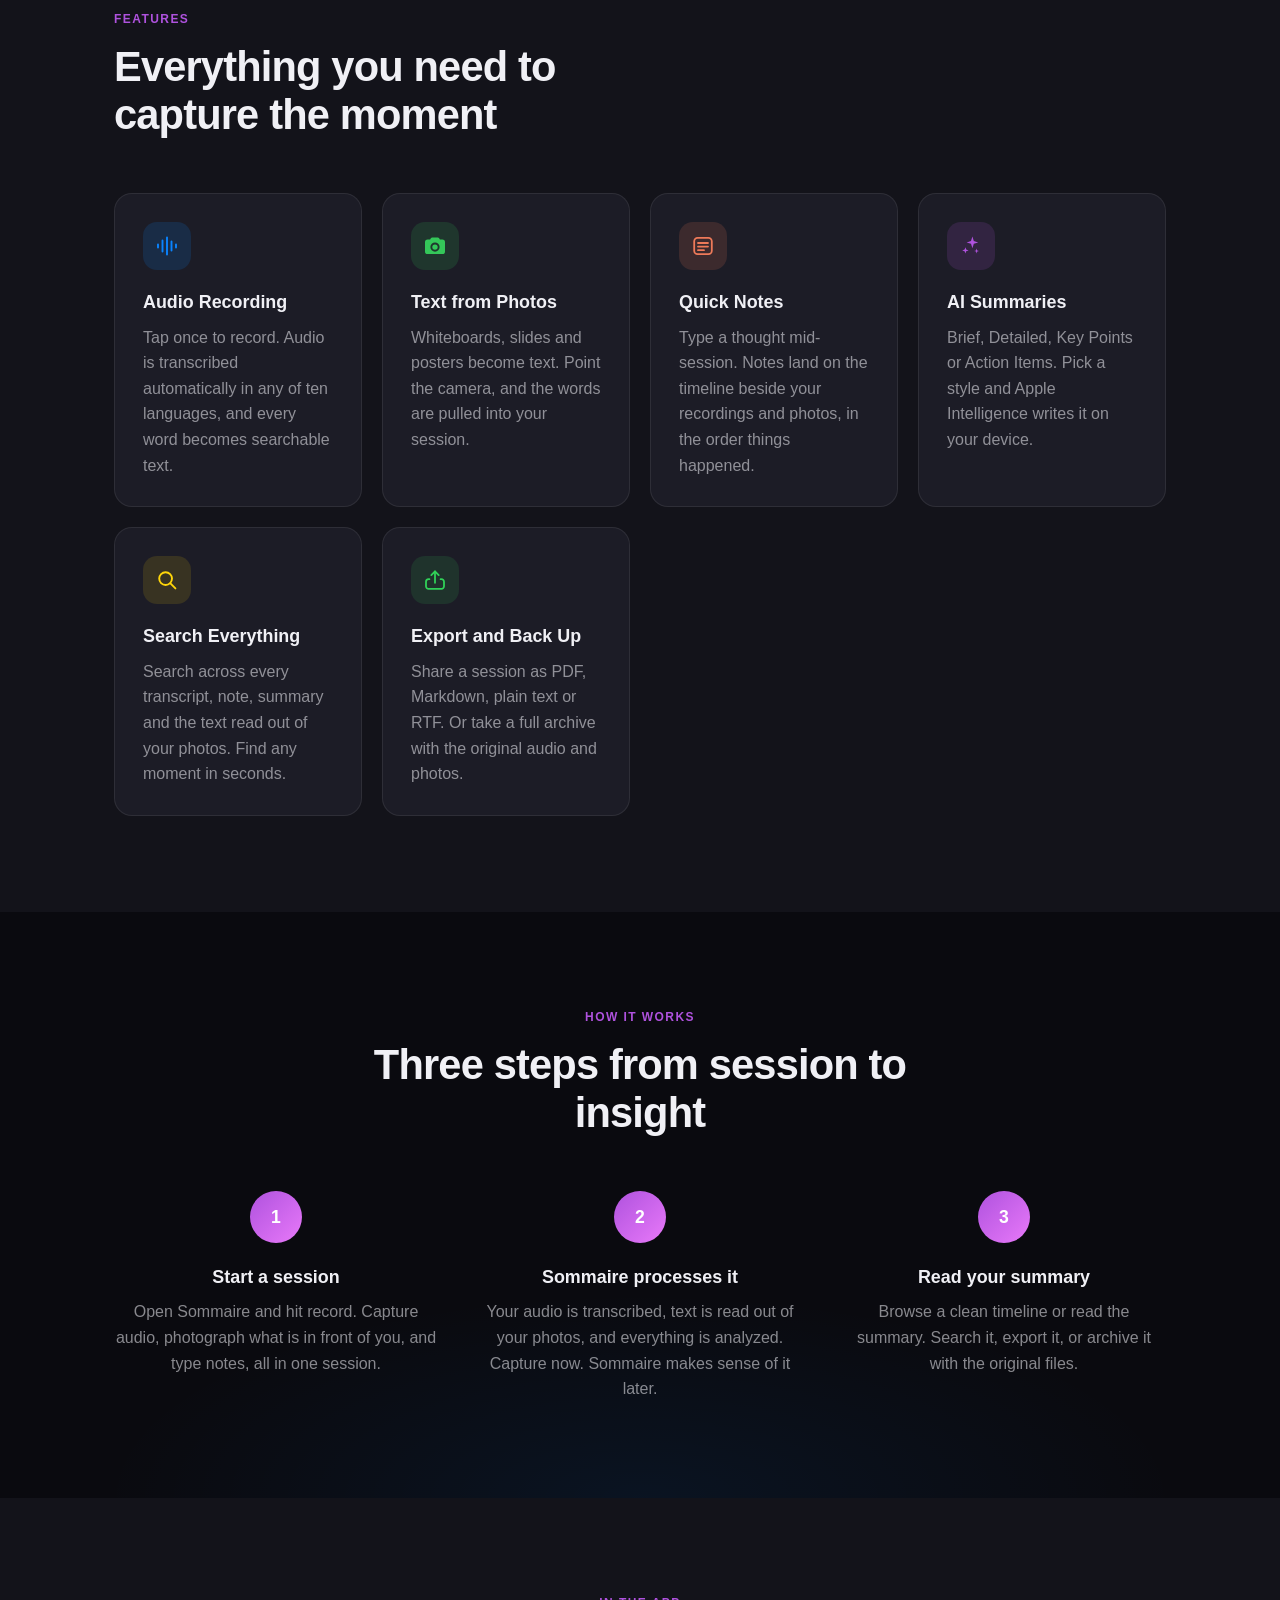
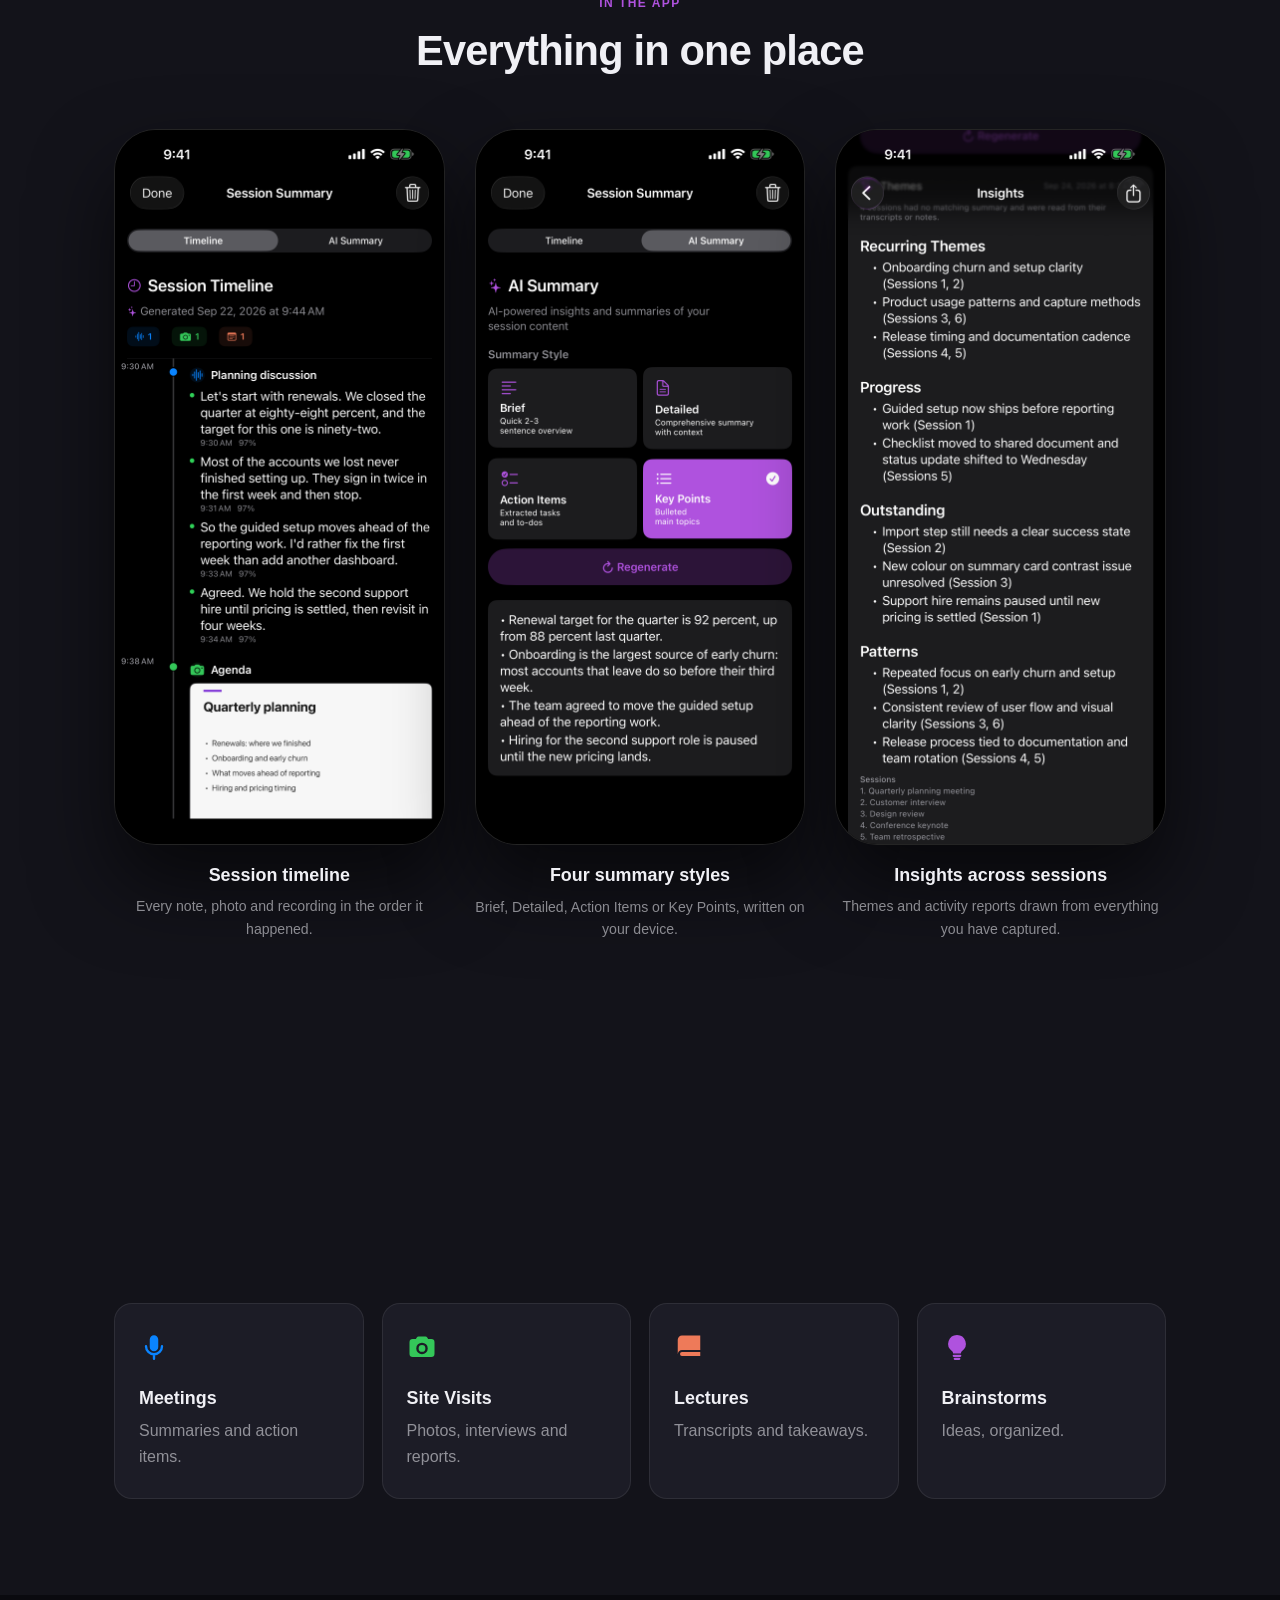
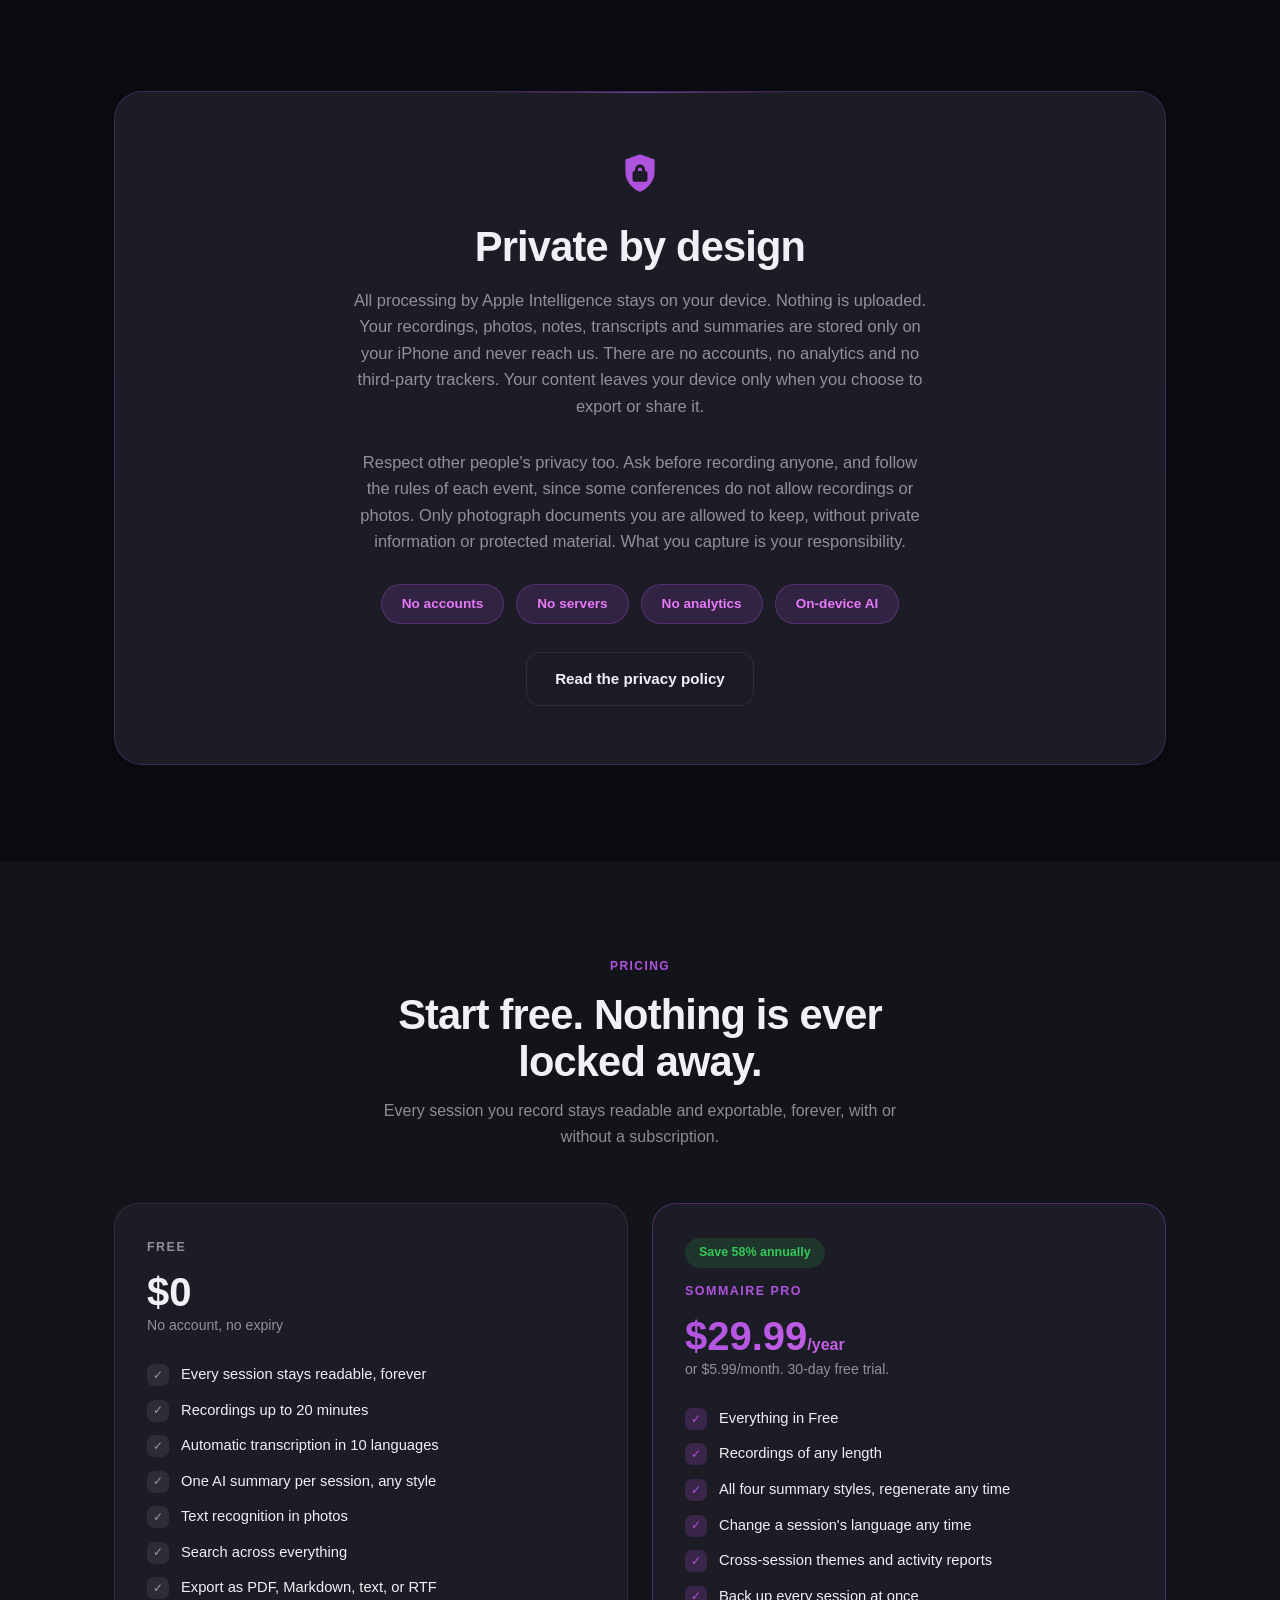
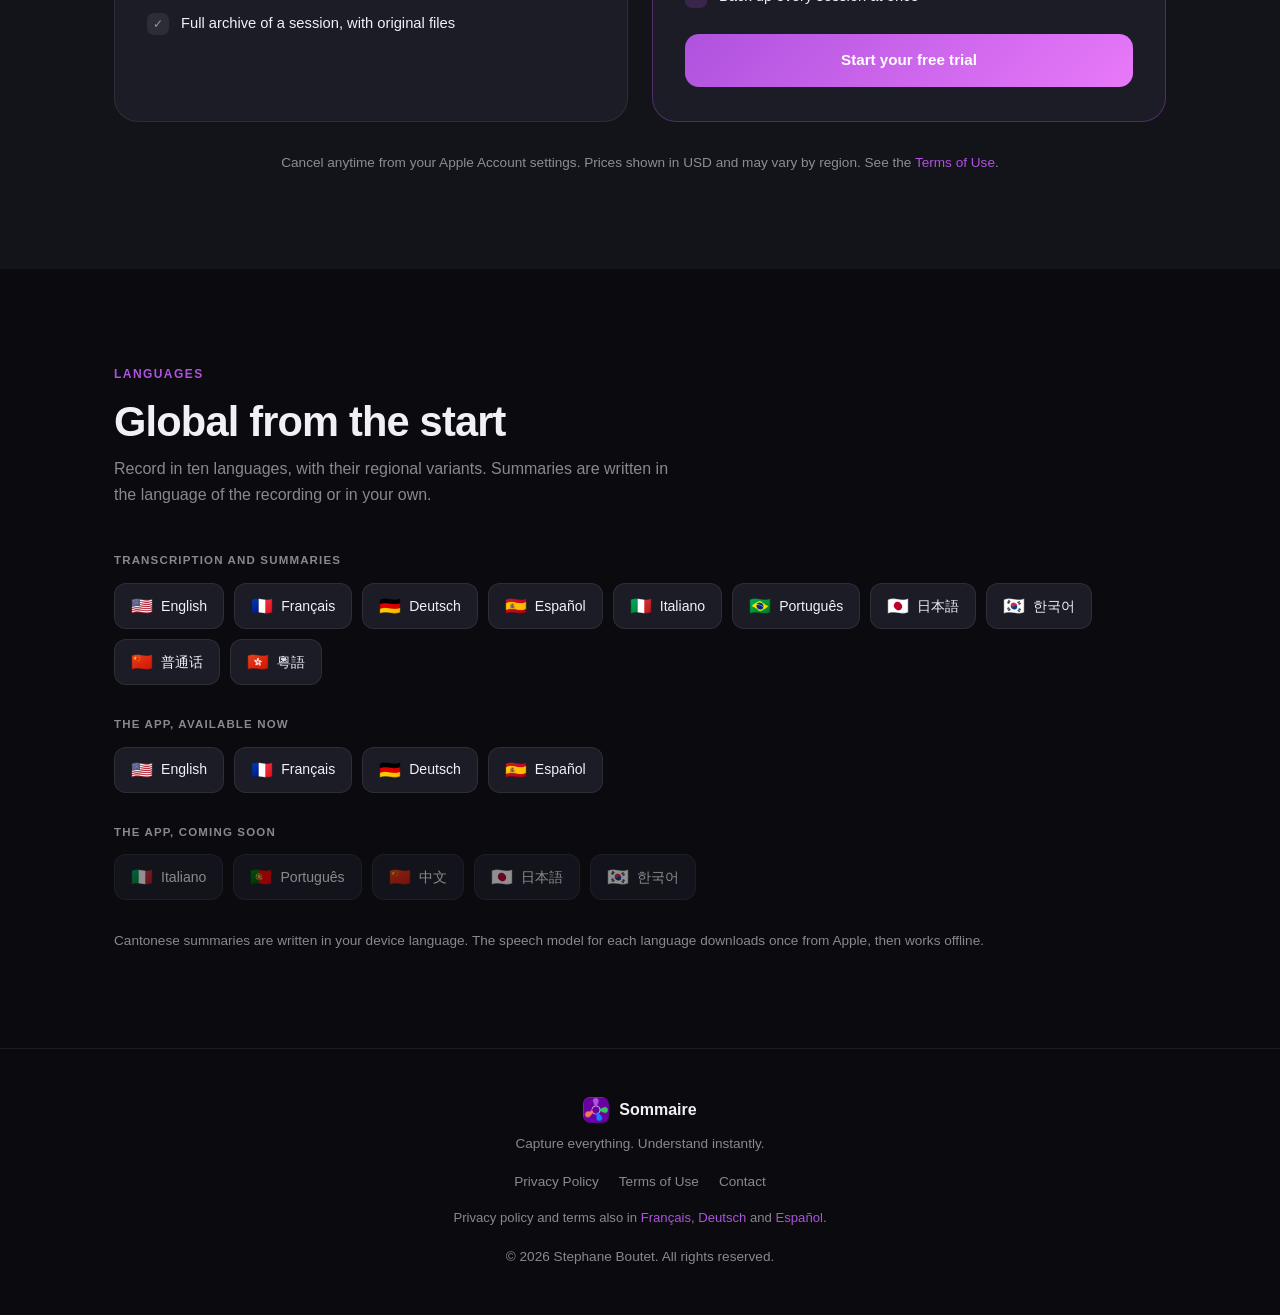
==== commit 160ebefa: "Update index.html remove serif font" ====
--- a/index.html
+++ b/index.html
@@ -281,7 +281,7 @@
 <section id="hero">
   <div class="container">
     <img class="hero-icon" src="assets/sommaire-icon.png" alt="Sommaire app icon" width="96" height="96" />
-    <h1 class="serif">Capture everything.<br><span class="grad">Understand instantly.</span></h1>
+    <h1>Capture everything.<br><span class="grad">Understand instantly.</span></h1>
     <p class="lede">Record conversations, photos and notes in one session. Sommaire summarizes everything automatically.</p>
 
     <div class="hero-chips">
